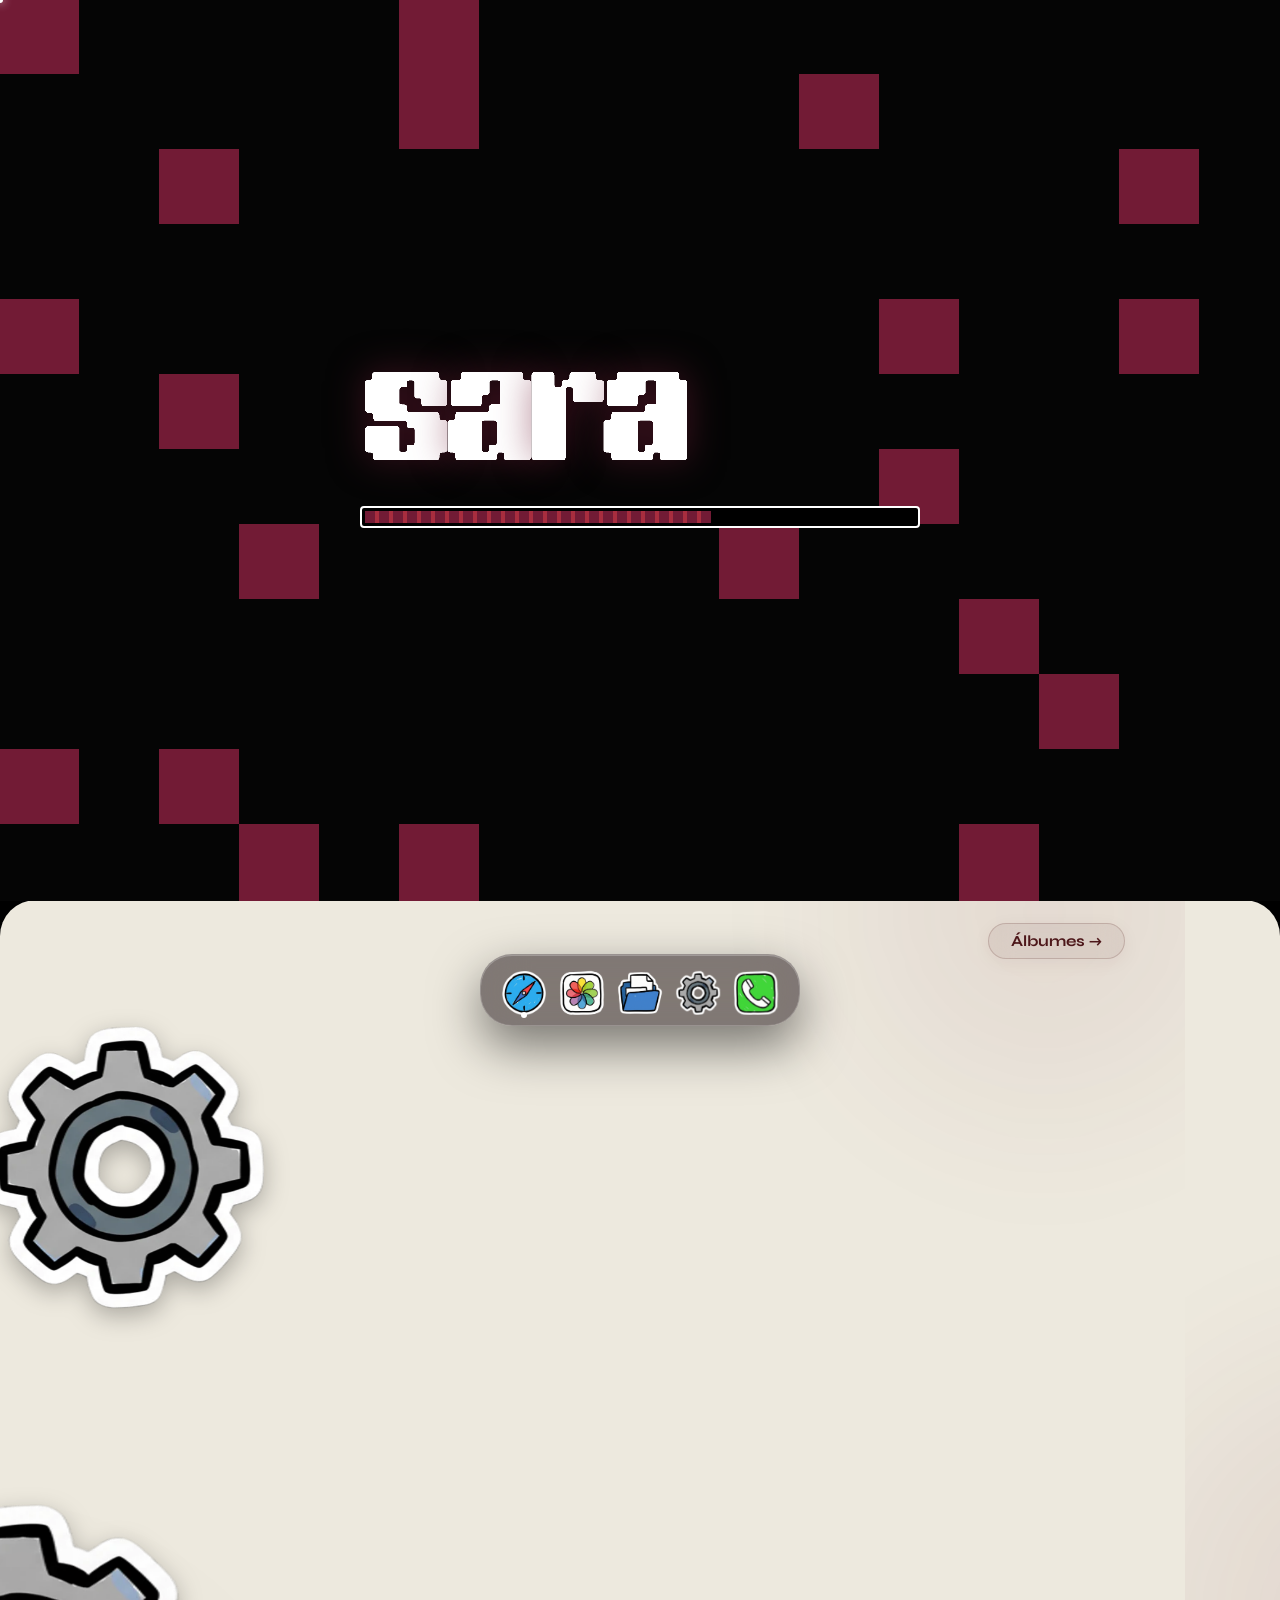
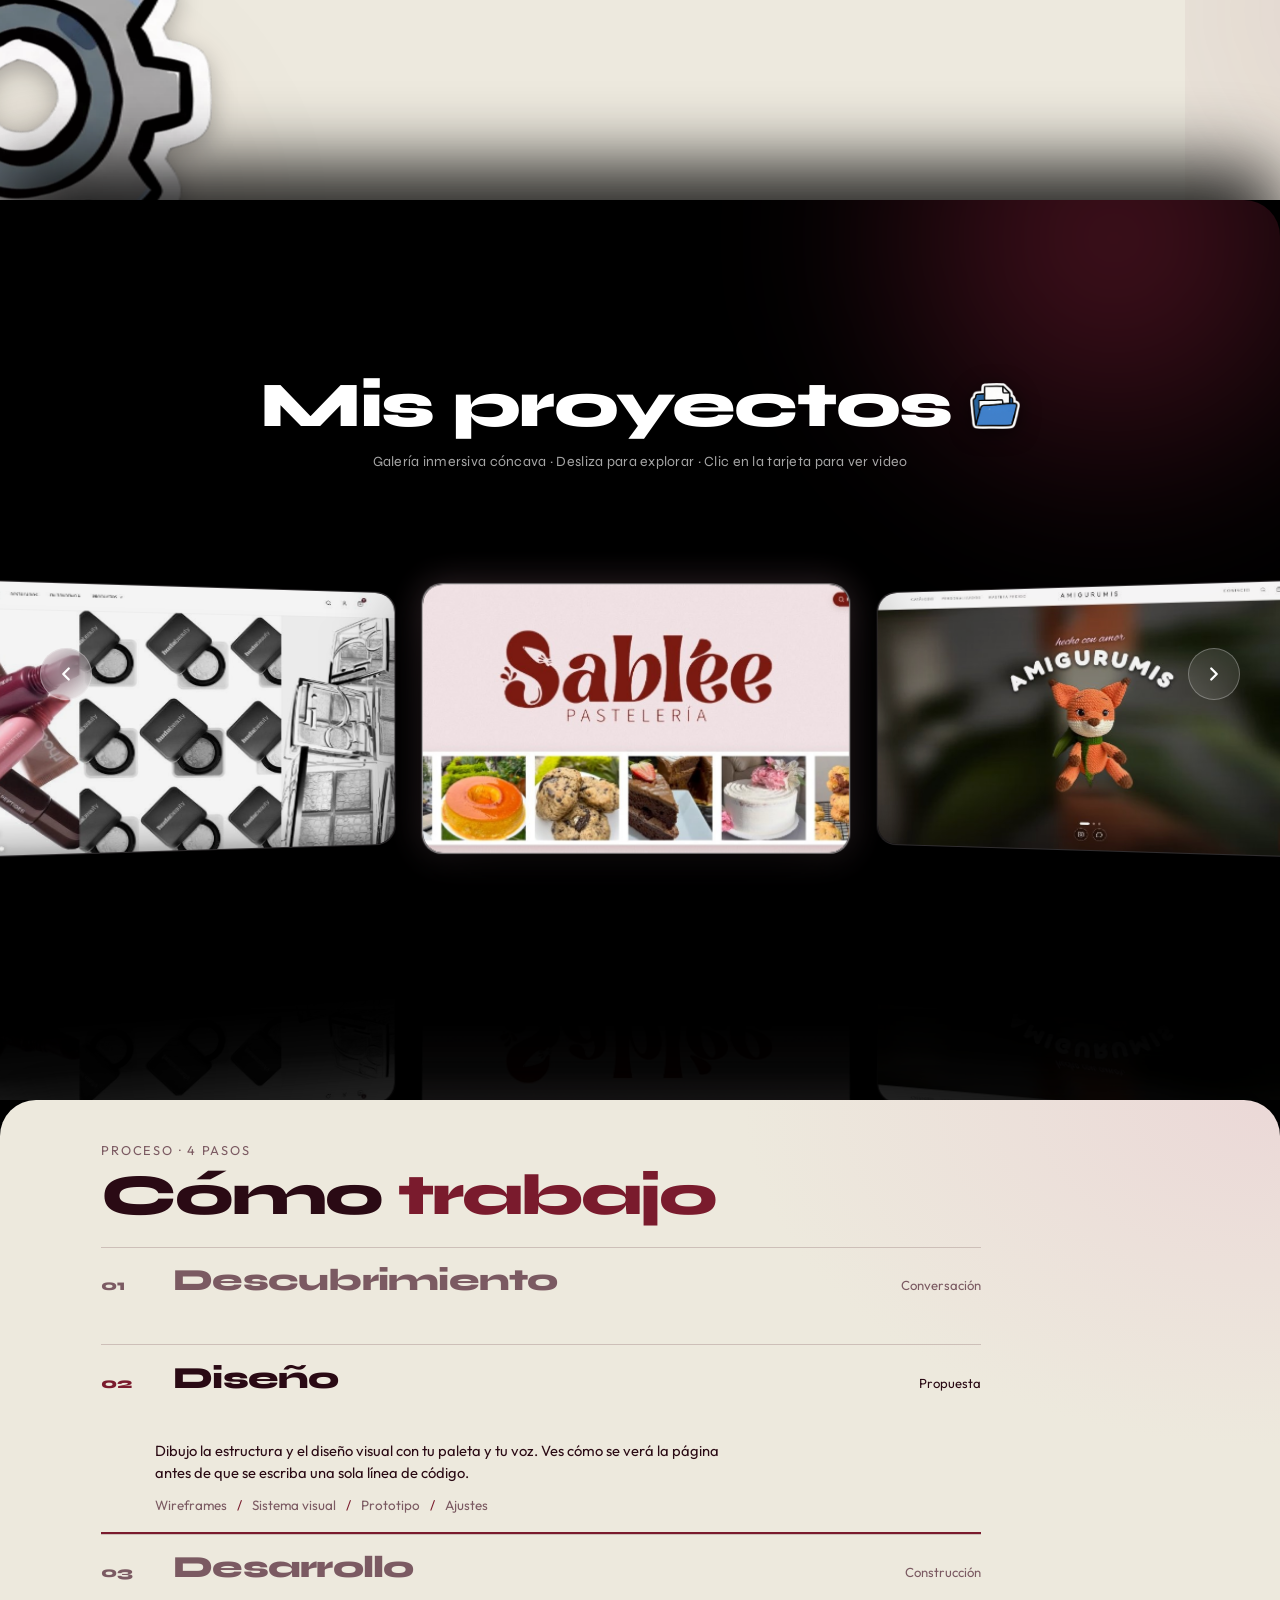
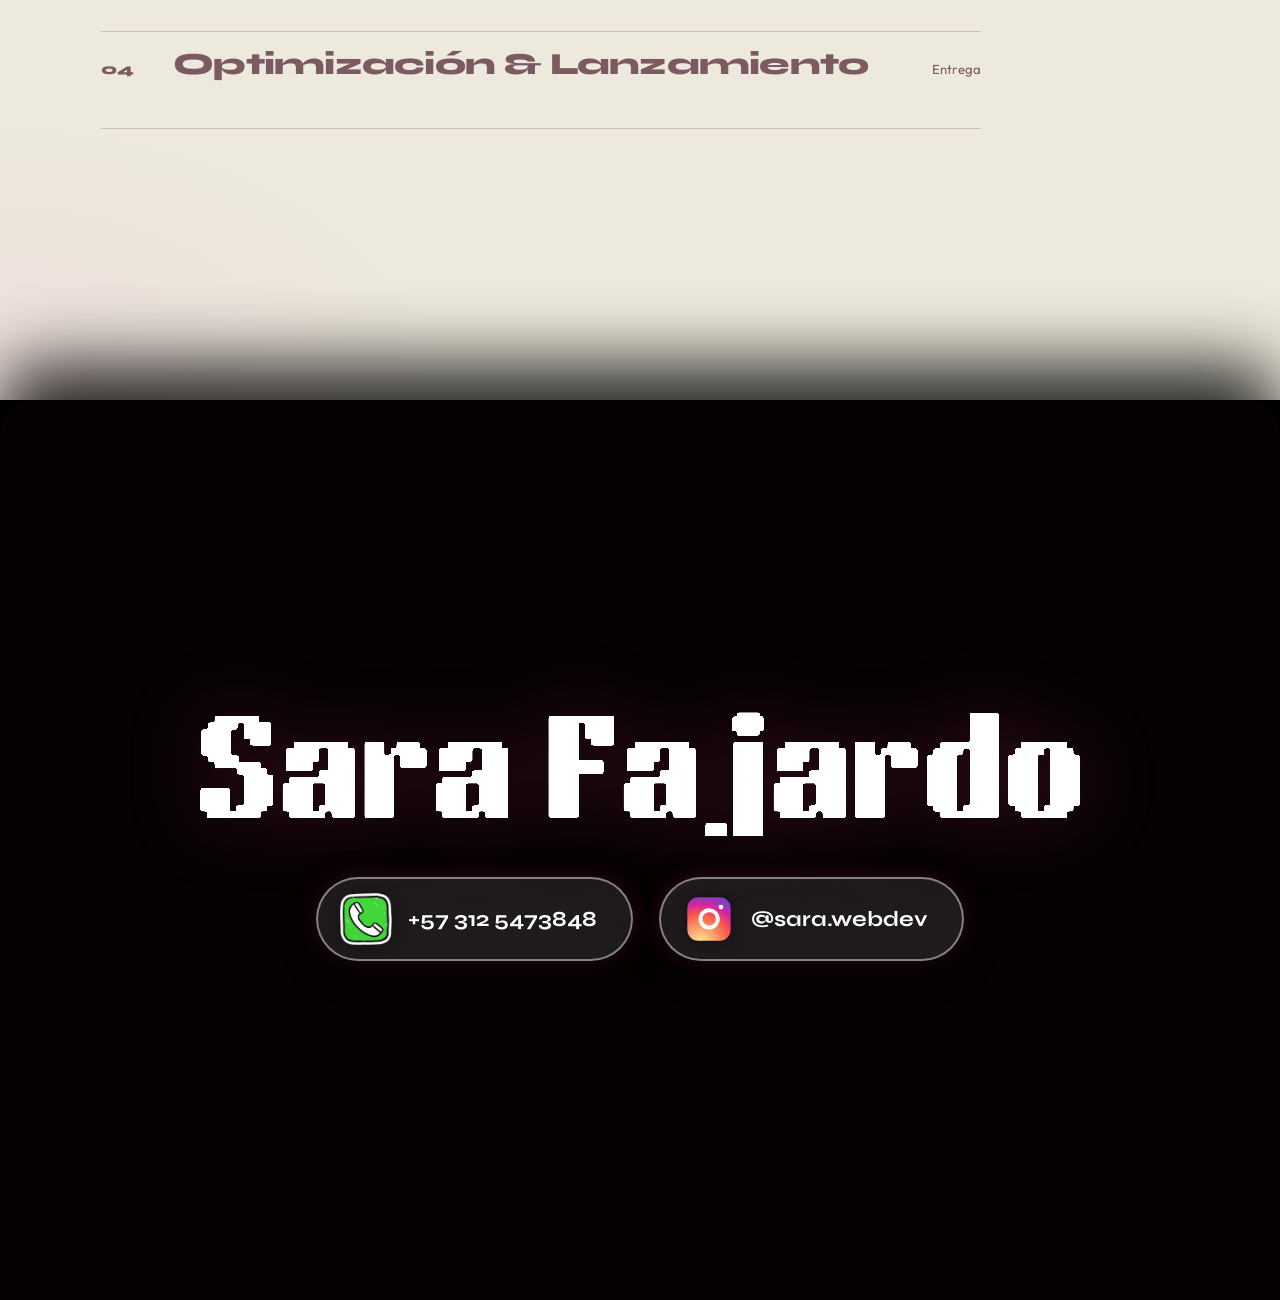
==== index.html @ 214d02a1 "fix: optimizar carrusel cóncavo, eliminar reflejos raros invertidos en móvil y acelerar animación fl" ====
<!DOCTYPE html>
<html lang="es">

<head>
  <meta charset="utf-8">
  <meta name="viewport" content="width=device-width, initial-scale=1, viewport-fit=cover">
  <title>saradev · Sara Fajardo</title>

  <!-- Fuentes de Google Fonts -->
  <link rel="preconnect" href="https://fonts.googleapis.com">
  <link rel="preconnect" href="https://fonts.gstatic.com" crossorigin>
  <link
    href="https://fonts.googleapis.com/css2?family=Outfit:wght@400;500&family=Pixelify+Sans:wght@400;500;600;700&family=Press+Start+2P&family=Syne:wght@400;500;800&display=swap"
    rel="stylesheet">

  <!-- Estilos CSS -->
  <link rel="stylesheet" href="css/style.css?v=3.6">
</head>

<body class="boot">

  <!-- Pantalla de carga / Bootloader pixelado -->
  <div id="boot" aria-hidden="true">
    <div class="px" id="px"></div>
    <div class="bt">
      <div class="boot-brand" id="bootBrand" aria-label="saradev">
        <span class="b-ch" data-ch="s"><img src="img/abecedario/boot/char_s_255.png" alt="s"></span>
        <span class="b-ch" data-ch="a"><img src="img/abecedario/boot/char_a_255.png" alt="a"></span>
        <span class="b-ch" data-ch="r"><img src="img/abecedario/boot/char_r_255.png" alt="r"></span>
        <span class="b-ch" data-ch="a"><img src="img/abecedario/boot/char_a_255.png" alt="a"></span>
        <span class="b-ch" data-ch="d"><img src="img/abecedario/boot/char_d_179.png" alt="d"></span>
        <span class="b-ch" data-ch="e"><img src="img/abecedario/boot/char_e_179.png" alt="e"></span>
        <span class="b-ch" data-ch="v"><img src="img/abecedario/boot/char_v_179.png" alt="v"></span>
      </div>
      <div class="track"><i id="bi"></i></div>
    </div>
  </div>

  <!-- Notificación Toast flotante -->
  <div class="toast" id="toast" role="status"></div>

  <!-- Barra de navegación inferior tipo Dock -->
  <nav class="dock" id="dock" aria-label="Navegación">
    <a href="#inicio" data-l="Inicio"><img data-s="compass" alt="Inicio"></a>
    <a href="#albumes" data-l="Álbumes" data-sec="albumes sobre-mi habilidades"><img data-s="photos" alt="Álbumes"></a>
    <a href="#proyectos" data-l="Proyectos" data-sec="proyectos"><img data-s="folder" alt="Proyectos"></a>
    <a href="#como-trabajo" data-l="Cómo trabajo" data-sec="como-trabajo"><img data-s="gear" alt="Cómo trabajo"></a>
    <a href="#contacto" data-l="Contacto" data-sec="contacto"><img data-s="phone" alt="Contacto"></a>
  </nav>

  <main>
    <!-- Sección Inicio / Hero (Diseño Editorial Chic Asimétrico y Centrado) -->
    <section id="inicio">
      <!-- Glow interactivo sutil reactivo al mouse -->
      <div class="hero-interactive-glow" id="heroGlow" aria-hidden="true"></div>

      <!-- Grid Rise: Campo interactivo de baldosas 3D con elevación y ondas reactivas al cursor (React Bits Pro - Vinotinto) -->
      <canvas id="gridRiseCanvasHero" class="grid-rise-canvas" aria-hidden="true"></canvas>

      <!-- Contenedor central armónico con la marca principal -->
      <div class="hero-editorial-wrap">
        <div class="hero-brand-col">
          <!-- SARADEV Ghost Type: Headline interactivo con AI Ghost Completions (React Bits Pro - Pixel Glyphs) -->
          <h1 class="hero-brand-staggered hero-ghost-brand" id="heroGhostBrand" tabindex="0" role="region" aria-label="saradev: headline interactivo con autocompletados AI" title="Presiona Tab o haz clic para autocompletar">
            <span class="brand-row row-sara">
              <span class="pg-wrap" aria-hidden="true">
                <img class="pg-char" src="img/abecedario/white_glyphs/lower_s.png" alt="s">
                <img class="pg-char" src="img/abecedario/white_glyphs/lower_a.png" alt="a">
                <img class="pg-char" src="img/abecedario/white_glyphs/lower_r.png" alt="r">
                <img class="pg-char" src="img/abecedario/white_glyphs/lower_a.png" alt="a">
              </span>
            </span>
            <span class="brand-row row-dev" id="heroRowDev">
              <span class="pg-wrap" id="heroDevTyped" aria-hidden="true">
                <img class="pg-char" src="img/abecedario/pink_glyphs/lower_d.png" alt="d">
                <img class="pg-char" src="img/abecedario/pink_glyphs/lower_e.png" alt="e">
                <img class="pg-char" src="img/abecedario/pink_glyphs/lower_v.png" alt="v">
              </span>
              <span class="hero-ghost-cursor" id="heroDevCursor" aria-hidden="true"></span>
              <span class="pg-wrap pg-ghost" id="heroDevGhost" aria-hidden="true">
                <img class="pg-char" src="img/abecedario/pink_glyphs/lower_e.png" alt="e">
                <img class="pg-char" src="img/abecedario/pink_glyphs/lower_l.png" alt="l">
                <img class="pg-char" src="img/abecedario/pink_glyphs/lower_o.png" alt="o">
                <img class="pg-char" src="img/abecedario/pink_glyphs/lower_p.png" alt="p">
                <img class="pg-char" src="img/abecedario/pink_glyphs/lower_e.png" alt="e">
                <img class="pg-char" src="img/abecedario/pink_glyphs/lower_r.png" alt="r">
              </span>
            </span>
          </h1>
        </div>
      </div>

      <!-- Redes Sociales en la esquina inferior derecha -->
      <div class="hero-meta-col" data-r="up" style="--d: .3s">
        <div class="hero-socials">
          <a href="https://www.instagram.com/sara.webdev/" target="_blank" rel="noopener" class="hero-social-link"
            aria-label="Instagram" title="@sara.webdev">
            <svg viewBox="0 0 24 24" width="20" height="20" fill="currentColor">
              <path
                d="M12 2.163c3.204 0 3.584.012 4.85.07 3.252.148 4.771 1.691 4.919 4.919.058 1.265.069 1.645.069 4.849 0 3.205-.012 3.584-.069 4.849-.149 3.225-1.664 4.771-4.919 4.919-1.266.058-1.644.07-4.85.07-3.204 0-3.584-.012-4.849-.07-3.26-.149-4.771-1.699-4.919-4.92-.058-1.265-.07-1.644-.07-4.849 0-3.204.013-3.583.07-4.849.149-3.227 1.664-4.771 4.919-4.919 1.266-.057 1.645-.069 4.849-.069zm0-2.163c-3.259 0-3.667.014-4.947.072-4.358.2-6.78 2.618-6.98 6.98-.059 1.281-.073 1.689-.073 4.948 0 3.259.014 3.668.072 4.948.2 4.358 2.618 6.78 6.98 6.98 1.281.058 1.689.072 4.948.072 3.259 0 3.668-.014 4.948-.072 4.354-.2 6.782-2.618 6.979-6.98.059-1.28.073-1.689.073-4.948 0-3.259-.014-3.667-.072-4.947-.196-4.354-2.617-6.78-6.979-6.98-1.281-.059-1.69-.073-4.949-.073zm0 5.838c-3.403 0-6.162 2.759-6.162 6.162s2.759 6.163 6.162 6.163 6.162-2.759 6.162-6.163c0-3.403-2.759-6.162-6.162-6.162zm0 10.162c-2.209 0-4-1.79-4-4 0-2.209 1.791-4 4-4s4 1.791 4 4c0 2.21-1.791 4-4 4zm6.406-11.845c-.796 0-1.441.645-1.441 1.44s.645 1.44 1.441 1.44c.795 0 1.439-.645 1.439-1.44s-.644-1.44-1.439-1.44z" />
            </svg>
          </a>
          <a href="https://wa.me/573125473848" target="_blank" rel="noopener" class="hero-social-link"
            aria-label="WhatsApp" title="+57 312 5473848">
            <svg viewBox="0 0 24 24" width="20" height="20" fill="currentColor">
              <path
                d="M12.031 6.172c-3.181 0-5.767 2.586-5.768 5.766-.001 1.298.38 2.27 1.019 3.287l-.582 2.128 2.182-.573c.978.58 1.911.928 3.145.929 3.178 0 5.767-2.587 5.768-5.766.001-3.187-2.575-5.77-5.764-5.771zm3.392 8.244c-.144.405-.837.774-1.17.824-.299.045-.677.063-1.092-.069-.252-.08-.575-.187-.988-.365-1.739-.751-2.874-2.502-2.961-2.617-.087-.116-.708-.94-.708-1.793s.448-1.273.607-1.446c.159-.173.346-.217.462-.217l.332.006c.106.005.249-.04.39.298.144.347.491 1.2.534 1.287.043.087.072.188.014.304-.058.116-.087.188-.173.289l-.26.304c-.087.086-.177.18-.076.354.101.174.449.741.964 1.201.662.591 1.221.774 1.394.86s.274.072.376-.043c.101-.116.433-.506.549-.68.116-.173.231-.145.39-.087s1.011.477 1.184.564.289.13.332.202c.045.072.045.419-.1.824zm-3.423-14.416c-6.627 0-12 5.373-12 12 0 2.155.57 4.178 1.564 5.928l-1.657 6.056 6.223-1.632c1.701.927 3.65 1.464 5.727 1.464 6.627 0 12-5.373 12-12 0-6.627-5.373-12-12-12z" />
            </svg>
          </a>
          <a href="https://github.com/" target="_blank" rel="noopener" class="hero-social-link" aria-label="GitHub"
            title="GitHub">
            <svg viewBox="0 0 24 24" width="20" height="20" fill="currentColor">
              <path
                d="M12 0c-6.626 0-12 5.373-12 12 0 5.302 3.438 9.8 8.207 11.387.599.111.793-.261.793-.577v-2.234c-3.338.726-4.033-1.416-4.033-1.416-.546-1.387-1.333-1.756-1.333-1.756-1.089-.745.083-.729.083-.729 1.205.084 1.839 1.237 1.839 1.237 1.07 1.834 2.807 1.304 3.492.997.107-.775.418-1.305.762-1.604-2.665-.305-5.467-1.334-5.467-5.931 0-1.311.469-2.381 1.236-3.221-.124-.303-.535-1.524.117-3.176 0 0 1.008-.322 3.301 1.23.957-.266 1.983-.399 3.003-.404 1.02.005 2.047.138 3.006.404 2.291-1.552 3.297-1.23 3.297-1.23.653 1.653.242 2.874.118 3.176.77.84 1.235 1.911 1.235 3.221 0 4.609-2.807 5.624-5.479 5.921.43.372.823 1.102.823 2.222v3.293c0 .319.192.694.801.576 4.765-1.589 8.199-6.086 8.199-11.386 0-6.627-5.373-12-12-12z" />
            </svg>
          </a>
        </div>
      </div>
    </section>

    <!-- Contenedor Horizontal de Álbumes: Habilidades (Izq) | Álbumes (Centro) | Sobre mí (Der) -->
    <div class="albums-horizontal-track" id="albumsTrack">

      <!-- Sección Habilidades (A la IZQUIERDA de Álbumes) -->
      <section id="habilidades" class="paper horizontal-slide">
        <a href="#albumes" class="album-nav-link link-right" aria-label="Volver a Álbumes">Álbumes →</a>
        <img class="gear a" data-s="gear" alt="">
        <img class="gear b" data-s="gear" alt="">
        <div class="head" data-r="right">
          <h2>Habilidades</h2><img data-s="photos" alt="">
        </div>
        <div class="panel" data-r="up">
          <div class="group" data-r="up" style="--d: .15s">
            <h3>Lenguajes:</h3>
            <div class="chips" data-chips="lang"></div>
          </div>
          <div class="group" data-r="up" style="--d: .28s">
            <h3>Tecnologías:</h3>
            <div class="chips" data-chips="tech"></div>
          </div>
          <div class="group" data-r="up" style="--d: .4s">
            <h3>Herramientas:</h3>
            <div class="chips" data-chips="tools"></div>
          </div>
        </div>
      </section>

      <!-- Sección Álbumes (En el CENTRO) -->
      <section id="albumes" class="paper blush horizontal-slide">
        <div class="head" data-r="left"><img data-s="photos" alt="">
          <h2>Álbumes</h2>
        </div>
        <div class="albums">
          <a class="album" href="#sobre-mi" data-r="left" style="--d:.12s">
            <img data-s="tongue" alt="">
            <div>
              <h3>Sobre mí</h3>
              <p>Conóceme un poco</p>
            </div>
          </a>
          <a class="album" href="#habilidades" data-r="right" style="--d:.25s">
            <img data-s="gear" alt="">
            <div>
              <h3>Habilidades</h3>
              <p>Tecnologías, lenguajes y herramientas que uso.</p>
            </div>
          </a>
        </div>
      </section>

      <!-- Sección Sobre Mí (A la DERECHA de Álbumes) -->
      <section id="sobre-mi" class="paper horizontal-slide">
        <a href="#albumes" class="album-nav-link link-left" aria-label="Volver a Álbumes">← Álbumes</a>
        <div class="about">
          <div class="head" data-r="left"><img data-s="photos" alt="">
            <h2>Sobre mí</h2>
          </div>
          <div class="bubble" data-r="up">
            <p class="name" data-r="wipe" style="--d:.3s">Sara Fajardo</p>
            <p data-r="up" style="--d:.45s">Soy estudiante de Ingeniería de software, me interesa el diseño de software
              y el desarrollo de experiencias digitales.</p>
            <p data-r="up" style="--d:.6s">Disfruto experimentar con ideas creativas y cuidar detalles en las
              páginas/aplicaciones que he creado para que tengan identidad propia.</p>
            <p data-r="up" style="--d:.75s"><b>Idiomas:</b>Español<br>Inglés (certificado)</p>
          </div>
          <div class="polaroid" data-r="up">
            <img class="ph" src="img/sobre-mi.jpg" alt="Sara Fajardo">
            <img class="fr" data-s="frame" alt="">
          </div>
          <img class="me" data-s="tongue" alt="" data-r="left">
        </div>
      </section>

    </div>

    <!-- Sección Proyectos: Concave Carousel (React Bits Pro - Galería Cóncava Inmersiva con Reflejo) -->
    <section id="proyectos" class="concave-section">
      <div class="concave-head" data-r="up">
        <div class="editorial-title-row">
          <h2 data-r="up">Mis proyectos</h2>
          <img data-s="folder" alt="Proyectos" class="editorial-folder-icon" data-r="pop" style="--d: .18s">
        </div>
        <p class="concave-subtitle" data-r="up" style="--d: .25s">Galería inmersiva cóncava · Desliza para explorar · Clic en la tarjeta para ver video</p>
      </div>

      <!-- Viewport del Concave Carousel -->
      <div class="concave-viewport" id="concaveViewport" tabindex="0" role="region" aria-label="Galería cóncava de proyectos">
        <div class="concave-track" id="concaveTrack">
          <!-- 6 paneles cóncavos en arco 3D continuo con reflejos en el suelo -->
          <article class="concave-card" data-slot="0" data-proj="0" tabindex="0" role="button" aria-label="Proyecto 1: Sablée Pastelería">
            <div class="concave-card-frame">
              <img src="img/proyecto-sablee.jpg" alt="Sablée Pastelería" draggable="false" loading="eager">
            </div>
          </article>

          <article class="concave-card" data-slot="1" data-proj="1" tabindex="0" role="button" aria-label="Proyecto 2: Amigurumis Catálogo">
            <div class="concave-card-frame">
              <img src="img/proyecto-amigurumis.jpg" alt="Amigurumis Catálogo" draggable="false" loading="eager">
            </div>
          </article>

          <article class="concave-card" data-slot="2" data-proj="2" tabindex="0" role="button" aria-label="Proyecto 3: Avélle Beauty Store">
            <div class="concave-card-frame">
              <img src="img/proyecto-avelle.jpg" alt="Avélle Beauty Store" draggable="false" loading="eager">
            </div>
          </article>

          <article class="concave-card" data-slot="3" data-proj="0" tabindex="0" role="button" aria-label="Proyecto 1: Sablée Pastelería">
            <div class="concave-card-frame">
              <img src="img/proyecto-sablee.jpg" alt="Sablée Pastelería" draggable="false" loading="eager">
            </div>
          </article>

          <article class="concave-card" data-slot="4" data-proj="1" tabindex="0" role="button" aria-label="Proyecto 2: Amigurumis Catálogo">
            <div class="concave-card-frame">
              <img src="img/proyecto-amigurumis.jpg" alt="Amigurumis Catálogo" draggable="false" loading="eager">
            </div>
          </article>

          <article class="concave-card" data-slot="5" data-proj="2" tabindex="0" role="button" aria-label="Proyecto 3: Avélle Beauty Store">
            <div class="concave-card-frame">
              <img src="img/proyecto-avelle.jpg" alt="Avélle Beauty Store" draggable="false" loading="eager">
            </div>
          </article>
        </div>

        <!-- Flechas de navegación curvadas estilo galería -->
        <button class="concave-arrow concave-prev" id="concavePrevBtn" aria-label="Proyecto anterior">
          <svg viewBox="0 0 24 24" width="22" height="22" fill="none" stroke="currentColor" stroke-width="2.5" stroke-linecap="round" stroke-linejoin="round">
            <polyline points="15 18 9 12 15 6"></polyline>
          </svg>
        </button>
        <button class="concave-arrow concave-next" id="concaveNextBtn" aria-label="Proyecto siguiente">
          <svg viewBox="0 0 24 24" width="22" height="22" fill="none" stroke="currentColor" stroke-width="2.5" stroke-linecap="round" stroke-linejoin="round">
            <polyline points="9 18 15 12 9 6"></polyline>
          </svg>
        </button>
      </div>
    </section>

    <!-- Sección Cómo trabajo (Proceso · 4 pasos) -->
    <section id="como-trabajo" class="workflow-section">
      <div class="wrap">
        <p class="eyebrow">Proceso · 4 pasos</p>
        <h2>Cómo <em>trabajo</em></h2>
        <div class="grid" id="grid">
          <div id="list" role="list"></div>
          <div class="vis" aria-hidden="true">
            <span class="cap" id="cap">Paso 01 / 04</span>
            <div class="v on"><svg viewBox="0 0 400 300"><g class="n n1"><rect x="40" y="50" width="130" height="92" rx="10"/><path d="M60 82h82M60 104h50"/></g><g class="n n2"><rect x="205" y="38" width="150" height="80" rx="10"/><path d="M225 68h88M225 90h56"/><circle class="ac" cx="338" cy="58" r="6"/></g><g class="n n3"><rect x="120" y="162" width="160" height="86" rx="10"/><path d="M142 192h96M142 214h60"/></g></svg></div>
            <div class="v"><svg viewBox="0 0 400 300"><rect x="50" y="40" width="300" height="220" rx="10"/><path d="M50 72h300"/><rect class="ac hl" x="72" y="92" width="256" height="64" rx="6"/><rect x="72" y="172" width="76" height="62" rx="6"/><rect x="162" y="172" width="76" height="62" rx="6"/><rect x="252" y="172" width="76" height="62" rx="6"/><g class="cur"><path d="M84 112l0 34l9-8l7 14l6-3l-7-13l12-1z" style="fill:var(--on)"/></g></svg></div>
            <div class="v"><svg viewBox="0 0 400 300"><g class="code"><path pathLength="1" style="--i:0" d="M70 70h90"/><path pathLength="1" style="--i:1" d="M90 100h150"/><path pathLength="1" style="--i:2" d="M90 130h110"/><path pathLength="1" style="--i:3" d="M110 160h170"/><path pathLength="1" style="--i:4" d="M110 190h80"/><path pathLength="1" style="--i:5" d="M90 220h60"/><path pathLength="1" style="--i:6" d="M70 250h50"/></g><rect class="ac caret" x="128" y="238" width="10" height="24"/></svg></div>
            <div class="v"><svg viewBox="0 0 400 300"><path d="M70 215A130 130 0 0 1 330 215" style="opacity:.25"/><path class="arc" pathLength="1" d="M70 215A130 130 0 0 1 330 215" style="stroke:var(--rose);stroke-width:5"/><line class="needle" x1="200" y1="215" x2="200" y2="120"/><circle class="ac" cx="200" cy="215" r="9"/><text x="200" y="262" text-anchor="middle" font-size="34">60 fps</text></svg></div>
          </div>
        </div>
      </div>
    </section>

    <!-- Sección Contacto con Grid Rise (React Bits Pro - Cuadritos Vinotinto Interactivos) -->
    <section id="contacto">
      <canvas id="gridRiseCanvasContact" class="grid-rise-canvas" aria-hidden="true"></canvas>
      <h2 class="contact-brand" aria-label="Sara Fajardo">
        <img class="contact-img" src="img/contact-title.png" alt="Sara Fajardo">
      </h2>
      <div class="ctas">
        <a class="btn" href="https://wa.me/573125473848" target="_blank" rel="noopener"
          aria-label="WhatsApp">
          <img data-s="phone" alt="WhatsApp"><span>+57&nbsp;312&nbsp;5473848</span>
        </a>
        <a class="btn" href="https://www.instagram.com/sara.webdev/" target="_blank"
          rel="noopener" aria-label="Instagram">
          <img data-s="instagram" alt="Instagram"><span>@sara.webdev</span>
        </a>
      </div>
    </section>
  </main>

  <!-- Vista Editorial de Proyecto a Pantalla Completa (Clip-Path Iris) -->
  <div class="pview" id="pw" role="dialog" aria-modal="true" aria-label="Detalle del proyecto">
    <button type="button" class="pview-close" id="pviewClose" aria-label="Cerrar vista de proyecto">CERRAR ✕</button>
    <div class="pview-stage" id="pviewStage">
      <!-- Mitad izquierda (aprox 55%): Multimedia a pantalla completa de su mitad -->
      <div class="pview-media-col" id="pviewMediaCol">
        <div class="pview-media-inner" id="pviewMediaInner"></div>
        <!-- Controles mínimos de video (pausa/reproducir, barra progreso, silenciar) -->
        <div class="pview-player-bar" id="pviewPlayerBar">
          <button type="button" class="pview-player-btn is-playing" id="pviewPlayPause" aria-label="Pausar o reproducir video" title="Pausar/Reproducir">
            <svg class="pview-icon-play" viewBox="0 0 24 24" width="16" height="16" fill="currentColor"><polygon points="6 4 20 12 6 20 6 4"></polygon></svg>
            <svg class="pview-icon-pause" viewBox="0 0 24 24" width="16" height="16" fill="currentColor"><rect x="6" y="4" width="4" height="16"></rect><rect x="14" y="4" width="4" height="16"></rect></svg>
          </button>
          <div class="pview-progress-track" id="pviewProgressTrack" role="progressbar" aria-valuemin="0" aria-valuemax="100" aria-valuenow="0" tabindex="0" aria-label="Progreso del video">
            <div class="pview-progress-fill" id="pviewProgressFill"></div>
          </div>
          <button type="button" class="pview-player-btn is-muted" id="pviewMute" aria-label="Silenciar o activar audio" title="Silenciar/Activar audio">
            <svg class="pview-icon-muted" viewBox="0 0 24 24" width="16" height="16" fill="none" stroke="currentColor" stroke-width="2" stroke-linecap="round" stroke-linejoin="round"><path d="M11 5L6 9H2v6h4l5 4V5z"></path><line x1="23" y1="9" x2="17" y2="15"></line><line x1="17" y1="9" x2="23" y2="15"></line></svg>
            <svg class="pview-icon-sound" viewBox="0 0 24 24" width="16" height="16" fill="none" stroke="currentColor" stroke-width="2" stroke-linecap="round" stroke-linejoin="round"><path d="M11 5L6 9H2v6h4l5 4V5z"></path><path d="M19.07 4.93a10 10 0 0 1 0 14.14M15.54 8.46a5 5 0 0 1 0 7.07"></path></svg>
          </button>
        </div>
      </div>

      <!-- Mitad derecha (aprox 45%): Información del proyecto -->
      <div class="pview-info-col" id="pviewInfoCol">
        <div class="pview-info-content" id="pviewInfoContent"></div>
      </div>
    </div>
  </div>

  <!-- Cursor Personalizado Elegante -->
  <div class="cursor-dot" id="cursorDot" aria-hidden="true"></div>
  <div class="cursor-ring" id="cursorRing" aria-hidden="true"></div>


  <!-- Scripts JavaScript (Assets y Lógica) -->
  <script src="js/stickers.js"></script>
  <script src="js/project-textures.js"></script>
  <script src="js/main.js?v=3.6"></script>
  <script src="js/three.min.js" defer></script>
  <script src="js/liquid-carousel.js" defer></script>
</body>

</html>
---- css/style.css ----
/* =========================================================
   Mi Portafolio · Sara Fajardo
   Estilos principales del sitio
   ========================================================= */

:root {
  color-scheme: light;
  --ink: #110a0c;
  --cream: #ede9de;
  --cream-soft: #f5f2eb;
  --cream-deep: #e2ddd0;
  --paper: #ede9de;
  --pink: #4d171a;
  --rose: #4d171a;
  --wine: #4d171a;
  --wine-dark: #300a0e;
  --wine-soft: #f5efe6;
  --kraft: #b99f82;
  --brick: 'Pixelify Sans', 'Press Start 2P', 'Courier New', monospace;
  --px: 'Pixelify Sans', 'Courier New', monospace;
  --ui: 'Syne', 'Helvetica Neue', Arial, sans-serif;
  --ease: cubic-bezier(.2, .9, .25, 1.1);
  --spring: cubic-bezier(.34, 1.56, .64, 1);
  box-sizing: border-box;
  padding-top: env(safe-area-inset-top, 0px);
  padding-bottom: env(safe-area-inset-bottom, 0px);
}

*,
*::before,
*::after {
  box-sizing: inherit;
}

html {
  scroll-behavior: smooth !important;
  scroll-padding-top: env(safe-area-inset-top, 0px);
  background: #000;
  overflow-x: hidden;
  max-width: 100%;
  width: 100%;
}

body {
  margin: 0;
  font-family: var(--ui);
  color: var(--ink);
  background: #000;
  overflow-x: hidden;
  max-width: 100%;
  width: 100%;
}

body.boot {
  overflow: hidden;
}

img {
  max-width: 100%;
  display: block;
  -webkit-user-drag: none;
}

button {
  font: inherit;
  color: inherit;
  cursor: pointer;
  border: 0;
  background: none;
}

a,
a:visited,
a:hover,
a:active {
  color: inherit;
  text-decoration: none;
}

:focus-visible {
  outline: 3px solid var(--rose);
  outline-offset: 4px;
  border-radius: 10px;
}

section {
  position: relative;
  min-height: 100svh;
  scroll-snap-align: start;
  overflow: hidden;
  display: grid;
  align-items: center;
}

.paper {
  background: #050505;
  color: #fff;
  position: relative;
  overflow: hidden;
}

.paper::before,
.paper::after {
  content: "";
  position: absolute;
  width: 46vw;
  aspect-ratio: 1;
  border-radius: 50%;
  filter: blur(40px);
  pointer-events: none;
  z-index: 0;
}

.paper::before {
  top: -22vw;
  right: -12vw;
  background: radial-gradient(closest-side, #721b35, rgba(114, 27, 53, 0));
  animation: drift 9s ease-in-out infinite alternate;
}

.paper::after {
  bottom: -24vw;
  left: -14vw;
  background: radial-gradient(closest-side, #4a0e1c, rgba(74, 14, 28, 0));
  animation: drift 11s ease-in-out infinite alternate-reverse;
}

.blush::after {
  content: "";
  position: absolute;
  left: -12%;
  bottom: -18%;
  width: 55%;
  aspect-ratio: 1;
  background: radial-gradient(closest-side, rgba(114, 27, 53, .35), rgba(114, 27, 53, 0));
  pointer-events: none;
  animation: breathe 7s ease-in-out infinite alternate;
  z-index: 0;
}

@keyframes breathe {
  to {
    transform: scale(1.18) translate(4%, -4%);
    opacity: .8;
  }
}

h2 {
  font-weight: 800;
  font-size: clamp(2rem, 4.6vw, 3.6rem);
  margin: 0;
  letter-spacing: -.01em;
  line-height: 1;
}


/* reveal */
[data-r] {
  opacity: 0;
  transition: opacity .8s var(--ease), transform .95s var(--ease), clip-path 1s var(--ease);
  transition-delay: var(--d, 0s);
}

[data-r=up] {
  transform: translateY(40px);
}

[data-r=left] {
  transform: translateX(-80px) rotate(-3deg);
}

[data-r=right] {
  transform: translateX(80px) rotate(3deg);
}

[data-r=pop] {
  transform: scale(.3) rotate(-14deg);
  transition-timing-function: var(--spring);
}

[data-r=wipe] {
  clip-path: inset(0 100% 0 0);
  transform: none;
}

[data-r].in {
  opacity: 1;
  transform: none;
}

[data-r=wipe].in {
  clip-path: inset(-40% -40% -40% -40%);
}

[data-a] {
  opacity: 0;
}

[data-a].in {
  opacity: 1;
  animation: aup .9s var(--ease) var(--d, 0s) backwards;
}

[data-a=left].in {
  animation-name: aleft;
}

[data-a=pop].in {
  animation: apop .7s var(--spring) var(--d, 0s) backwards;
}

@keyframes aup {
  from {
    opacity: 0;
    transform: translateY(36px);
  }
}

@keyframes aleft {
  from {
    opacity: 0;
    transform: translateX(-90px) rotate(-3deg);
  }
}

@keyframes apop {
  from {
    opacity: 0;
    transform: scale(.3) rotate(-14deg);
  }
}

.paper.blush>* {
  position: relative;
  z-index: 1;
}


/* boot */
#boot {
  position: fixed;
  inset: 0;
  z-index: 100;
  display: grid;
  place-items: center;
  font-family: var(--px);
  color: #fff;
  background: #050505;
}

#boot.done {
  pointer-events: none;
  background: transparent;
}

.px {
  position: absolute;
  inset: 0;
  display: grid;
  grid-template-columns: repeat(var(--c), 1fr);
  grid-template-rows: repeat(var(--r), 1fr);
}

.px i {
  background: #050505;
  box-shadow: 0 0 0 1px #050505;
  transition: background .2s ease;
}

.px i.k {
  background: #721b35;
  box-shadow: 0 0 0 1px #721b35;
  animation: pxpop .25s ease-out;
}

@keyframes pxpop {
  0% {
    transform: scale(.4);
    opacity: .4;
  }

  60% {
    transform: scale(1.08);
  }

  100% {
    transform: scale(1);
    opacity: 1;
  }
}

#boot.done .px i {
  animation: pxout .5s steps(4) var(--d) forwards !important;
}

@keyframes pxout {
  30% {
    background: #721b35;
  }

  to {
    opacity: 0;
    transform: scale(.3);
    background: #721b35;
  }
}

.bt {
  position: relative;
  width: min(560px, 86vw);
  text-align: center;
  display: flex;
  flex-direction: column;
  align-items: center;
  justify-content: center;
  transition: opacity .45s ease;
}

#boot.out .bt {
  opacity: 0;
  transform: none;
}

.boot-brand {
  font-family: 'Syne', sans-serif;
  font-size: clamp(3.5rem, 13vw, 7.5rem);
  font-weight: 800;
  letter-spacing: -0.035em;
  line-height: 0.95;
  text-align: center;
  display: flex;
  align-items: baseline;
  justify-content: center;
  margin: 0 0 clamp(16px, 4vh, 36px);
  min-height: clamp(48px, 11vw, 98px);
  user-select: none;
}

#boot.out .boot-brand {
  transform: none !important;
  animation: none !important;
}

.boot-brand .b-ch {
  display: inline-flex;
  align-items: center;
  justify-content: center;
  opacity: 0;
  transform: scale(.65) translateY(12px);
  transition: opacity .25s ease-out, transform .32s var(--spring);
  will-change: transform, opacity;
}

.boot-brand .b-ch img {
  height: clamp(42px, 10vw, 88px);
  width: auto;
  display: block;
  image-rendering: -webkit-optimize-contrast;
  image-rendering: pixelated;
  image-rendering: crisp-edges;
  filter: drop-shadow(0 0 18px rgba(114, 27, 53, 0.5));
}

.boot-brand .b-ch.on {
  opacity: 1;
  transform: scale(1) translateY(0);
}

.boot-brand .b-ch.b-sara {
  color: #ffffff;
}

.boot-brand .b-ch.b-dev {
  color: #e04760;
}

.track {
  position: relative;
  width: 100%;
  height: 22px;
  border: 2.5px solid #ffffff;
  padding: 3px;
  background: #000000;
  border-radius: 4px;
}

.track i {
  display: block;
  height: 100%;
  width: 0;
  background: repeating-linear-gradient(90deg, #721b35 0 10px, #a82d3e 10px 14px);
}

#runner {
  display: none !important;
}




/* hero */
#inicio {
  background: #000000 !important;
  color: #fff;
  position: relative;
  display: flex;
  align-items: center;
  justify-content: center;
  min-height: 100svh;
  padding: 40px 24px 80px;
  box-shadow: none;
  overflow: hidden;
  box-sizing: border-box;
}

#inicio::before,
#inicio::after {
  content: "";
  position: absolute;
  width: 50vw;
  aspect-ratio: 1;
  border-radius: 50%;
  filter: blur(60px);
  pointer-events: none;
}

#inicio::before {
  top: -20vw;
  right: -10vw;
  background: radial-gradient(closest-side, #721b35, rgba(114, 27, 53, 0));
  animation: drift 9s ease-in-out infinite alternate;
}

#inicio::after {
  bottom: -22vw;
  left: -12vw;
  background: radial-gradient(closest-side, #4a0e1c, rgba(74, 14, 28, 0));
  animation: drift 11s ease-in-out infinite alternate-reverse;
}

@keyframes drift {
  to {
    transform: translate(5vw, 4vw) scale(1.15);
  }
}

/* 3. Fondo de luz reactivo al mouse (Glow interactivo) */
.hero-interactive-glow {
  position: absolute;
  inset: 0;
  pointer-events: none;
  z-index: 0;
  background: radial-gradient(650px circle at var(--gx, 50%) var(--gy, 50%),
      rgba(228, 168, 188, 0.25) 0%,
      rgba(179, 44, 78, 0.16) 36%,
      rgba(114, 27, 53, 0.06) 62%,
      transparent 80%);
  opacity: 0;
  transition: opacity 0.6s ease;
  will-change: background;
}

#inicio.has-glow .hero-interactive-glow {
  opacity: 1;
}

/* 2. Cuerpo Central Asimétrico y Centrado Armónicamente */
.hero-editorial-wrap {
  position: relative;
  z-index: 2;
  display: flex;
  align-items: center;
  justify-content: center;
  width: 100%;
  max-width: 940px;
  margin: 0 auto;
  transform: translateY(calc(var(--sy, 0) * 0.14px));
  will-change: transform;
}

.hero-brand-col {
  flex: 0 1 auto;
  position: relative;
}

/* ==========================================================================
   Hero Brand & Ghost Type (React Bits Pro - Pixel Glyphs Pattern)
   Tipografía escalonada en 2 niveles (sara / dev + autocompletados AI)
   ========================================================================== */
.hero-brand-staggered {
  position: relative;
  z-index: 2;
  display: flex;
  flex-direction: column;
  align-items: flex-start;
  margin: 0;
  padding: 0;
  line-height: 1;
}

.hero-ghost-brand {
  display: flex;
  flex-direction: column;
  align-items: flex-start;
  user-select: none;
  cursor: pointer;
  position: relative;
}

.brand-row {
  display: flex;
  align-items: flex-end;
  line-height: 1;
}

.brand-row.row-sara {
  transform: translateZ(0);
  filter: drop-shadow(0 0 24px rgba(255, 255, 255, 0.25));
  animation: heroIn 0.9s cubic-bezier(.34, 1.56, .64, 1) forwards;
}

.brand-row.row-dev {
  margin-top: clamp(8px, 1.4vw, 16px);
  margin-left: clamp(40px, 6.5vw, 105px);
  /* Escalonado asimétrico a la derecha */
  filter: drop-shadow(0 0 28px rgba(228, 168, 188, 0.45));
  position: relative;
  display: flex;
  align-items: flex-end;
  animation: heroIn 1.1s cubic-bezier(.34, 1.56, .64, 1) forwards;
  transition: transform 0.4s var(--spring);
}

/* Glifo pixel individual */
.pg-char {
  display: inline-block;
  height: clamp(52px, 7.5vw, 94px);
  width: auto;
  image-rendering: pixelated;
  image-rendering: -webkit-optimize-contrast;
  image-rendering: crisp-edges;
  vertical-align: bottom;
  pointer-events: none;
  transition: transform 0.2s ease, opacity 0.2s ease;
}

/* Espacio entre letras */
.pg-wrap {
  display: inline-flex;
  align-items: flex-end;
  gap: clamp(2px, 0.35vw, 5px);
}

.pg-space {
  width: clamp(14px, 2vw, 26px);
  display: inline-block;
}

/* Letras Ghost (AI suggestion en rosa translúcido) */
.pg-ghost .pg-char {
  opacity: 0.38;
  filter: brightness(0.92);
  transition: opacity 0.2s ease;
}

/* Cursor de tipeo estilo Terminal AI */
.hero-ghost-cursor {
  display: inline-block;
  width: clamp(5px, 0.6vw, 8px);
  height: clamp(44px, 6.5vw, 80px);
  background: #f43f5e;
  border-radius: 2px;
  margin: 0 clamp(4px, 0.5vw, 7px);
  align-self: flex-end;
  box-shadow: 0 0 14px rgba(244, 63, 94, 0.9), 0 0 24px rgba(244, 63, 94, 0.4);
  animation: heroGhostCursorBlink 0.95s infinite;
}

@keyframes heroGhostCursorBlink {
  0%, 48% { opacity: 1; transform: scaleY(1); }
  50%, 98% { opacity: 0; transform: scaleY(0.95); }
}



.ghost-sparkle-icon {
  animation: heroGhostSparkle 2.4s ease-in-out infinite alternate;
}

@keyframes heroGhostSparkle {
  0% { transform: rotate(0deg) scale(0.9); opacity: 0.8; }
  100% { transform: rotate(45deg) scale(1.15); opacity: 1; }
}

.ghost-accepted {
  animation: heroGhostPop 0.4s var(--spring) forwards;
}

@keyframes heroGhostPop {
  0% { transform: scale(1); filter: drop-shadow(0 0 28px rgba(228, 168, 188, 0.45)); }
  50% { transform: scale(1.03); filter: drop-shadow(0 0 45px rgba(244, 63, 94, 0.9)); }
  100% { transform: scale(1); filter: drop-shadow(0 0 28px rgba(228, 168, 188, 0.45)); }
}

/* 3. Columna de Píldoras y Redes Sociales en la esquina inferior derecha */
.hero-meta-col {
  position: absolute;
  right: clamp(24px, 5vw, 64px);
  bottom: clamp(28px, 4.5vh, 48px);
  z-index: 10;
  display: flex;
  flex-direction: column;
  align-items: flex-end;
  gap: 14px;
}

.hero-pills {
  display: flex;
  flex-direction: column;
  align-items: flex-end;
  gap: 10px;
}

.hero-pill {
  display: inline-flex;
  align-items: center;
  justify-content: center;
  background: #e4a8bc;
  /* Tono rosa/blush suave que contrasta con el vinotinto */
  border: 1px solid rgba(255, 255, 255, 0.3);
  color: #28070e;
  /* Texto vinotinto oscuro nítido y legible */
  font-family: 'Syne', sans-serif;
  font-size: clamp(0.72rem, 0.88vw, 0.82rem);
  font-weight: 700;
  letter-spacing: 0.08em;
  text-transform: uppercase;
  padding: 8px 22px;
  border-radius: 9999px;
  white-space: nowrap;
  user-select: none;
  box-shadow: 0 4px 16px rgba(0, 0, 0, 0.3), 0 0 16px rgba(228, 168, 188, 0.35);
  transition: transform 0.3s cubic-bezier(0.34, 1.56, 0.64, 1), box-shadow 0.3s ease, background 0.3s ease;
}

.hero-pill:hover {
  transform: scale(1.04) translateY(-2px);
  background: #f0b8cb;
  box-shadow: 0 6px 20px rgba(0, 0, 0, 0.4), 0 0 22px rgba(228, 168, 188, 0.55);
}

.hero-socials {
  display: inline-flex;
  align-items: center;
  justify-content: flex-end;
  gap: 16px;
  padding-right: 4px;
}

.hero-social-link {
  display: inline-flex;
  align-items: center;
  justify-content: center;
  color: #ede9de;
  transition: color 0.25s ease, transform 0.25s cubic-bezier(0.34, 1.56, 0.64, 1);
  text-decoration: none;
}

.hero-social-link:hover {
  color: #ffffff;
  transform: translateY(-2px) scale(1.15);
}

/* Responsividad para tablet / móvil */
@media (max-width:768px) {
  #inicio {
    padding: 30px 20px 90px;
  }

  .hero-editorial-wrap {
    flex-direction: column;
    align-items: center;
    text-align: center;
    gap: 24px;
  }

  .hero-brand-staggered {
    align-items: center;
  }

  .brand-row.row-dev {
    margin-left: 0;
    justify-content: center;
    flex-wrap: wrap;
    row-gap: 8px;
  }

  .pg-char {
    height: clamp(34px, 8.5vw, 60px);
  }

  .hero-ghost-cursor {
    height: clamp(30px, 7.8vw, 54px);
  }

  @media (max-width: 480px) {
    .pg-char {
      height: clamp(26px, 6.5vw, 36px);
    }
    .hero-ghost-cursor {
      height: clamp(24px, 5.8vw, 32px);
    }
    .pg-wrap {
      gap: 1px;
    }
    .pg-space {
      width: 10px;
    }
  }

  .hero-meta-col {
    position: static;
    margin-top: 28px;
    align-items: center;
    padding-bottom: 0;
  }

  .hero-pills {
    align-items: center;
    flex-direction: row;
    flex-wrap: wrap;
    justify-content: center;
    gap: 8px;
  }

  .hero-pill {
    padding: 7px 16px;
    font-size: 0.72rem;
  }

  .hero-socials {
    padding-right: 0;
    justify-content: center;
  }
}

.hero-title-text {
  font-family: 'Syne', sans-serif;
  font-size: clamp(4.8rem, 16vw, 11rem);
  font-weight: 800;
  letter-spacing: -0.04em;
  line-height: 0.92;
  display: inline-flex;
  align-items: baseline;
  justify-content: center;
  user-select: none;
  animation: heroIn 1s cubic-bezier(.34, 1.56, .64, 1) forwards;
  transition: transform .4s var(--spring);
  filter: none !important;
}

.hero-title-text .h-sara {
  color: #ffffff;
}

.hero-title-text .h-dev {
  color: #e04760;
}

/* Letras Cinéticas Interactivas: responden al pasar el mouse */
.k-char {
  display: inline-block;
  transition: transform 0.35s cubic-bezier(0.34, 1.56, 0.64, 1), color 0.25s ease;
  will-change: transform;
  cursor: pointer;
}

.k-char:hover {
  transform: translateY(-14px) rotate(4deg) scale(1.1);
}

.h-sara .k-char:hover {
  color: #ffffff !important;
  text-shadow: 0 0 20px rgba(255, 255, 255, 0.5);
}

.h-dev .k-char:hover {
  color: #ff6b87 !important;
  text-shadow: 0 0 24px rgba(224, 71, 96, 0.6);
}

.hero-subtitle {
  font-family: 'Syne', sans-serif;
  font-size: clamp(0.9rem, 1.4vw, 1.15rem);
  font-weight: 600;
  letter-spacing: 0.2em;
  color: rgba(255, 255, 255, 0.45);
  margin: clamp(18px, 3vh, 32px) 0 0;
  text-transform: uppercase;
  user-select: none;
}

.hero-img {
  width: 100%;
  max-width: 640px;
  height: auto;
  display: block;
  image-rendering: -webkit-optimize-contrast;
  image-rendering: pixelated;
  image-rendering: crisp-edges;
  filter: drop-shadow(0 0 35px rgba(179, 44, 78, 0.45));
  animation: heroIn 1s cubic-bezier(.34, 1.56, .64, 1) forwards;
  user-select: none;
  -webkit-user-drag: none;
  transition: transform .4s var(--spring);
}

.hero-img:hover {
  transform: scale(1.035);
}

@keyframes heroIn {
  from {
    opacity: 0;
    transform: scale(0.88) translateY(24px);
  }

  to {
    opacity: 1;
    transform: none;
  }
}

.title {
  font-family: 'Pixelify Sans', var(--px);
  font-weight: 700;
  line-height: 1.15;
  margin: 0;
  position: relative;
  z-index: 1;
  letter-spacing: .02em;
}

.title .l1 {
  display: block;
  font-size: clamp(2.4rem, 9.5vw, 7.4rem);
  margin-bottom: .25em;
}

.title .l2 {
  display: flex;
  justify-content: center;
  align-items: center;
  font-size: clamp(2.4rem, 9.5vw, 7.4rem);
  flex-wrap: nowrap;
  white-space: nowrap;
}

.ch {
  display: inline-block;
  opacity: 0;
  transform: translateY(-1.3em) scale(.5) rotate(-12deg);
  filter: blur(10px);
}

.ready .title .ch {
  animation: drop .8s var(--spring) forwards;
  animation-delay: calc(var(--i)*70ms + .1s);
}

@keyframes drop {
  60% {
    filter: blur(0);
  }

  to {
    opacity: 1;
    transform: none;
    filter: blur(0);
  }
}

.hero-st {
  width: .95em;
  height: 1.15em;
  margin: 0 .02em;
  position: relative;
  cursor: pointer;
  display: inline-grid;
  place-items: center;
  transform: scale(0);
  filter: drop-shadow(0 6px 14px rgba(0, 0, 0, .5));
}

.hero-st img {
  width: 100%;
  height: auto;
  max-height: 1.25em;
  object-fit: contain;
}

.ready .hero-st {
  animation: stpop .9s var(--spring) 1s forwards, sway 4.5s ease-in-out 2s infinite alternate;
}

@keyframes stpop {
  to {
    transform: scale(1.05) rotate(-4deg);
  }
}

@keyframes sway {
  from {
    transform: scale(1.05) rotate(-4deg);
  }

  to {
    transform: scale(1.1) rotate(5deg) translateY(-4px);
  }
}

.hero-st.swap img {
  animation: swap .5s var(--spring);
}

@keyframes swap {
  from {
    transform: scale(.4) rotate(-25deg);
    opacity: 0;
  }
}

.apps {
  display: flex;
  gap: clamp(22px, 6vw, 70px);
  justify-content: center;
  margin-top: clamp(28px, 7vh, 70px);
  position: relative;
  z-index: 1;
}

.app {
  width: clamp(74px, 10vw, 118px);
  display: grid;
  gap: 10px;
  justify-items: center;
  opacity: 0;
  transform: translateY(40px) scale(.4);
}

.app span {
  font-family: var(--px);
  font-size: .95rem;
  color: #fff;
  opacity: 0;
  transform: translateY(-6px);
  transition: .35s var(--ease);
}

.app img {
  width: 100%;
  transition: transform .4s var(--spring), filter .3s;
  filter: drop-shadow(0 8px 14px rgba(0, 0, 0, .55));
}

.app:hover img,
.app:focus-visible img {
  transform: translateY(-12px) scale(1.14) rotate(-5deg);
}

.app:hover span,
.app:focus-visible span {
  opacity: 1;
  transform: none;
}

.app:active img {
  transform: scale(.9);
}

.ready .app {
  animation: appin .8s var(--spring) forwards, float 3.6s ease-in-out infinite alternate;
  animation-delay: calc(1.5s + var(--i)*.14s), calc(2.5s + var(--i)*.3s);
}

@keyframes appin {
  to {
    opacity: 1;
    transform: none;
  }
}

@keyframes float {
  to {
    translate: 0 -9px;
  }
}

.scrollhint {
  position: absolute;
  bottom: calc(3vh + env(safe-area-inset-bottom, 0px));
  left: 50%;
  translate: -50% 0;
  font-family: var(--px);
  font-size: .9rem;
  opacity: 0;
  z-index: 1;
}

.ready .scrollhint {
  animation: fadein 1s 3s forwards;
}

.scrollhint::after {
  content: "";
  display: block;
  width: 2px;
  height: 26px;
  margin: 6px auto 0;
  background: #fff;
  animation: drip 1.6s ease-in-out infinite;
  transform-origin: top;
}

@keyframes drip {
  0% {
    transform: scaleY(0);
  }

  60% {
    transform: scaleY(1);
  }

  100% {
    transform: scaleY(1);
    opacity: 0;
  }
}

@keyframes fadein {
  to {
    opacity: .8;
  }
}


/* ========================================================
   PISTA HORIZONTAL DE ÁLBUMES
   Habilidades (Izquierda) | Álbumes (Centro) | Sobre mí (Derecha)
   ======================================================== */
.albums-horizontal-track {
  display: flex;
  flex-direction: row;
  width: 100%;
  overflow-x: auto;
  scroll-behavior: smooth;
  scroll-snap-type: x mandatory;
  -webkit-overflow-scrolling: touch;
  scrollbar-width: none;
  position: relative;
  background: var(--cream, #ede9de);
}

.albums-horizontal-track::-webkit-scrollbar {
  display: none;
}

.horizontal-slide {
  flex: 0 0 100%;
  width: 100%;
  min-width: 100%;
  min-height: 92vh;
  scroll-snap-align: center;
  box-sizing: border-box;
  display: flex;
  flex-direction: column;
  align-items: center;
  justify-content: center;
  position: relative;
  overflow: hidden;
  background: var(--cream, #ede9de) !important;
  color: var(--wine, #4d171a) !important;
}

.horizontal-slide::before {
  content: "";
  position: absolute;
  width: 46vw;
  aspect-ratio: 1;
  border-radius: 50%;
  filter: blur(40px);
  pointer-events: none;
  z-index: 0;
  top: -22vw;
  right: -12vw;
  background: radial-gradient(closest-side, rgba(114, 27, 53, 0.08), rgba(114, 27, 53, 0));
  animation: drift 9s ease-in-out infinite alternate;
}

.horizontal-slide::after {
  content: "";
  position: absolute;
  width: 46vw;
  aspect-ratio: 1;
  border-radius: 50%;
  filter: blur(40px);
  pointer-events: none;
  z-index: 0;
  bottom: -24vw;
  left: -14vw;
  background: radial-gradient(closest-side, rgba(74, 14, 28, 0.06), rgba(74, 14, 28, 0));
  animation: drift 11s ease-in-out infinite alternate-reverse;
}

.horizontal-slide.blush::after {
  content: "";
  position: absolute;
  left: -12%;
  bottom: -18%;
  width: 55%;
  aspect-ratio: 1;
  background: radial-gradient(closest-side, rgba(114, 27, 53, 0.1), rgba(114, 27, 53, 0));
  pointer-events: none;
  animation: breathe 7s ease-in-out infinite alternate;
  z-index: 0;
}

.horizontal-slide h2 {
  color: #1a0c10;
}

/* Enlaces de retorno a Álbumes desde los laterales */
.album-nav-link {
  position: absolute;
  top: clamp(16px, 2.5vh, 24px);
  z-index: 30;
  display: inline-flex;
  align-items: center;
  gap: 8px;
  padding: 8px 22px;
  background: rgba(77, 23, 26, 0.07);
  border: 1.5px solid rgba(77, 23, 26, 0.18);
  color: #4d171a !important;
  backdrop-filter: blur(12px);
  -webkit-backdrop-filter: blur(12px);
  text-decoration: none;
  font-family: inherit;
  font-weight: 700;
  font-size: clamp(0.85rem, 1.2vw, 0.98rem);
  border-radius: 999px;
  box-shadow: 0 4px 18px rgba(77, 23, 26, 0.06);
  transition: transform .3s var(--spring), background .25s, border-color .25s, color .25s;
}

.album-nav-link:hover {
  transform: scale(1.06);
  background: #7d222e;
  border-color: #4d171a;
  color: #fff !important;
}

.album-nav-link.link-right {
  right: clamp(20px, 5vw, 60px);
}

.album-nav-link.link-left {
  left: clamp(20px, 5vw, 60px);
}

/* albums centro */
#albumes {
  padding: 8vh 6vw;
  justify-items: center;
  align-content: center;
}

.head {
  display: flex;
  align-items: center;
  gap: 18px;
  width: min(780px, 100%);
  margin-bottom: 28px;
}

.head img {
  width: clamp(54px, 7vw, 92px);
  filter: drop-shadow(0 6px 10px rgba(0, 0, 0, .15));
}

.albums {
  display: grid;
  gap: 14px;
  width: min(780px, 100%);
}

.album,
.album:visited {
  color: #1a0c10;
  text-decoration: none;
  display: flex;
  align-items: center;
  gap: clamp(14px, 3vw, 34px);
  padding: clamp(16px, 2.4vw, 28px) clamp(18px, 3vw, 40px);
  text-align: left;
  background: rgba(255, 255, 255, 0.88);
  border: 1.5px solid rgba(77, 23, 26, 0.14);
  backdrop-filter: blur(16px);
  -webkit-backdrop-filter: blur(16px);
  border-radius: 34px;
  box-shadow: 0 14px 34px rgba(77, 23, 26, 0.08);
  position: relative;
  overflow: hidden;
  transition: transform .5s var(--spring), box-shadow .4s, border-color .3s;
}

.album img {
  width: clamp(70px, 10vw, 112px);
  padding-right: clamp(14px, 3vw, 34px);
  border-right: 2px solid rgba(77, 23, 26, 0.12);
  box-sizing: content-box;
  transition: transform .5s var(--spring);
}

.album h3 {
  margin: 0 0 4px;
  font-size: clamp(1.5rem, 3vw, 2.2rem);
  font-weight: 800;
  color: #1a0c10;
}

.album p {
  margin: 0;
  font-size: clamp(.95rem, 1.6vw, 1.2rem);
  color: rgba(77, 23, 26, 0.72);
}

.album::before {
  content: "";
  position: absolute;
  inset: 0;
  background: linear-gradient(100deg, transparent 30%, rgba(114, 27, 53, .15) 50%, transparent 70%);
  translate: -120% 0;
  transition: translate .8s var(--ease);
}

.album:hover {
  transform: translateY(-6px) scale(1.015);
  box-shadow: 0 20px 45px rgba(114, 27, 53, .18);
  border-color: rgba(114, 27, 53, .4);
}

.album:hover::before {
  translate: 120% 0;
}

.album:hover img {
  transform: rotate(-8deg) scale(1.1);
}

.album:active {
  transform: scale(.97);
}


/* about */
#sobre-mi {
  padding: 7vh 5vw;
}

.about {
  position: relative;
  width: min(1180px, 100%);
  margin: clamp(20px, 4vh, 45px) auto 0;
  display: grid;
  grid-template-columns: auto auto;
  justify-content: center;
  gap: 0;
  align-items: start;
}

.about .head {
  position: absolute;
  left: 0;
  top: -4vh;
  width: auto;
  margin: 0;
  z-index: 3;
}

.bubble {
  margin: 8vh 0 0 clamp(0px, 10vw, 160px);
  background: rgba(255, 255, 255, 0.88);
  border: 1.5px solid rgba(77, 23, 26, 0.14);
  backdrop-filter: blur(16px);
  -webkit-backdrop-filter: blur(16px);
  border-radius: clamp(40px, 6vw, 90px);
  padding: clamp(34px, 6vw, 86px) clamp(24px, 4vw, 64px);
  box-shadow: 0 18px 45px rgba(77, 23, 26, 0.08);
  position: relative;
  z-index: 2;
  font-size: clamp(1rem, 1.7vw, 1.35rem);
  line-height: 1.45;
  max-width: 600px;
  color: #1a0c10;
}

.bubble p {
  margin: 0 0 1.2em;
  color: rgba(77, 23, 26, 0.85);
}

.bubble b {
  display: block;
  font-weight: 800;
  color: #1a0c10;
}

.bubble .name {
  font-size: 1.2em;
  font-weight: 700;
  color: #7d222e;
}

.me {
  position: absolute;
  left: -4vw;
  bottom: -6vh;
  width: clamp(150px, 26vw, 380px);
  z-index: 1;
  pointer-events: none;
  filter: drop-shadow(0 12px 18px rgba(0, 0, 0, .3));
}

.polaroid {
  position: relative;
  width: clamp(220px, 24vw, 310px);
  justify-self: start;
  margin-top: 2vh;
  margin-left: -28px;
  rotate: 3deg;
  transform-origin: 50% 0;
  z-index: 3;
}

.polaroid[data-r] {
  transform: translateY(-90px) rotate(-9deg);
}

.polaroid.in {
  animation: settle 1.8s var(--ease) .2s both;
}

@keyframes settle {
  0% {
    transform: translateY(-90px) rotate(-9deg);
  }

  35% {
    transform: rotate(6deg);
  }

  60% {
    transform: rotate(-3deg);
  }

  100% {
    transform: none;
  }
}

.polaroid .ph {
  position: absolute;
  left: 6%;
  right: 6%;
  top: 5.5%;
  bottom: 18%;
  object-fit: cover;
  object-position: 50% 45%;
  border-radius: 2px;
  width: 88%;
  height: 76.5%;
}

.polaroid .fr {
  position: relative;
  width: 100%;
  filter: drop-shadow(0 16px 20px rgba(0, 0, 0, .28));
}


/* skills */
#habilidades {
  padding: 7vh 5vw;
  justify-items: center;
}

#habilidades .head {
  position: absolute;
  right: clamp(20px, 5vw, 60px);
  top: clamp(75px, 11vh, 100px);
  width: auto;
  flex-direction: row-reverse;
  margin: 0;
}

.panel {
  width: min(720px, 100%);
  margin-left: auto;
  margin-right: max(0px, calc(50% - 660px));
  background: rgba(255, 255, 255, 0.88);
  border: 1.5px solid rgba(77, 23, 26, 0.14);
  backdrop-filter: blur(16px);
  -webkit-backdrop-filter: blur(16px);
  border-radius: clamp(36px, 6vw, 80px);
  padding: clamp(30px, 5vw, 70px);
  box-shadow: 0 18px 45px rgba(77, 23, 26, 0.08);
  position: relative;
  z-index: 2;
  color: #1a0c10;
}

.group {
  margin: 0 0 1.8em;
}

.group:last-child {
  margin: 0;
}

.group h3 {
  margin: 0 0 14px;
  font-size: clamp(1.05rem, 1.6vw, 1.3rem);
  font-weight: 800;
  color: #4d171a;
}

.chips {
  display: flex;
  flex-wrap: wrap;
  gap: 11px;
}

.chip {
  display: inline-flex;
  align-items: center;
  gap: 9px;
  padding: 8px 17px;
  border: 1.5px solid rgba(77, 23, 26, 0.15);
  border-radius: 999px;
  font-weight: 600;
  font-size: clamp(.88rem, 1.35vw, 1.05rem);
  background: rgba(255, 255, 255, 0.9);
  color: #1a0c10;
  box-shadow: 0 4px 12px rgba(77, 23, 26, 0.06);
  transition: transform .35s var(--spring), background .25s, box-shadow .25s;
  cursor: default;
}

.chip .chip-icon {
  display: inline-flex;
  align-items: center;
  justify-content: center;
  width: 20px;
  height: 20px;
  flex-shrink: 0;
}

.chip .chip-icon svg {
  width: 100%;
  height: 100%;
  display: block;
}

.chip:hover {
  transform: translateY(-4px) rotate(-3deg) scale(1.03);
  background: #7d222e;
  color: #fff;
  box-shadow: 0 8px 20px rgba(125, 34, 46, .25);
}

/* Habilidades: Iconos con tooltip flotante al pasar el mouse */
.panel .chips {
  display: flex;
  flex-wrap: wrap;
  gap: 14px;
}

.panel .chip {
  position: relative;
  width: clamp(50px, 4.8vw, 58px);
  height: clamp(50px, 4.8vw, 58px);
  padding: 0;
  border-radius: 16px;
  border: 1.5px solid rgba(77, 23, 26, 0.14);
  background: rgba(255, 255, 255, 0.92);
  display: inline-flex;
  align-items: center;
  justify-content: center;
  cursor: pointer;
  box-shadow: 0 4px 14px rgba(77, 23, 26, 0.06);
  transition: transform .35s var(--spring), box-shadow .25s ease, background .25s ease, border-color .25s ease;
}

.panel .chip:hover,
.panel .chip:focus-visible {
  transform: translateY(-6px) scale(1.12);
  background: #7d222e;
  border-color: #4d171a;
  box-shadow: 0 10px 24px rgba(125, 34, 46, .3);
  z-index: 25;
}

.panel .chip .chip-icon {
  width: clamp(28px, 2.7vw, 32px);
  height: clamp(28px, 2.7vw, 32px);
  display: flex;
  align-items: center;
  justify-content: center;
  flex-shrink: 0;
}

.panel .chip .chip-icon svg {
  width: 100%;
  height: 100%;
  display: block;
  transition: transform .3s var(--spring);
}

.panel .chip:hover .chip-icon svg {
  transform: scale(1.1);
}

/* Tooltip con el nombre de la habilidad al hover */
.chip-tooltip {
  position: absolute;
  bottom: calc(100% + 11px);
  left: 50%;
  transform: translateX(-50%) translateY(6px);
  background: #111;
  color: #fff;
  font-family: inherit;
  font-size: 0.88rem;
  font-weight: 700;
  padding: 6px 14px;
  border-radius: 8px;
  border: 1px solid rgba(255, 255, 255, 0.2);
  white-space: nowrap;
  pointer-events: none;
  opacity: 0;
  visibility: hidden;
  transition: opacity .2s ease, transform .25s var(--spring), visibility 0s .2s;
  box-shadow: 0 8px 20px rgba(0, 0, 0, 0.6);
  z-index: 40;
}

.chip-tooltip::after {
  content: "";
  position: absolute;
  top: 100%;
  left: 50%;
  transform: translateX(-50%);
  border-width: 6px;
  border-style: solid;
  border-color: #000 transparent transparent transparent;
}

.panel .chip:hover .chip-tooltip,
.panel .chip:focus-visible .chip-tooltip {
  opacity: 1;
  visibility: visible;
  transform: translateX(-50%) translateY(0);
  transition: opacity .2s ease, transform .25s var(--spring), visibility 0s;
}

.gear {
  position: absolute;
  pointer-events: none;
  filter: drop-shadow(0 8px 12px rgba(0, 0, 0, .28));
  will-change: transform;
}

.gear.a {
  width: clamp(150px, 22vw, 320px);
  left: 6vw;
  top: 14vh;
  transform: rotate(calc(var(--sy, 0)*.25deg));
}

.gear.b {
  width: clamp(200px, 30vw, 440px);
  left: -6vw;
  bottom: -10vh;
  transform: rotate(calc(var(--sy, 0)*-.25deg));
}

.gear.a {
  animation: spin 30s linear infinite;
}

.gear.b {
  animation: spin 40s linear infinite reverse;
}

@keyframes spin {
  to {
    rotate: 360deg;
  }
}


/* ========================================================
   SECCIÓN PROYECTOS: LIQUID-GLASS REFRACTION CAROUSEL
   ======================================================== */
#proyectos {
  background: #000000 !important;
  color: #fff !important;
  padding: 60px 0 45px !important;
  position: relative;
  overflow: hidden;
  display: flex;
  flex-direction: column;
  align-items: center;
  justify-content: center;
  width: 100%;
}

#proyectos::before {
  content: "";
  position: absolute;
  width: 50vw;
  aspect-ratio: 1;
  border-radius: 50%;
  filter: blur(60px);
  pointer-events: none;
  top: -22vw;
  right: -12vw;
  background: radial-gradient(closest-side, rgba(179, 44, 78, 0.4), rgba(114, 27, 53, 0));
  animation: drift 9s ease-in-out infinite alternate;
}

#proyectos.blush::after {
  content: "";
  position: absolute;
  left: -12%;
  bottom: -18%;
  width: 55%;
  aspect-ratio: 1;
  background: radial-gradient(closest-side, rgba(114, 27, 53, .35), rgba(114, 27, 53, 0));
  pointer-events: none;
  animation: breathe 7s ease-in-out infinite alternate;
  z-index: 0;
}

.projects-head {
  display: flex;
  flex-direction: column;
  align-items: center;
  text-align: center;
  margin-bottom: clamp(16px, 2.8vh, 32px);
  position: relative;
  z-index: 10;
}

.ptitle {
  display: inline-flex;
  align-items: center;
  justify-content: center;
  gap: 16px;
}

.ptitle h2 {
  font-size: clamp(2.4rem, 5.5vw, 4.2rem);
  margin: 0;
  display: flex;
  align-items: center;
  color: #fff;
  letter-spacing: -.01em;
  font-family: var(--font, inherit);
}

.ptitle .o {
  display: inline-block;
  width: .78em;
  height: .78em;
  position: relative;
}

.ptitle .o img {
  position: absolute;
  width: 1.15em;
  max-width: none;
  left: -.2em;
  top: -.28em;
  rotate: -6deg;
  filter: drop-shadow(0 3px 5px rgba(77, 23, 26, .2));
}

.ptitle>img {
  width: clamp(48px, 6.5vw, 88px);
  filter: drop-shadow(0 6px 12px rgba(77, 23, 26, .2));
}

.liquid-stage-container {
  position: relative;
  width: 100%;
  height: clamp(320px, 48vh, 520px);
  overflow: hidden;
  background: #000000 !important;
  display: flex;
  align-items: center;
  justify-content: center;
}

.liquid-canvas {
  width: 100%;
  height: 100%;
  display: block;
  cursor: grab;
  outline: none;
  user-select: none;
  touch-action: none;
}

.liquid-canvas:active {
  cursor: grabbing;
}

.liquid-hint {
  font-family: var(--font), -apple-system, BlinkMacSystemFont, "Segoe UI", Roboto, sans-serif;
  font-size: clamp(0.85rem, 1.2vw, 0.95rem);
  font-weight: 600;
  color: rgba(228, 168, 188, 0.7);
  margin: 18px auto 0;
  letter-spacing: 0.02em;
  text-align: center;
  user-select: none;
  pointer-events: none;
}

/* Fallback estático horizontal si WebGL no está disponible */
.liquid-fallback {
  display: none;
  width: 100%;
  overflow-x: auto;
  gap: 14px;
  padding: 20px;
  scrollbar-width: none;
}

.liquid-fallback::-webkit-scrollbar {
  display: none;
}

.liquid-fallback-card {
  flex: 0 0 clamp(220px, 28vw, 360px);
  aspect-ratio: 1.509;
  border-radius: 4px;
  overflow: hidden;
  background: #1e1e1e;
}

.liquid-fallback-card img {
  width: 100%;
  height: 100%;
  object-fit: cover;
  display: block;
}

.project-preview-wrap {
  width: 100%;
  border-radius: 14px;
  overflow: hidden;
  box-shadow: 0 8px 24px rgba(0, 0, 0, .15);
  border: 2.5px solid var(--ink);
  background: #000;
  margin-top: 8px;
}

.project-big-img {
  width: 100%;
  height: auto;
  display: block;
  object-fit: cover;
}

body.lock {
  overflow: hidden;
  overscroll-behavior: contain;
  touch-action: pan-y;
}

.pin.is-dragging,
.panel.is-dragging,
.bubble.is-dragging,
.polaroid.is-dragging {
  box-shadow: 0 45px 100px rgba(0, 0, 0, .85), inset 0 1px 1px rgba(255, 255, 255, .35) !important;
  cursor: grabbing !important;
}

/* macOS Window Titlebar and Traffic Lights */
.window-titlebar {
  display: flex;
  align-items: center;
  justify-content: space-between;
  padding: 4px 0 16px;
  margin-bottom: 14px;
  border-bottom: 1px solid rgba(255, 255, 255, 0.12);
  cursor: grab;
  user-select: none;
}

.mac-traffic-lights {
  display: flex;
  gap: 8px;
  align-items: center;
}

.tl-dot {
  width: 12px;
  height: 12px;
  border-radius: 50%;
  border: none;
  padding: 0;
  cursor: pointer;
  transition: transform .18s var(--spring), filter .18s;
}

.tl-dot:hover {
  transform: scale(1.2);
  filter: brightness(1.15);
}

.tl-dot.close-dot {
  background: #ff5f56;
  border: 1px solid #e0443e;
}

.tl-dot.min-dot {
  background: #ffbd2e;
  border: 1px solid #dea123;
}

.tl-dot.max-dot {
  background: #27c93f;
  border: 1px solid #1aab29;
}

.window-title {
  font-family: 'Syne', sans-serif;
  font-size: .82rem;
  font-weight: 600;
  letter-spacing: .05em;
  color: rgba(255, 255, 255, 0.75);
}

.window-drag-hint {
  font-size: .7rem;
  color: rgba(255, 255, 255, 0.4);
  font-family: 'Syne', sans-serif;
  letter-spacing: .04em;
}

.x {
  position: absolute;
  top: 16px;
  right: 18px;
  width: 36px;
  height: 36px;
  border-radius: 50%;
  background: rgba(255, 255, 255, 0.12);
  border: 1px solid rgba(255, 255, 255, 0.2);
  color: #fff;
  font-size: .9rem;
  z-index: 2;
  display: grid;
  place-items: center;
  cursor: pointer;
  transition: transform .3s var(--spring), background .2s;
}

.x:hover {
  transform: rotate(90deg) scale(1.1);
  background: rgba(255, 255, 255, 0.22);
}

.pcard>.w {
  position: absolute;
  left: -34px;
  top: -30px;
  width: 130px;
  height: 84px;
  opacity: 1;
  transform: none;
  rotate: -2deg;
}

.pcard h3 {
  margin: 14px 0 24px clamp(30px, 6vw, 70px);
  font-size: 1.35rem;
  font-weight: 800;
}

.pcard h4 {
  margin: 0 0 12px;
  font-weight: 400;
  font-size: clamp(1rem, 1.5vw, 1.2rem);
}

.pcard .chips {
  margin-bottom: 24px;
}

.pcard .chip {
  font-size: .9rem;
  padding: 6px 14px;
  border-width: 2px;
}

.strip {
  background: var(--kraft);
  padding: clamp(8px, 1.6vw, 14px);
  display: grid;
  grid-template-columns: repeat(3, 1fr);
  gap: clamp(6px, 1.2vw, 10px);
  box-shadow: inset 0 0 18px rgba(0, 0, 0, .18);
}

.slot {
  aspect-ratio: 3/4;
  background: #fff;
  box-shadow: 0 3px 8px rgba(0, 0, 0, .25);
  transition: transform .45s var(--spring);
  display: grid;
  place-items: center;
  color: #ccc;
  font-size: 1.6rem;
}

.slot:hover {
  transform: translateY(-8px) rotate(-3deg) scale(1.05);
}

.pcard.swap>*:not(.w) {
  animation: swapin .6s var(--ease) both;
}

.pcard.swap>*:nth-child(3) {
  animation-delay: .08s;
}

.pcard.swap>*:nth-child(4) {
  animation-delay: .16s;
}

.pcard.swap>*:nth-child(5) {
  animation-delay: .24s;
}

.pcard.swap>*:nth-child(6) {
  animation-delay: .32s;
}

@keyframes swapin {
  from {
    opacity: 0;
    transform: translateY(24px);
  }
}

.pnav {
  display: flex;
  justify-content: center;
  gap: 14px;
  margin-top: 22px;
}

.pnav button {
  width: 48px;
  height: 48px;
  border-radius: 50%;
  background: #000;
  color: #fff;
  font-size: 1.2rem;
  transition: transform .3s var(--spring);
}

.pnav button:hover {
  transform: scale(1.15) rotate(-8deg);
}

.pnav button:active {
  transform: scale(.9);
}


/* contact */
#contacto {
  position: relative;
  overflow: hidden;
  background: #060204;
  color: #fff;
  text-align: center;
  padding: clamp(60px, 11vh, 120px) 5vw clamp(80px, 14vh, 140px);
  display: flex;
  flex-direction: column;
  align-items: center;
  justify-content: center;
  gap: clamp(24px, 4.5vh, 44px);
  min-height: 80vh;
  box-sizing: border-box;
}

.contact-brand {
  position: relative;
  z-index: 5;
  display: flex;
  justify-content: center;
  align-items: center;
  margin: 0;
  width: 100%;
  opacity: 1 !important;
  visibility: visible !important;
  transform: none !important;
}

.contact-img {
  width: min(880px, 88vw);
  max-width: 880px;
  height: auto;
  display: block;
  user-select: none;
  -webkit-user-drag: none;
  image-rendering: -webkit-optimize-contrast;
  image-rendering: pixelated;
  image-rendering: crisp-edges;
  filter: drop-shadow(0 0 35px rgba(114, 27, 53, 0.45));
  transition: transform .4s var(--spring);
}

.contact-img:hover {
  transform: scale(1.035);
}

.big {
  font-family: 'Pixelify Sans', var(--px);
  font-weight: 700;
  font-size: clamp(3.4rem, 11vw, 8rem);
  line-height: 1.15;
  color: var(--pink);
  margin: 0;
  display: flex;
  flex-wrap: wrap;
  justify-content: center;
  letter-spacing: 0.02em;
}

.big .ch {
  opacity: 0;
}

#contacto.in .big .ch {
  animation: drop .7s var(--spring) forwards;
  animation-delay: calc(var(--i)*60ms);
}

.ctas {
  position: relative;
  z-index: 5;
  display: flex;
  flex-wrap: wrap;
  gap: clamp(16px, 2.5vw, 26px);
  justify-content: center;
  align-items: center;
  margin-top: 0;
  opacity: 1 !important;
  visibility: visible !important;
  transform: none !important;
}

.btn {
  position: relative;
  z-index: 6;
  overflow: hidden;
  display: inline-flex;
  align-items: center;
  gap: 16px;
  padding: 14px 34px 14px 22px;
  border-radius: 999px;
  border: 2px solid rgba(255, 255, 255, 0.45);
  background: rgba(255, 255, 255, 0.1);
  backdrop-filter: blur(18px);
  -webkit-backdrop-filter: blur(18px);
  color: #ffffff !important;
  font-family: var(--font-sans), system-ui, sans-serif;
  font-size: clamp(1rem, 1.8vw, 1.35rem);
  font-weight: 700;
  text-decoration: none;
  white-space: nowrap;
  box-shadow: 0 10px 32px rgba(0, 0, 0, 0.55), 0 0 20px rgba(179, 44, 78, 0.25);
  transition: transform 0.4s var(--spring), background 0.3s ease, border-color 0.3s ease, color 0.3s ease, box-shadow 0.3s ease;
  opacity: 1 !important;
  visibility: visible !important;
  transform: none !important;
}

.btn img {
  width: clamp(42px, 5vw, 52px);
  height: clamp(42px, 5vw, 52px);
  object-fit: contain;
  border-radius: 12px;
  filter: drop-shadow(0 2px 8px rgba(0, 0, 0, 0.4));
}

.btn:hover {
  background: #ffffff;
  color: #1a050d !important;
  border-color: #ffffff;
  transform: translateY(-4px) scale(1.05) !important;
  box-shadow: 0 16px 40px rgba(0, 0, 0, 0.6), 0 0 35px rgba(228, 168, 188, 0.6);
}

.btn:active {
  transform: scale(.95);
}

.rip {
  position: absolute;
  border-radius: 50%;
  background: rgba(216, 70, 111, .55);
  transform: scale(0);
  animation: rip .7s ease-out forwards;
  pointer-events: none;
}

@keyframes rip {
  to {
    transform: scale(4);
    opacity: 0;
  }
}

.fl-st {
  position: absolute;
  width: clamp(70px, 10vw, 140px);
  opacity: .95;
  pointer-events: none;
}

.fl-st.s1 {
  left: 6vw;
  top: 12vh;
  rotate: -10deg;
}

.fl-st.s2 {
  right: 6vw;
  bottom: 14vh;
  rotate: 8deg;
}


/* dock + toast */
.dock {
  position: fixed;
  left: 50%;
  bottom: calc(14px + env(safe-area-inset-bottom, 0px));
  translate: -50% 140px;
  display: flex;
  align-items: flex-end;
  gap: 8px;
  padding: 10px 18px;
  border-radius: 32px;
  background: rgba(28, 18, 25, 0.52);
  backdrop-filter: blur(24px) saturate(180%);
  -webkit-backdrop-filter: blur(24px) saturate(180%);
  border: 1px solid rgba(255, 255, 255, .2);
  box-shadow: 0 20px 50px rgba(0, 0, 0, .5), inset 0 1px 0 rgba(255, 255, 255, .25);
  z-index: 50;
  transition: translate .7s var(--spring);
}

.dock.show {
  translate: -50% 0;
}

.dock a {
  position: relative;
  width: 50px;
  height: 50px;
  display: flex;
  align-items: flex-end;
  justify-content: center;
  transform-origin: bottom center;
  will-change: transform;
  transition: transform .16s cubic-bezier(0.2, 0, 0, 1);
}

.dock a img {
  width: 44px;
  height: 44px;
  object-fit: contain;
  pointer-events: none;
}

.dock a::after {
  content: attr(data-l);
  position: absolute;
  bottom: calc(100% + 12px);
  padding: 4px 12px;
  border-radius: 8px;
  background: rgba(15, 12, 16, 0.9);
  backdrop-filter: blur(10px);
  -webkit-backdrop-filter: blur(10px);
  border: 1px solid rgba(255, 255, 255, 0.15);
  color: #fff;
  font-family: 'Syne', sans-serif;
  font-size: .75rem;
  font-weight: 600;
  letter-spacing: .02em;
  opacity: 0;
  translate: 0 6px;
  transition: .2s cubic-bezier(0.16, 1, 0.3, 1);
  white-space: nowrap;
  pointer-events: none;
  box-shadow: 0 10px 24px rgba(0, 0, 0, .4);
}

.dock a:hover::after {
  opacity: 1;
  translate: 0 0;
}

.dock a.on::before {
  content: "";
  position: absolute;
  bottom: -3px;
  width: 6px;
  height: 6px;
  border-radius: 50%;
  background: #fff;
  animation: hop2 .5s var(--spring);
}

@keyframes hop2 {
  from {
    transform: scale(0);
  }
}

@media (max-width: 520px) {
  .dock {
    padding: 7px 12px;
    gap: 6px;
    border-radius: 26px;
    bottom: calc(10px + env(safe-area-inset-bottom, 0px));
  }

  .dock a {
    width: 44px;
    height: 44px;
  }

  .dock a img {
    width: 38px;
    height: 38px;
  }
}

@media (hover: none) {
  .dock a::after {
    display: none;
  }
}

.toast {
  position: fixed;
  left: 50%;
  top: calc(18px + env(safe-area-inset-top, 0px));
  translate: -50% -90px;
  background: #000;
  color: #fff;
  padding: 10px 22px;
  border-radius: 999px;
  border: 2px solid var(--pink);
  z-index: 90;
  transition: translate .5s var(--spring);
}

.toast.on {
  translate: -50% 0;
}

@media (max-width: 820px) {
  /* ==========================================================================
     Optimización Responsive Móvil / iPhone / Tablet
     ========================================================================== */

  /* Pista horizontal y diapositivas */
  .albums-horizontal-track {
    overflow-x: auto;
    scroll-snap-type: x mandatory;
    -webkit-overflow-scrolling: touch;
  }

  .horizontal-slide {
    min-height: 100vh !important;
    min-height: 100dvh !important;
    height: auto !important;
    display: flex !important;
    flex-direction: column !important;
    align-items: center !important;
    justify-content: flex-start !important;
    overflow-y: auto !important;
    -webkit-overflow-scrolling: touch !important;
    padding: calc(54px + env(safe-area-inset-top, 0px)) 16px calc(105px + env(safe-area-inset-bottom, 0px)) !important;
    box-sizing: border-box !important;
  }

  /* Botones de navegación "← Álbumes" / "Álbumes →" */
  .album-nav-link {
    top: calc(14px + env(safe-area-inset-top, 0px)) !important;
    padding: 6px 14px !important;
    font-size: 0.78rem !important;
    font-weight: 700 !important;
    border-radius: 999px !important;
    background: rgba(77, 23, 26, 0.08) !important;
    border: 1px solid rgba(77, 23, 26, 0.22) !important;
    color: #4d171a !important;
    z-index: 40 !important;
    letter-spacing: -0.01em !important;
  }

  .album-nav-link.link-left {
    left: 16px !important;
  }

  .album-nav-link.link-right {
    right: 16px !important;
  }

  /* 1. SECCIÓN HABILIDADES EN MÓVIL */
  /* Ocultar engranajes flotantes para que NUNCA tapen el título en celulares */
  #habilidades .gear.a,
  #habilidades .gear.b {
    display: none !important;
  }

  #habilidades .head {
    position: static !important;
    margin: 6px auto 14px !important;
    display: flex !important;
    flex-direction: row !important;
    align-items: center !important;
    justify-content: center !important;
    gap: 10px !important;
    width: 100% !important;
    z-index: 2 !important;
  }

  #habilidades .head h2 {
    font-size: clamp(1.65rem, 6.8vw, 2.1rem) !important;
    margin: 0 !important;
  }

  #habilidades .head img {
    width: 36px !important;
    height: 36px !important;
    display: block !important;
  }

  #habilidades .panel {
    width: 100% !important;
    max-width: 440px !important;
    margin: 0 auto !important;
    padding: 18px 16px !important;
    border-radius: 22px !important;
    box-sizing: border-box !important;
    box-shadow: 0 10px 30px rgba(77, 23, 26, 0.08) !important;
  }

  #habilidades .group {
    margin: 0 0 14px !important;
  }

  #habilidades .group:last-child {
    margin: 0 !important;
  }

  #habilidades .group h3 {
    margin: 0 0 8px !important;
    font-size: 0.95rem !important;
    font-weight: 800 !important;
  }

  #habilidades .chips {
    display: flex !important;
    flex-wrap: wrap !important;
    gap: 6px !important;
  }

  #habilidades .app {
    width: 44px !important;
    height: 44px !important;
    border-radius: 12px !important;
  }

  #habilidades .app img {
    width: 76% !important;
    height: 76% !important;
  }

  /* 2. SECCIÓN SOBRE MÍ EN MÓVIL */
  #sobre-mi .about {
    display: flex !important;
    flex-direction: column !important;
    align-items: center !important;
    width: 100% !important;
    max-width: 440px !important;
    margin: 0 auto !important;
    position: static !important;
  }

  #sobre-mi .about .head {
    position: static !important;
    margin: 6px auto 14px !important;
    display: flex !important;
    align-items: center !important;
    justify-content: center !important;
    gap: 10px !important;
    width: 100% !important;
    z-index: 2 !important;
  }

  #sobre-mi .about .head h2 {
    font-size: clamp(1.65rem, 6.8vw, 2.1rem) !important;
    margin: 0 !important;
  }

  #sobre-mi .about .head img {
    width: 36px !important;
    height: 36px !important;
    display: block !important;
  }

  #sobre-mi .bubble {
    margin: 0 0 16px 0 !important;
    padding: 18px 16px !important;
    border-radius: 22px !important;
    width: 100% !important;
    box-sizing: border-box !important;
    font-size: 0.88rem !important;
    line-height: 1.45 !important;
  }

  #sobre-mi .bubble p {
    margin: 0 0 8px !important;
  }

  #sobre-mi .bubble .name {
    font-size: 1.15em !important;
    margin-bottom: 6px !important;
  }

  #sobre-mi .polaroid {
    width: min(210px, 62vw) !important;
    margin: 0 auto !important;
    rotate: 0deg !important;
  }

  #sobre-mi .me {
    display: none !important;
  }

  /* 3. SECCIÓN ÁLBUMES (CENTRO) EN MÓVIL */
  #albumes .head {
    display: flex !important;
    align-items: center !important;
    justify-content: center !important;
    gap: 10px !important;
    margin-bottom: 18px !important;
    width: 100% !important;
  }

  #albumes .head h2 {
    font-size: clamp(1.7rem, 6.5vw, 2.2rem) !important;
    margin: 0 !important;
  }

  #albumes .head img {
    width: 36px !important;
    height: 36px !important;
  }

  #albumes .albums {
    width: 100% !important;
    max-width: 440px !important;
    gap: 12px !important;
    margin: 0 auto !important;
  }

  #albumes .album {
    padding: 14px 16px !important;
    border-radius: 22px !important;
    gap: 12px !important;
  }

  #albumes .album img {
    width: 44px !important;
    padding-right: 12px !important;
  }

  #albumes .album h3 {
    font-size: 1.15rem !important;
    margin-bottom: 2px !important;
  }

  #albumes .album p {
    font-size: 0.82rem !important;
  }

  /* 4. SECCIÓN MIS PROYECTOS EN MÓVIL (Solución al título cortado y desbordamiento) */
  #proyectos.concave-section {
    padding: clamp(45px, 6.5vh, 65px) 0 clamp(100px, 14vh, 130px) 0 !important;
    overflow: hidden !important;
  }

  .concave-head {
    padding: 0 16px !important;
    margin-bottom: 16px !important;
    max-width: 100% !important;
    box-sizing: border-box !important;
  }

  .editorial-title-row {
    display: flex !important;
    align-items: center !important;
    justify-content: center !important;
    gap: 10px !important;
    max-width: 100% !important;
  }

  .editorial-title-row h2 {
    font-size: clamp(1.35rem, 5.5vw, 1.85rem) !important;
    font-weight: 800 !important;
    letter-spacing: -0.02em !important;
    white-space: nowrap !important;
    margin: 0 !important;
    color: #ffffff !important;
  }

  .editorial-folder-icon {
    width: 26px !important;
    height: 26px !important;
    flex-shrink: 0 !important;
  }

  .concave-subtitle {
    font-size: clamp(0.72rem, 3.1vw, 0.84rem) !important;
    line-height: 1.4 !important;
    margin: 8px auto 0 !important;
    max-width: 320px !important;
    color: rgba(255, 255, 255, 0.65) !important;
  }

  .concave-viewport {
    height: clamp(280px, 42vh, 350px) !important;
    width: 100% !important;
    max-width: 100vw !important;
    overflow: hidden !important;
  }

  .concave-card {
    --card-w: clamp(220px, 62vw, 280px) !important;
    --card-h: clamp(140px, 39vw, 175px) !important;
  }

  .concave-card-frame {
    -webkit-box-reflect: none !important;
    border-radius: 16px !important;
    box-shadow: 0 16px 40px rgba(0, 0, 0, 0.82), 0 0 20px rgba(228, 168, 188, 0.12) !important;
  }

  .concave-card.is-center .concave-card-frame {
    border-color: rgba(255, 255, 255, 0.65) !important;
    box-shadow: 0 22px 55px rgba(0, 0, 0, 0.95), 0 0 30px rgba(228, 168, 188, 0.24) !important;
  }

  .concave-arrow {
    width: 36px !important;
    height: 36px !important;
    background: rgba(18, 10, 14, 0.75) !important;
    border: 1px solid rgba(255, 255, 255, 0.25) !important;
    backdrop-filter: blur(8px) !important;
    -webkit-backdrop-filter: blur(8px) !important;
  }

  .concave-arrow svg {
    width: 18px !important;
    height: 18px !important;
  }

  .concave-arrow.concave-prev {
    left: 8px !important;
  }

  .concave-arrow.concave-next {
    right: 8px !important;
  }

  /* 5. HERO GHOST TYPE CON LETRAS DE ABECEDARIO EN MÓVIL */
  .brand-row.row-dev {
    margin-left: 0 !important;
    display: flex !important;
    flex-wrap: wrap !important;
    align-items: flex-end !important;
    justify-content: center !important;
    gap: 4px !important;
  }

  .pg-char {
    height: clamp(28px, 6.2vw, 40px) !important;
  }

  .hero-ghost-cursor {
    height: clamp(24px, 5.5vw, 36px) !important;
    width: 4px !important;
  }

  /* 6. CÓMO TRABAJO EN MÓVIL (Espacio generoso para que el Dock no tape el paso 04) */
  #como-trabajo {
    min-height: 100dvh !important;
    height: auto !important;
    overflow: visible !important;
  }

  #como-trabajo .wrap {
    padding: clamp(24px, 3.5vh, 36px) 16px calc(140px + env(safe-area-inset-bottom, 20px)) !important;
  }

  #como-trabajo .head {
    grid-template-columns: 36px 1fr !important;
    gap: 8px !important;
    padding: 12px 0 !important;
  }

  #como-trabajo .ttl {
    font-size: clamp(1.12rem, 5.2vw, 1.42rem) !important;
    letter-spacing: -0.02em !important;
    line-height: 1.15 !important;
  }

  #como-trabajo .row:last-child {
    margin-bottom: 24px !important;
  }

  /* 7. CONTACTO EN MÓVIL (Botones limpios y número en una sola línea) */
  #contacto {
    padding: clamp(36px, 7vh, 56px) 16px calc(130px + env(safe-area-inset-bottom, 20px)) !important;
    gap: clamp(16px, 3vh, 24px) !important;
  }

  #contacto .contact-brand {
    margin: 0 !important;
  }

  #contacto .contact-img {
    width: min(280px, 76vw) !important;
    height: auto !important;
  }

  .ctas {
    display: flex !important;
    flex-direction: column !important;
    align-items: center !important;
    gap: 12px !important;
    width: 100% !important;
    max-width: 320px !important;
    margin: 0 auto !important;
  }

  .btn {
    width: 100% !important;
    max-width: 310px !important;
    box-sizing: border-box !important;
    padding: 11px 20px 11px 16px !important;
    font-size: clamp(0.88rem, 4vw, 1.02rem) !important;
    gap: 14px !important;
    border-radius: 999px !important;
    background: rgba(255, 255, 255, 0.08) !important;
    border: 1.5px solid rgba(255, 255, 255, 0.25) !important;
    backdrop-filter: blur(14px) !important;
    -webkit-backdrop-filter: blur(14px) !important;
    justify-content: flex-start !important;
    white-space: nowrap !important;
    box-shadow: 0 8px 24px rgba(0, 0, 0, 0.45) !important;
  }

  .btn img {
    width: 34px !important;
    height: 34px !important;
    border-radius: 8px !important;
    flex-shrink: 0 !important;
  }

  .btn span {
    white-space: nowrap !important;
  }
}

@media (prefers-reduced-motion:reduce) {

  *,
  *::before,
  *::after {
    animation: none !important;
    transition: none !important;
  }

  html {
    scroll-behavior: auto;
  }

  [data-r],
  [data-a] {
    opacity: 1;
    transform: none;
    clip-path: none;
  }

  .ch,
  .app,
  .hero-st,
  .w,
  .scrollhint {
    opacity: 1;
    transform: none;
    filter: none;
  }

  .hero-st {
    transform: none;
  }

  .app span {
    opacity: 1;
  }

  #boot {
    display: none;
  }
}

/* ==========================================================================
   Cursor Personalizado Estilo OS Elegante
   ========================================================================== */
@media (hover: hover) and (pointer: fine) {
  body {
    cursor: none;
  }

  a,
  button,
  input,
  [role="button"],
  canvas,
  .tl-dot,
  .x,
  .album,
  .chip {
    cursor: none !important;
  }

  .cursor-dot {
    position: fixed;
    top: 0;
    left: 0;
    width: 6px;
    height: 6px;
    background: #ffffff;
    border-radius: 50%;
    pointer-events: none;
    z-index: 99999;
    transform: translate(-50%, -50%);
    box-shadow: 0 0 10px rgba(255, 255, 255, 0.9);
    transition: opacity 0.2s ease, width 0.2s ease, height 0.2s ease;
  }

  .cursor-ring {
    position: fixed;
    top: 0;
    left: 0;
    width: 32px;
    height: 32px;
    border: 1.5px solid rgba(255, 255, 255, 0.7);
    border-radius: 50%;
    pointer-events: none;
    z-index: 99998;
    transform: translate(-50%, -50%);
    transition: width 0.28s cubic-bezier(0.16, 1, 0.3, 1),
      height 0.28s cubic-bezier(0.16, 1, 0.3, 1),
      border-color 0.25s ease,
      background-color 0.25s ease;
    will-change: transform, width, height;
  }

  .cursor-ring.cursor-hover {
    width: 52px;
    height: 52px;
    border-color: rgba(255, 255, 255, 0.95);
    background: rgba(114, 28, 48, 0.32);
    backdrop-filter: blur(2px);
    -webkit-backdrop-filter: blur(2px);
    box-shadow: 0 0 16px rgba(114, 28, 48, 0.4);
  }

  .cursor-ring.cursor-grabbing {
    width: 24px;
    height: 24px;
    background: rgba(255, 255, 255, 0.4);
    border-color: #ffffff;
  }

  body.cursor-hidden .cursor-dot,
  body.cursor-hidden .cursor-ring {
    opacity: 0;
  }
}

@media (hover: none),
(pointer: coarse) {

  .cursor-dot,
  .cursor-ring {
    display: none !important;
  }
}





/* ==========================================================================
   Sección Proyectos: Concave Carousel (React Bits Pro Pattern)
   Galería inmersiva que se curva cóncavamente alrededor del espectador con reflejos
   ========================================================================== */
#proyectos.concave-section {
  background: #000000 !important;
  color: #fff !important;
  padding: clamp(75px, 9vh, 115px) 0 clamp(65px, 8.5vh, 105px) 0 !important;
  display: flex;
  flex-direction: column;
  align-items: center;
  position: relative;
  overflow: hidden;
  width: 100%;
  box-sizing: border-box;
}

.concave-head {
  text-align: center;
  margin-bottom: clamp(20px, 3.5vh, 36px);
  position: relative;
  z-index: 5;
  width: 100%;
  padding: 0 20px;
}

.editorial-title-row {
  display: inline-flex;
  align-items: center;
  justify-content: center;
  gap: clamp(12px, 2vw, 18px);
}

.editorial-title-row h2 {
  font-size: clamp(2.4rem, 5vw, 4rem);
  font-weight: 800;
  margin: 0;
  letter-spacing: -0.02em;
  color: #ffffff;
  white-space: nowrap;
  line-height: 1.1;
}

.editorial-folder-icon {
  width: clamp(36px, 4.5vw, 50px);
  height: clamp(36px, 4.5vw, 50px);
  object-fit: contain;
  filter: drop-shadow(0 4px 10px rgba(0, 0, 0, 0.6));
  animation: floatFolder 4s ease-in-out infinite alternate;
}

@keyframes floatFolder {
  0% {
    transform: translateY(0) rotate(0deg);
  }

  100% {
    transform: translateY(-3px) rotate(2deg);
  }
}

.concave-subtitle {
  font-family: var(--font-sans), system-ui, -apple-system, sans-serif;
  font-size: clamp(0.85rem, 1.1vw, 0.98rem);
  color: rgba(255, 255, 255, 0.65);
  margin: 12px 0 0 0;
  letter-spacing: 0.02em;
}

/* Viewport con perspectiva 3D inmersiva */
.concave-viewport {
  position: relative;
  width: 100%;
  height: clamp(360px, 48vh, 460px);
  perspective: 1200px;
  display: flex;
  align-items: center;
  justify-content: center;
  cursor: grab;
  user-select: none;
  touch-action: pan-y;
  outline: none;
  overflow: visible;
  will-change: cursor;
}

.concave-viewport.is-dragging {
  cursor: grabbing !important;
}

/* Pista 3D donde se posicionan las tarjetas en arco cóncavo */
.concave-track {
  position: relative;
  width: 0;
  height: 0;
  transform-style: preserve-3d;
  will-change: transform;
}

/* Tarjeta individual en la pared cóncava */
.concave-card {
  --card-w: clamp(270px, 34vw, 420px);
  --card-h: clamp(170px, 22vw, 265px);
  position: absolute;
  left: calc(var(--card-w) * -0.5);
  top: calc(var(--card-h) * -0.5);
  width: var(--card-w);
  height: var(--card-h);
  transform-style: preserve-3d;
  cursor: pointer;
  outline: none;
  will-change: transform, opacity;
  transition: opacity 0.3s ease;
}

/* Marco de la tarjeta con reflejo oscuro en el suelo (igual a la captura) */
.concave-card-frame {
  position: relative;
  width: 100%;
  height: var(--card-h);
  border-radius: 20px;
  overflow: hidden;
  background: #0c080b;
  border: 1.5px solid rgba(255, 255, 255, 0.16);
  box-shadow: 0 25px 60px rgba(0, 0, 0, 0.85);
  transition: border-color 0.35s ease, box-shadow 0.35s ease, transform 0.35s cubic-bezier(0.16, 1, 0.3, 1);
  /* Reflejo elegante y muy sutil que desvanece de inmediato sin mostrar textos invertidos legibles */
  -webkit-box-reflect: below 6px linear-gradient(to bottom, rgba(0, 0, 0, 0.22) 0%, rgba(0, 0, 0, 0.04) 22%, transparent 42%);
  transform: translateZ(0);
  will-change: transform;
}

.concave-card-frame img {
  width: 100%;
  height: 100%;
  object-fit: cover;
  display: block;
  border-radius: inherit;
  user-select: none;
  pointer-events: none;
}

/* Tarjeta activa (Centro de la galería cóncava) */
.concave-card.is-center .concave-card-frame {
  border-color: rgba(255, 255, 255, 0.6);
  box-shadow: 0 30px 85px rgba(0, 0, 0, 0.95), 0 0 35px rgba(228, 168, 188, 0.28);
  transform: scale(1.02);
}

/* Indicador de reproducción sutil y elegante en el centro de la tarjeta activa */
.concave-card-frame::after {
  content: '';
  position: absolute;
  top: 50%;
  left: 50%;
  transform: translate(-50%, -50%) scale(0.8);
  width: 58px;
  height: 58px;
  border-radius: 50%;
  background: rgba(18, 10, 14, 0.65) url("data:image/svg+xml,%3Csvg xmlns='http://www.w3.org/2000/svg' viewBox='0 0 24 24' fill='%23ffffff'%3E%3Cpolygon points='8 5 19 12 8 19 8 5'/%3E%3C/svg%3E") no-repeat 54% 50%/22px 22px;
  backdrop-filter: blur(12px);
  -webkit-backdrop-filter: blur(12px);
  border: 1.5px solid rgba(255, 255, 255, 0.4);
  box-shadow: 0 8px 30px rgba(0, 0, 0, 0.65), 0 0 20px rgba(228, 168, 188, 0.2);
  opacity: 0;
  transition: opacity 0.28s ease, transform 0.28s cubic-bezier(0.16, 1, 0.3, 1);
  pointer-events: none;
}

.concave-card:hover .concave-card-frame {
  border-color: rgba(255, 255, 255, 0.7);
  box-shadow: 0 30px 85px rgba(0, 0, 0, 0.95), 0 0 35px rgba(228, 168, 188, 0.4);
  transform: scale(1.03);
}

.concave-card:hover .concave-card-frame::after {
  opacity: 1;
  transform: translate(-50%, -50%) scale(1);
}

/* Flechas de navegación curvadas estilo galería */
.concave-arrow {
  position: absolute;
  top: 40%;
  transform: translateY(-50%);
  width: clamp(42px, 4.5vw, 52px);
  height: clamp(42px, 4.5vw, 52px);
  border-radius: 50%;
  background: rgba(255, 255, 255, 0.1);
  border: 1.5px solid rgba(255, 255, 255, 0.28);
  backdrop-filter: blur(14px);
  -webkit-backdrop-filter: blur(14px);
  color: #ffffff;
  display: flex;
  align-items: center;
  justify-content: center;
  cursor: pointer;
  transition: all 0.25s cubic-bezier(0.16, 1, 0.3, 1);
  outline: none;
  z-index: 10;
}

.concave-prev {
  left: clamp(16px, 3.5vw, 40px);
}

.concave-next {
  right: clamp(16px, 3.5vw, 40px);
}

.concave-arrow:hover {
  background: rgba(255, 255, 255, 0.26);
  border-color: rgba(255, 255, 255, 0.6);
  transform: translateY(-50%) scale(1.1);
  box-shadow: 0 8px 25px rgba(0, 0, 0, 0.5);
}

.concave-arrow:active {
  transform: translateY(-50%) scale(0.94);
}

@media (max-width: 640px) {
  .concave-arrow {
    width: 38px;
    height: 38px;
  }

  .concave-card-sub {
    display: none;
  }
}

/* ==========================================================================
   Sección Cómo trabajo (Diseño Editorial Acordeón Proceso 4 Pasos)
   ========================================================================== */
#como-trabajo.workflow-section {
  --bg: #EDE9DD;
  --ink: #2A0A14;
  --muted: #7B5A62;
  --line: #CDBFB8;
  --wine: #7A1B2D;
  --panel: #2A0A14;
  --on: #F3ECE0;
  --rose: #E7B4B8;
  --d: "Syne", "Helvetica Neue", Arial, sans-serif;
  --b: "Outfit", "Helvetica Neue", Arial, sans-serif;
  background: radial-gradient(60% 55% at 100% 0%, #EBD8D7 0%, transparent 70%),
              radial-gradient(50% 45% at 0% 100%, #EEDFDC 0%, transparent 70%),
              var(--bg) !important;
  color: var(--ink) !important;
  font-family: var(--b);
  font-size: 1rem;
  line-height: 1.55;
  padding: 0 !important;
  width: 100%;
  box-sizing: border-box;
  display: block !important;
  overflow-y: auto !important;
  -webkit-overflow-scrolling: touch;
}

#como-trabajo .wrap {
  max-width: 1180px;
  margin: 0 auto;
  padding: clamp(32px, 4.5vh, 52px) clamp(20px, 4vw, 56px) clamp(84px, 12vh, 120px);
  box-sizing: border-box;
}

#como-trabajo .eyebrow {
  font-size: 0.8rem;
  letter-spacing: 0.14em;
  text-transform: uppercase;
  color: var(--muted);
  margin: 0 0 8px;
}

#como-trabajo h2 {
  font-family: var(--d);
  font-weight: 800;
  font-size: clamp(2.2rem, 4.5vw, 4rem);
  line-height: 0.98;
  letter-spacing: -0.035em;
  margin: 0 0 clamp(16px, 2.5vh, 28px);
  color: var(--ink);
}

#como-trabajo h2 em {
  font-style: normal;
  color: var(--wine);
}

#como-trabajo .grid {
  display: block;
  max-width: 880px;
}

#como-trabajo .row {
  border-top: 1px solid var(--line);
  position: relative;
}

#como-trabajo .row:last-child {
  border-bottom: 1px solid var(--line);
}

#como-trabajo .head {
  display: grid;
  grid-template-columns: 54px 1fr auto;
  align-items: baseline;
  width: 100%;
  padding: clamp(12px, 1.8vh, 18px) 0;
  background: none;
  border: 0;
  color: var(--muted);
  font: inherit;
  text-align: left;
  cursor: pointer;
  transition: color 0.3s;
}

#como-trabajo .head:hover {
  color: var(--ink);
}

#como-trabajo .num {
  font-family: var(--d);
  font-weight: 800;
  font-size: 0.95rem;
}

#como-trabajo .ttl {
  font-family: var(--d);
  font-weight: 800;
  font-size: clamp(1.35rem, 2.4vw, 2.1rem);
  letter-spacing: -0.025em;
  line-height: 1.1;
}

#como-trabajo .tg {
  font-size: 0.82rem;
}

#como-trabajo .row.on .head {
  color: var(--ink);
}

#como-trabajo .row.on .num {
  color: var(--wine);
}

#como-trabajo .body {
  display: grid;
  grid-template-rows: 0fr;
  transition: grid-template-rows 0.55s cubic-bezier(0.2, 0.7, 0.2, 1);
}

#como-trabajo .row.on .body {
  grid-template-rows: 1fr;
}

#como-trabajo .body > div {
  overflow: hidden;
  padding-left: 54px;
}

#como-trabajo .body p {
  margin: 0 0 10px;
  max-width: 58ch;
  font-size: clamp(0.92rem, 1.05vw, 1.02rem);
  line-height: 1.55;
}

#como-trabajo .tags {
  list-style: none;
  margin: 0 0 16px;
  padding: 0;
  display: flex;
  flex-wrap: wrap;
  font-size: 0.84rem;
  color: var(--muted);
}

#como-trabajo .tags li + li::before {
  content: "/";
  margin: 0 10px;
  color: var(--wine);
}

#como-trabajo .bar {
  display: block;
  height: 2px;
  background: var(--wine);
  transform: scaleX(0);
  transform-origin: left;
}

#como-trabajo .row.on .bar {
  animation: fill 7s linear forwards;
}

#como-trabajo .manual .row.on .bar {
  animation: none;
  transform: scaleX(1);
}

#como-trabajo .grid.hold .row.on .bar {
  animation-play-state: paused;
}

@keyframes fill {
  to { transform: scaleX(1); }
}

#como-trabajo .vis {
  display: none;
}

#como-trabajo .v {
  position: absolute;
  inset: 0;
  opacity: 0;
  transition: opacity 0.6s;
}

#como-trabajo .v.on {
  opacity: 1;
}

#como-trabajo .cap {
  position: absolute;
  left: 20px;
  bottom: 16px;
  font-size: 0.8rem;
  letter-spacing: 0.12em;
  text-transform: uppercase;
  color: var(--on);
  opacity: 0.7;
  z-index: 1;
}

#como-trabajo svg {
  width: 100%;
  height: 100%;
  display: block;
}

#como-trabajo svg * {
  stroke: var(--on);
  fill: none;
  stroke-width: 2;
  stroke-linecap: round;
  stroke-linejoin: round;
}

#como-trabajo svg .ac {
  fill: var(--rose);
  stroke: none;
}

#como-trabajo svg text {
  stroke: none;
  fill: var(--on);
  font-family: var(--d);
  font-weight: 800;
}

#como-trabajo .n,
#como-trabajo .cur,
#como-trabajo .needle {
  transform-box: fill-box;
}

#como-trabajo .v.on .n {
  animation: fl 4.5s ease-in-out infinite;
}

#como-trabajo .n2 {
  animation-delay: -1.5s !important;
}

#como-trabajo .n3 {
  animation-delay: -3s !important;
}

@keyframes fl {
  50% { transform: translateY(-9px); }
}

#como-trabajo .v.on .hl {
  animation: pl 2s ease-in-out infinite;
}

@keyframes pl {
  50% { opacity: 0.3; }
}

#como-trabajo .v.on .cur {
  animation: mv 5s ease-in-out infinite;
}

@keyframes mv {
  50% { transform: translate(110px, 60px); }
}

#como-trabajo .code path {
  stroke-dasharray: 1;
  stroke-dashoffset: 1;
}

#como-trabajo .v.on .code path {
  animation: ty 1s ease forwards;
  animation-delay: calc(var(--i) * 0.18s);
}

@keyframes ty {
  to { stroke-dashoffset: 0; }
}

#como-trabajo .v.on .caret {
  animation: bl 1s steps(2) infinite;
}

@keyframes bl {
  50% { opacity: 0; }
}

#como-trabajo .arc {
  stroke-dasharray: 1;
  stroke-dashoffset: 1;
}

#como-trabajo .v.on .arc {
  animation: ar 1.6s cubic-bezier(0.2, 0.8, 0.2, 1) forwards;
}

@keyframes ar {
  to { stroke-dashoffset: 0.12; }
}

#como-trabajo .needle {
  transform: rotate(-80deg);
  transform-origin: 200px 215px;
}

#como-trabajo .v.on .needle {
  animation: nd 1.6s cubic-bezier(0.2, 0.8, 0.2, 1) forwards;
}

@keyframes nd {
  to { transform: rotate(52deg); }
}

@media (max-width: 860px) {
  #como-trabajo .grid {
    grid-template-columns: 1fr;
  }
  #como-trabajo .vis {
    position: static;
    order: -1;
    aspect-ratio: 4 / 2.6;
  }
  #como-trabajo .head {
    grid-template-columns: 48px 1fr;
  }
  #como-trabajo .tg {
    display: none;
  }
  #como-trabajo .body > div {
    padding-left: 48px;
  }
}

@media (max-width: 640px) {
  #como-trabajo .wrap {
    padding: clamp(24px, 3.5vh, 36px) 16px clamp(90px, 14vh, 130px);
  }
  #como-trabajo .head {
    grid-template-columns: 36px 1fr;
    gap: 8px;
    padding: 12px 0;
  }
  #como-trabajo .ttl {
    font-size: clamp(1.12rem, 5.2vw, 1.42rem);
    letter-spacing: -0.02em;
    line-height: 1.15;
    word-break: normal;
    overflow-wrap: break-word;
  }
  #como-trabajo .body > div {
    padding-left: 36px;
  }
  #como-trabajo .body p {
    font-size: 0.9rem;
    line-height: 1.5;
  }
}

/* ==========================================================================
   Vista Editorial de Proyectos a Pantalla Completa (Clip-Path Iris)
   ========================================================================== */
.pview {
  position: fixed;
  inset: 0;
  width: 100%;
  height: 100%;
  height: 100dvh;
  z-index: 9999;
  background: #080406;
  overflow: hidden;
  visibility: hidden;
  pointer-events: none;
  clip-path: inset(50% 50% 50% 50%);
  transition: clip-path 0.8s cubic-bezier(0.16, 1, 0.3, 1), visibility 0.8s;
  box-sizing: border-box;
}

.pview.open {
  visibility: visible;
  pointer-events: auto;
  clip-path: inset(0% 0% 0% 0%);
}

/* Botón Cerrar: siempre visible arriba a la derecha, fuera del video */
.pview-close {
  position: fixed;
  top: max(clamp(20px, 3.5vh, 32px), env(safe-area-inset-top, 20px));
  right: max(clamp(24px, 3.5vw, 40px), env(safe-area-inset-right, 24px));
  z-index: 10001;
  background: transparent;
  border: none;
  color: rgba(255, 255, 255, 0.85);
  font-family: 'Outfit', -apple-system, BlinkMacSystemFont, sans-serif;
  font-size: 0.82rem;
  font-weight: 600;
  letter-spacing: 0.16em;
  text-transform: uppercase;
  cursor: pointer;
  padding: 8px 12px;
  border-radius: 0;
  outline: none;
  transition: color 0.25s ease, transform 0.25s ease;
}

.pview-close:hover {
  color: #ffffff;
  transform: scale(1.05);
}

.pview-close:focus-visible {
  outline: 2px solid var(--p-accent, #f2a7b8);
  outline-offset: 4px;
}

/* Escenario dividido en 2 mitades */
.pview-stage {
  display: flex;
  width: 100%;
  height: 100%;
  position: relative;
  overflow: hidden;
}

/* Mitad Izquierda (~55%): Multimedia a pantalla completa de su mitad */
.pview-media-col {
  flex: 0 0 55%;
  width: 55%;
  height: 100%;
  position: relative;
  background: var(--p-bg-media, #15080e);
  overflow: hidden;
  display: flex;
  align-items: center;
  justify-content: center;
  border-radius: 0;
  margin: 0;
  padding: 0;
  transition: background 0.6s cubic-bezier(0.16, 1, 0.3, 1);
}

.pview-media-inner {
  width: 100%;
  height: 100%;
  position: relative;
  overflow: hidden;
  display: flex;
  align-items: center;
  justify-content: center;
}

.pview-video,
.pview-img {
  width: 100%;
  height: 100%;
  object-fit: cover;
  display: block;
  border-radius: 0;
  border: none;
  transform: scale(1);
  transition: transform 0.9s cubic-bezier(0.16, 1, 0.3, 1), opacity 0.4s ease;
}

.pview.open .pview-video,
.pview.open .pview-img {
  animation: pviewVideoZoom 0.9s cubic-bezier(0.16, 1, 0.3, 1) forwards;
}

@keyframes pviewVideoZoom {
  from {
    transform: scale(1.04);
  }
  to {
    transform: scale(1);
  }
}

/* Controles propios y mínimos de video (pausa/reproducir, barra progreso, silenciar) */
.pview-player-bar {
  position: absolute;
  bottom: clamp(16px, 3vh, 28px);
  left: clamp(20px, 3vw, 36px);
  right: clamp(20px, 3vw, 36px);
  display: flex;
  align-items: center;
  gap: 14px;
  padding: 8px 14px;
  background: rgba(8, 4, 6, 0.6);
  backdrop-filter: blur(12px);
  -webkit-backdrop-filter: blur(12px);
  border: 1px solid rgba(255, 255, 255, 0.1);
  border-radius: 0;
  opacity: 0.85;
  transition: opacity 0.25s ease, background 0.25s ease;
  z-index: 10;
}

.pview-player-bar:hover {
  opacity: 1;
  background: rgba(8, 4, 6, 0.88);
}

.pview-player-btn {
  background: transparent;
  border: none;
  color: #ffffff;
  cursor: pointer;
  padding: 4px;
  display: flex;
  align-items: center;
  justify-content: center;
  border-radius: 0;
  opacity: 0.8;
  outline: none;
  transition: opacity 0.2s ease, transform 0.2s ease;
}

.pview-player-btn:hover {
  opacity: 1;
  transform: scale(1.1);
}

.pview-player-btn:focus-visible {
  outline: 1.5px solid var(--p-accent, #f2a7b8);
}

.pview-player-btn .pview-icon-play,
.pview-player-btn .pview-icon-pause,
.pview-player-btn .pview-icon-muted,
.pview-player-btn .pview-icon-sound {
  display: none;
}

.pview-player-btn.is-playing .pview-icon-pause {
  display: block;
}

.pview-player-btn.is-paused .pview-icon-play {
  display: block;
}

.pview-player-btn.is-muted .pview-icon-muted {
  display: block;
}

.pview-player-btn.is-audible .pview-icon-sound {
  display: block;
}

.pview-progress-track {
  flex: 1;
  height: 3px;
  background: rgba(255, 255, 255, 0.22);
  position: relative;
  cursor: pointer;
  outline: none;
}

.pview-progress-track:focus-visible {
  outline: 1px solid var(--p-accent, #f2a7b8);
}

.pview-progress-fill {
  position: absolute;
  top: 0;
  left: 0;
  bottom: 0;
  width: 0%;
  background: var(--p-accent, #f2a7b8);
  transition: width 0.1s linear, background 0.4s ease;
}

/* Mitad Derecha (~45%): Información del proyecto */
.pview-info-col {
  flex: 0 0 45%;
  width: 45%;
  height: 100%;
  position: relative;
  background: #080406;
  overflow-y: auto;
  overflow-x: hidden;
  display: flex;
  flex-direction: column;
  justify-content: center;
  padding: clamp(40px, 6vh, 80px) clamp(36px, 4.5vw, 64px);
  border-radius: 0;
  box-sizing: border-box;
}

.pview-info-content {
  width: 100%;
  max-width: 580px;
  display: flex;
  flex-direction: column;
  margin: auto 0;
}

/* Animaciones de entrada escalonadas (staggered fade up) */
@keyframes pviewFadeUp {
  from {
    opacity: 0;
    transform: translateY(22px);
  }
  to {
    opacity: 1;
    transform: translateY(0);
  }
}

.pview.open .pview-index {
  animation: pviewFadeUp 0.6s cubic-bezier(0.16, 1, 0.3, 1) 0.1s both;
}

.pview.open .pview-title-wrap {
  animation: pviewFadeUp 0.6s cubic-bezier(0.16, 1, 0.3, 1) 0.18s both;
}

.pview.open .pview-desc {
  animation: pviewFadeUp 0.6s cubic-bezier(0.16, 1, 0.3, 1) 0.26s both;
}

.pview.open .pview-specs {
  animation: pviewFadeUp 0.6s cubic-bezier(0.16, 1, 0.3, 1) 0.34s both;
}

.pview.open .pview-live-link {
  animation: pviewFadeUp 0.6s cubic-bezier(0.16, 1, 0.3, 1) 0.42s both;
}

.pview.open .pview-nav {
  animation: pviewFadeUp 0.6s cubic-bezier(0.16, 1, 0.3, 1) 0.5s both;
}

/* Transición suave al cambiar de proyecto */
.pview-content-swapping {
  animation: pviewQuickSwap 0.38s cubic-bezier(0.16, 1, 0.3, 1) forwards;
}

@keyframes pviewQuickSwap {
  0% {
    opacity: 0;
    transform: translateY(12px);
  }
  100% {
    opacity: 1;
    transform: translateY(0);
  }
}

/* Texto índice superior: PROYECTO 02 / 03 */
.pview-index {
  font-family: 'Outfit', -apple-system, BlinkMacSystemFont, sans-serif;
  font-size: 0.78rem;
  font-weight: 600;
  letter-spacing: 0.22em;
  text-transform: uppercase;
  color: var(--p-accent, #f2a7b8);
  margin-bottom: 26px;
  transition: color 0.4s ease;
}

/* Título y número outline fantasma */
.pview-title-wrap {
  position: relative;
  margin-bottom: 24px;
  padding-top: 10px;
}

.pview-num-ghost {
  position: absolute;
  top: -18px;
  left: -8px;
  font-family: 'Syne', sans-serif;
  font-size: clamp(5.4rem, 9.2vw, 8.4rem);
  font-weight: 800;
  line-height: 0.88;
  color: transparent;
  -webkit-text-stroke: 1.5px var(--p-accent, #f2a7b8);
  opacity: 0.18;
  user-select: none;
  pointer-events: none;
  z-index: 1;
  transition: -webkit-text-stroke 0.4s ease;
}

.pview-title {
  position: relative;
  z-index: 2;
  font-family: 'Syne', sans-serif;
  font-weight: 800;
  font-size: clamp(2.2rem, 3.8vw, 3.6rem);
  line-height: 1;
  letter-spacing: -0.025em;
  color: #ffffff;
  margin: 0;
  word-break: break-word;
  text-transform: none;
}

/* Descripción corta */
.pview-desc {
  font-family: 'Outfit', -apple-system, BlinkMacSystemFont, sans-serif;
  font-size: clamp(0.96rem, 1.15vw, 1.08rem);
  line-height: 1.68;
  color: rgba(255, 255, 255, 0.78);
  margin: 0 0 32px;
  max-width: 52ch;
}

/* Ficha editorial con líneas finas (sin píldoras ni íconos) */
.pview-specs {
  border-top: 1px solid rgba(255, 255, 255, 0.12);
  margin-bottom: 34px;
}

.pview-spec-row {
  display: flex;
  justify-content: space-between;
  align-items: baseline;
  padding: 13px 0;
  border-bottom: 1px solid rgba(255, 255, 255, 0.12);
  gap: 24px;
}

.pview-spec-label {
  font-family: 'Outfit', -apple-system, BlinkMacSystemFont, sans-serif;
  font-size: 0.82rem;
  text-transform: uppercase;
  letter-spacing: 0.1em;
  color: rgba(255, 255, 255, 0.45);
  flex-shrink: 0;
}

.pview-spec-value {
  font-family: 'Outfit', -apple-system, BlinkMacSystemFont, sans-serif;
  font-size: 0.94rem;
  color: #ffffff;
  text-align: right;
  line-height: 1.4;
}

/* Enlace "Ver web en vivo ↗" con subrayado expansivo al hover */
.pview-live-link {
  position: relative;
  display: inline-flex;
  align-items: center;
  gap: 8px;
  font-family: 'Syne', sans-serif;
  font-size: clamp(1.15rem, 1.5vw, 1.35rem);
  font-weight: 700;
  color: #ffffff;
  text-decoration: none;
  padding: 6px 14px;
  margin-bottom: 40px;
  background: transparent;
  border: none;
  border-radius: 0;
  overflow: hidden;
  z-index: 1;
  width: fit-content;
  transition: color 0.3s cubic-bezier(0.16, 1, 0.3, 1);
}

.pview-live-link::before {
  content: '';
  position: absolute;
  bottom: 0;
  left: 0;
  width: 100%;
  height: 2px;
  background: var(--p-accent, #f2a7b8);
  transition: height 0.3s cubic-bezier(0.16, 1, 0.3, 1), background 0.4s ease;
  z-index: -1;
}

.pview-live-link:hover {
  color: #080406;
}

.pview-live-link:hover::before {
  height: 100%;
}

.pview-live-link .pview-arrow {
  display: inline-block;
  transition: transform 0.3s cubic-bezier(0.16, 1, 0.3, 1), color 0.3s ease;
  color: var(--p-accent, #f2a7b8);
}

.pview-live-link:hover .pview-arrow {
  color: #080406;
  transform: translate(4px, -4px);
}

.pview-live-link:focus-visible {
  outline: 2px solid var(--p-accent, #f2a7b8);
  outline-offset: 4px;
}

/* Navegación inferior con nombres de proyectos (sin botones circulares) */
.pview-nav {
  display: flex;
  justify-content: space-between;
  align-items: center;
  border-top: 1px solid rgba(255, 255, 255, 0.12);
  padding-top: 24px;
  gap: 16px;
  margin-top: auto;
}

.pview-nav-btn {
  background: transparent;
  border: none;
  color: #ffffff;
  cursor: pointer;
  display: flex;
  align-items: center;
  gap: 12px;
  padding: 6px 0;
  text-align: left;
  border-radius: 0;
  outline: none;
  transition: color 0.25s ease, opacity 0.25s ease;
}

.pview-nav-btn.next {
  text-align: right;
  margin-left: auto;
}

.pview-nav-arrow {
  font-size: 1.4rem;
  line-height: 1;
  color: var(--p-accent, #f2a7b8);
  transition: transform 0.25s cubic-bezier(0.16, 1, 0.3, 1), color 0.4s ease;
}

.pview-nav-btn.prev:hover .pview-nav-arrow {
  transform: translateX(-5px);
}

.pview-nav-btn.next:hover .pview-nav-arrow {
  transform: translateX(5px);
}

.pview-nav-btn:focus-visible {
  outline: 1.5px solid var(--p-accent, #f2a7b8);
  outline-offset: 4px;
}

.pview-nav-meta {
  display: flex;
  flex-direction: column;
  gap: 3px;
}

.pview-nav-kicker {
  font-family: 'Outfit', -apple-system, BlinkMacSystemFont, sans-serif;
  font-size: 0.74rem;
  letter-spacing: 0.08em;
  text-transform: uppercase;
  color: rgba(255, 255, 255, 0.45);
}

.pview-nav-name {
  font-family: 'Syne', sans-serif;
  font-size: 0.94rem;
  font-weight: 700;
  color: #ffffff;
  transition: color 0.2s ease;
}

.pview-nav-btn:hover .pview-nav-name {
  color: var(--p-accent, #f2a7b8);
}

/* Celular (< 860px): apilado vertical */
@media (max-width: 860px) {
  .pview-stage {
    flex-direction: column;
    height: 100%;
    overflow-y: auto;
    overflow-x: hidden;
    -webkit-overflow-scrolling: touch;
  }
  .pview-media-col {
    flex: 0 0 38vh;
    width: 100%;
    height: 38vh;
    min-height: 220px;
    position: sticky;
    top: 0;
    z-index: 20;
  }
  .pview-info-col {
    flex: 1 0 auto;
    width: 100%;
    height: auto;
    overflow-y: visible;
    padding: 28px 20px 48px;
  }
  .pview-title {
    font-size: clamp(1.85rem, 6.5vw, 2.4rem);
  }
  .pview-num-ghost {
    font-size: clamp(4.2rem, 14vw, 6rem);
    top: -8px;
  }
  .pview-close {
    top: max(14px, env(safe-area-inset-top, 14px));
    right: max(14px, env(safe-area-inset-right, 14px));
    background: rgba(8, 4, 6, 0.82);
    backdrop-filter: blur(12px);
    -webkit-backdrop-filter: blur(12px);
    border: 1px solid rgba(255, 255, 255, 0.2);
    padding: 7px 14px;
    font-size: 0.75rem;
    white-space: nowrap;
  }
  .pview-player-bar {
    bottom: 10px;
    left: 12px;
    right: 12px;
    padding: 6px 10px;
    gap: 10px;
  }
  .pview-spec-row {
    padding: 10px 0;
    gap: 14px;
  }
  .pview-spec-value {
    font-size: 0.88rem;
  }
  .pview-live-link {
    margin-bottom: 30px;
    font-size: 1.15rem;
  }
  .pview-nav {
    padding-top: 18px;
  }
}

/* Accesibilidad: reducción de movimiento */
@media (prefers-reduced-motion: reduce) {
  .pview,
  .pview.open,
  .pview-video,
  .pview-img,
  .pview-index,
  .pview-title-wrap,
  .pview-desc,
  .pview-specs,
  .pview-live-link,
  .pview-nav,
  .pview-content-swapping {
    transition: none !important;
    animation: none !important;
    clip-path: none !important;
    transform: none !important;
  }
}


/* ==========================================================================
   Grid Rise Component (React Bits Pro Pattern)
   Campo de baldosas 3D interactivas con elevación y ondas reactivas (Vinotinto)
   en #inicio y #contacto ("debe salir en ambas")
   ========================================================================== */
.grid-rise-canvas {
  position: absolute;
  inset: 0;
  width: 100%;
  height: 100%;
  z-index: 1;
  pointer-events: none;
  display: block;
}

#inicio {
  position: relative;
  overflow: hidden;
}

#contacto {
  position: relative;
  overflow: hidden;
}

.hero-editorial-wrap {
  position: relative;
  z-index: 3;
}

.hero-meta-col {
  z-index: 5;
}

/* ==========================================================================
   Efecto Card Stacking (Superposición escalonada de secciones al hacer scroll)
   Cada sección sube colocándose por delante de la sección anterior
   ========================================================================== */
main {
  position: relative;
  overflow: visible !important;
}

#inicio {
  position: sticky !important;
  top: 0 !important;
  z-index: 1 !important;
  min-height: 100vh !important;
  min-height: 100dvh !important;
  overflow: hidden;
}

.albums-horizontal-track {
  position: sticky !important;
  top: 0 !important;
  z-index: 2 !important;
  min-height: 100vh !important;
  min-height: 100dvh !important;
  border-top-left-radius: clamp(24px, 3.5vw, 36px);
  border-top-right-radius: clamp(24px, 3.5vw, 36px);
  box-shadow: 0 -25px 60px rgba(0, 0, 0, 0.45);
}

#proyectos {
  position: sticky !important;
  top: 0 !important;
  z-index: 3 !important;
  min-height: 100vh !important;
  min-height: 100dvh !important;
  border-top-left-radius: clamp(24px, 3.5vw, 36px);
  border-top-right-radius: clamp(24px, 3.5vw, 36px);
  box-shadow: 0 -35px 70px rgba(0, 0, 0, 0.85);
}

#como-trabajo {
  position: sticky !important;
  top: 0 !important;
  z-index: 4 !important;
  min-height: 100vh !important;
  min-height: 100dvh !important;
  border-top-left-radius: clamp(24px, 3.5vw, 36px);
  border-top-right-radius: clamp(24px, 3.5vw, 36px);
  box-shadow: 0 -25px 60px rgba(0, 0, 0, 0.45);
}

#contacto {
  position: sticky !important;
  top: 0 !important;
  z-index: 5 !important;
  min-height: 100vh !important;
  min-height: 100dvh !important;
  border-top-left-radius: clamp(24px, 3.5vw, 36px);
  border-top-right-radius: clamp(24px, 3.5vw, 36px);
  box-shadow: 0 -35px 70px rgba(0, 0, 0, 0.85);
  overflow: hidden;
}
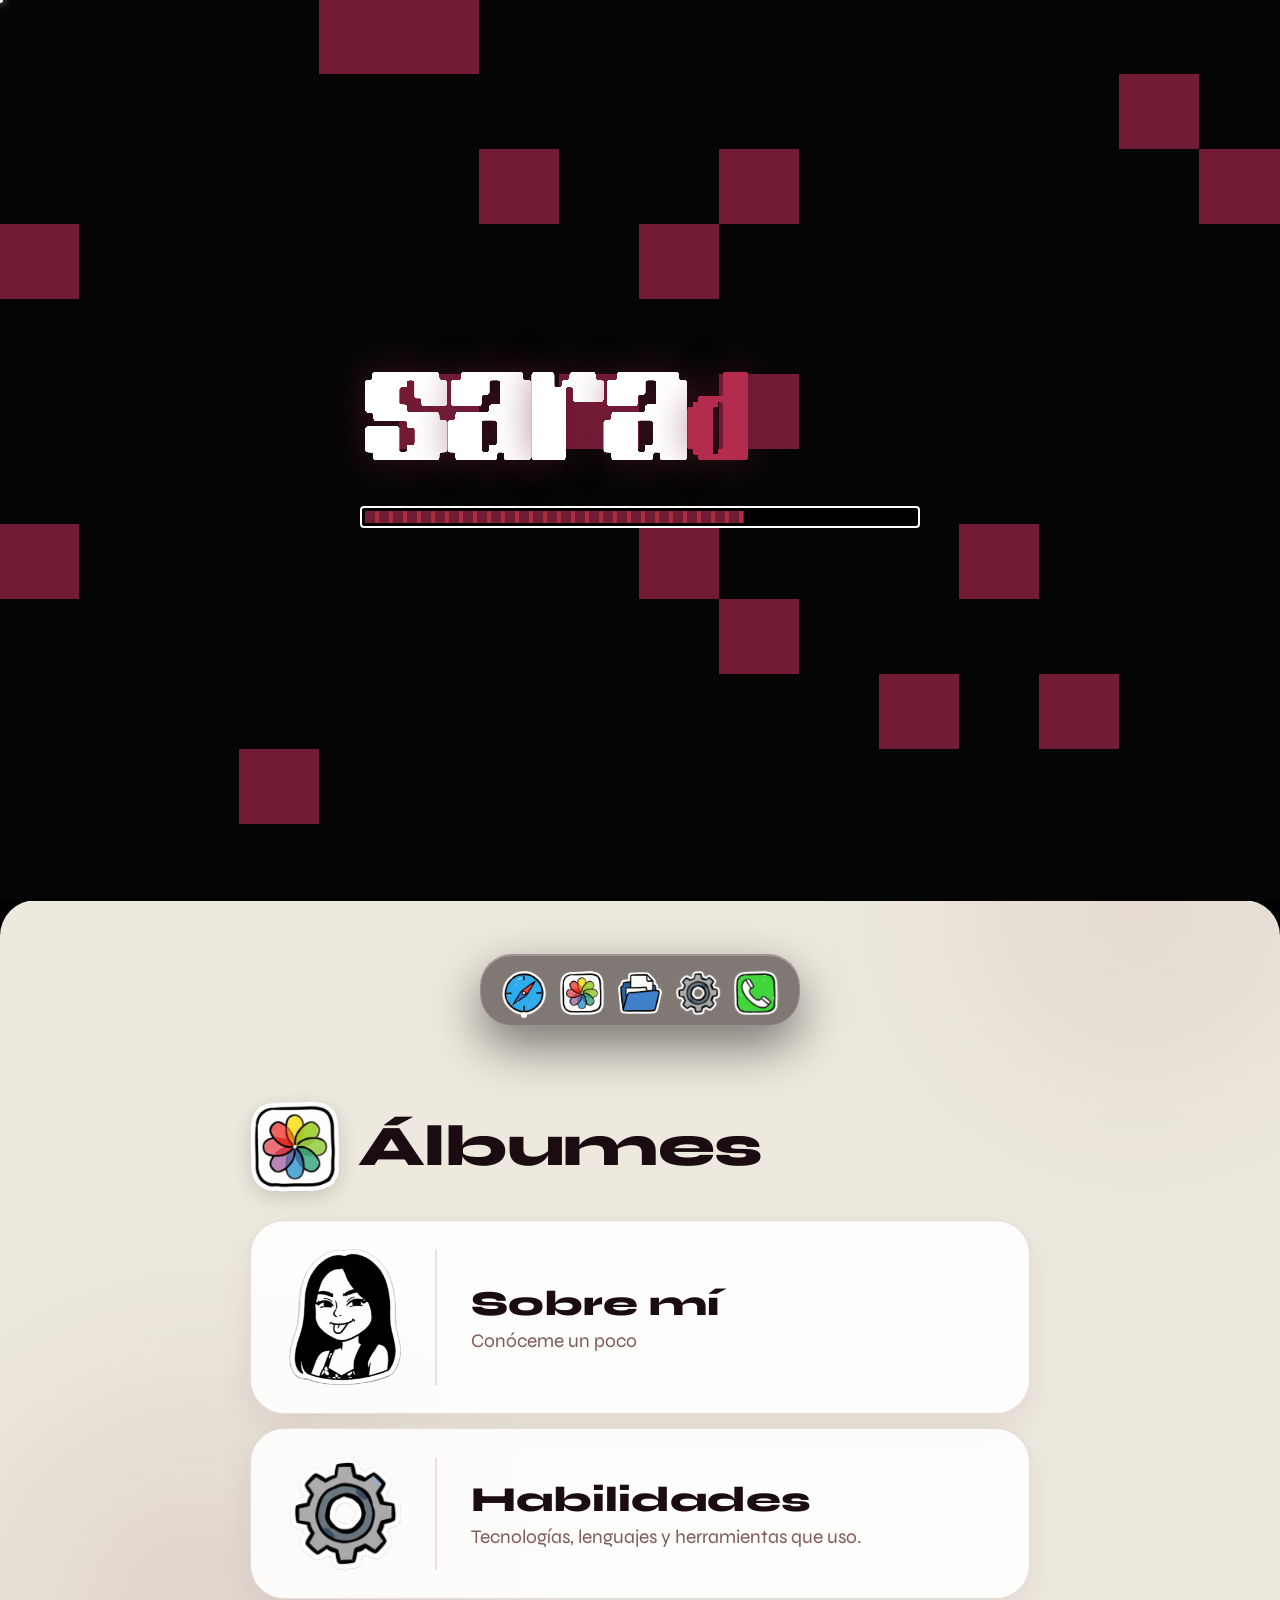
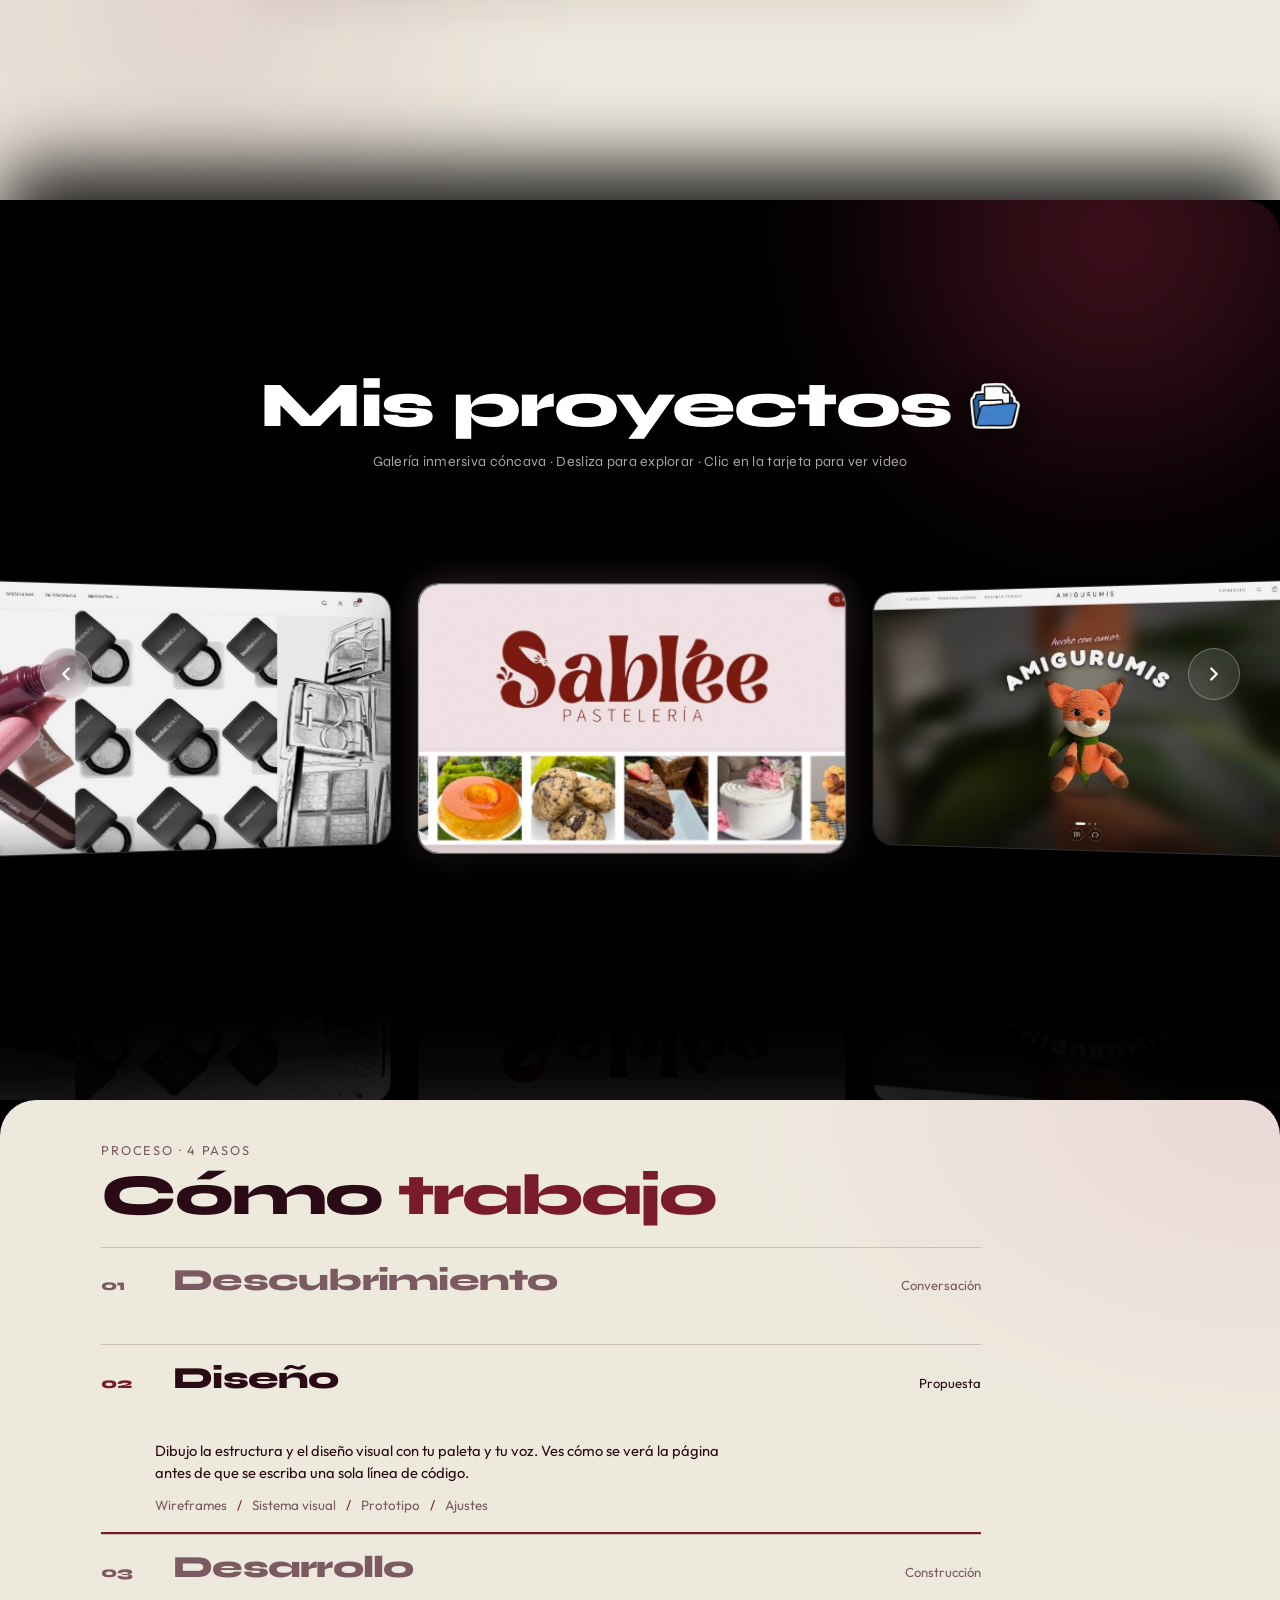
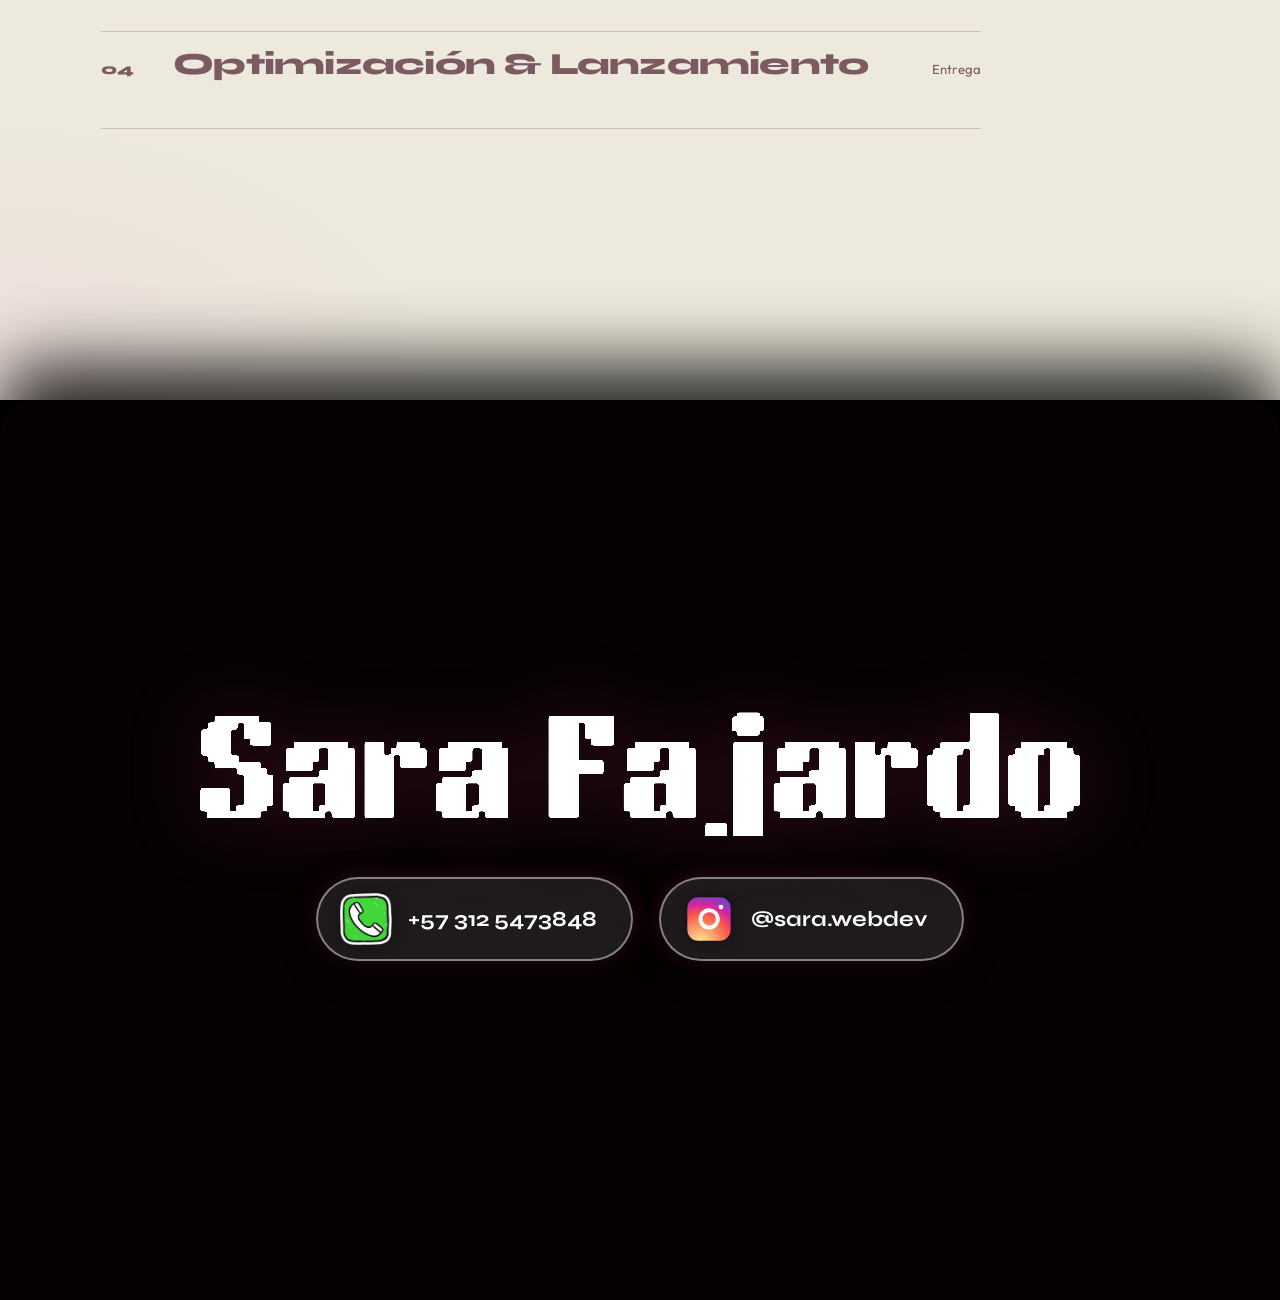
==== commit 6be4783d: "fix: rediseño móvil de sobre mí integrado como en pc con foto polaroid superpuesta y stickers" ====
--- a/index.html
+++ b/index.html
@@ -181,7 +181,7 @@
               y el desarrollo de experiencias digitales.</p>
             <p data-r="up" style="--d:.6s">Disfruto experimentar con ideas creativas y cuidar detalles en las
               páginas/aplicaciones que he creado para que tengan identidad propia.</p>
-            <p data-r="up" style="--d:.75s"><b>Idiomas:</b>Español<br>Inglés (certificado)</p>
+            <p data-r="up" style="--d:.75s"><b>Idiomas:</b> Español<br>Inglés (certificado)</p>
           </div>
           <div class="polaroid" data-r="up">
             <img class="ph" src="img/sobre-mi.jpg" alt="Sara Fajardo">
--- a/css/style.css
+++ b/css/style.css
@@ -2409,31 +2409,38 @@
     height: 76% !important;
   }
 
-  /* 2. SECCIÓN SOBRE MÍ EN MÓVIL */
+  /* 2. SECCIÓN SOBRE MÍ EN MÓVIL (Composición integrada como en computador, sin separar la foto) */
+  #sobre-mi {
+    width: 100vw !important;
+    max-width: 100vw !important;
+    overflow-x: hidden !important;
+    box-sizing: border-box !important;
+  }
+
   #sobre-mi .about {
-    display: flex !important;
-    flex-direction: column !important;
-    align-items: center !important;
+    position: relative !important;
+    display: block !important;
     width: 100% !important;
-    max-width: 440px !important;
-    margin: 0 auto !important;
-    position: static !important;
+    max-width: 100% !important;
+    box-sizing: border-box !important;
+    margin: 4px auto 0 !important;
   }
 
   #sobre-mi .about .head {
     position: static !important;
-    margin: 6px auto 14px !important;
+    margin: 0 0 16px 0 !important;
     display: flex !important;
     align-items: center !important;
-    justify-content: center !important;
+    justify-content: flex-start !important;
     gap: 10px !important;
     width: 100% !important;
     z-index: 2 !important;
   }
 
   #sobre-mi .about .head h2 {
-    font-size: clamp(1.65rem, 6.8vw, 2.1rem) !important;
+    font-size: clamp(1.65rem, 6.8vw, 2.05rem) !important;
     margin: 0 !important;
+    color: #4d171a !important;
   }
 
   #sobre-mi .about .head img {
@@ -2443,32 +2450,82 @@
   }
 
   #sobre-mi .bubble {
-    margin: 0 0 16px 0 !important;
-    padding: 18px 16px !important;
-    border-radius: 22px !important;
     width: 100% !important;
     box-sizing: border-box !important;
-    font-size: 0.88rem !important;
-    line-height: 1.45 !important;
+    background: rgba(255, 255, 255, 0.94) !important;
+    border: 1.5px solid rgba(77, 23, 26, 0.14) !important;
+    backdrop-filter: blur(16px) !important;
+    -webkit-backdrop-filter: blur(16px) !important;
+    border-radius: 34px !important;
+    padding: 22px 18px 24px !important;
+    box-shadow: 0 16px 40px rgba(77, 23, 26, 0.08) !important;
+    font-size: clamp(0.85rem, 3.8vw, 0.92rem) !important;
+    line-height: 1.5 !important;
+    color: #1a0c10 !important;
+    position: relative !important;
+    z-index: 2 !important;
+    margin: 0 !important;
+  }
+
+  #sobre-mi .bubble .name {
+    font-size: clamp(1.2rem, 5vw, 1.32rem) !important;
+    font-weight: 800 !important;
+    color: #7d222e !important;
+    margin: 0 0 8px !important;
+    max-width: calc(100% - 120px) !important;
   }
 
   #sobre-mi .bubble p {
-    margin: 0 0 8px !important;
-  }
-
-  #sobre-mi .bubble .name {
-    font-size: 1.15em !important;
-    margin-bottom: 6px !important;
+    margin: 0 0 10px !important;
+    color: rgba(77, 23, 26, 0.86) !important;
+  }
+
+  #sobre-mi .bubble p:nth-of-type(2) {
+    max-width: calc(100% - 120px) !important;
+    min-height: 82px !important;
+    margin-bottom: 12px !important;
+  }
+
+  #sobre-mi .bubble p:nth-of-type(3) {
+    clear: both !important;
+    margin-bottom: 12px !important;
+  }
+
+  #sobre-mi .bubble p:nth-of-type(4) {
+    margin: 0 !important;
+    padding-left: 38px !important;
+  }
+
+  #sobre-mi .bubble b {
+    color: #1a0c10 !important;
+    font-weight: 800 !important;
   }
 
   #sobre-mi .polaroid {
-    width: min(210px, 62vw) !important;
-    margin: 0 auto !important;
-    rotate: 0deg !important;
+    position: absolute !important;
+    top: 36px !important;
+    right: 2px !important;
+    width: clamp(120px, 34vw, 130px) !important;
+    rotate: 4.5deg !important;
+    z-index: 4 !important;
+    margin: 0 !important;
+  }
+
+  #sobre-mi .polaroid .fr {
+    width: 100% !important;
+    filter: drop-shadow(0 14px 22px rgba(77, 23, 26, 0.22)) !important;
   }
 
   #sobre-mi .me {
-    display: none !important;
+    display: block !important;
+    position: absolute !important;
+    left: -10px !important;
+    bottom: -15px !important;
+    width: 68px !important;
+    z-index: 5 !important;
+    filter: drop-shadow(0 8px 14px rgba(0, 0, 0, 0.22)) !important;
+    rotate: -6deg !important;
+    pointer-events: none !important;
   }
 
   /* 3. SECCIÓN ÁLBUMES (CENTRO) EN MÓVIL */
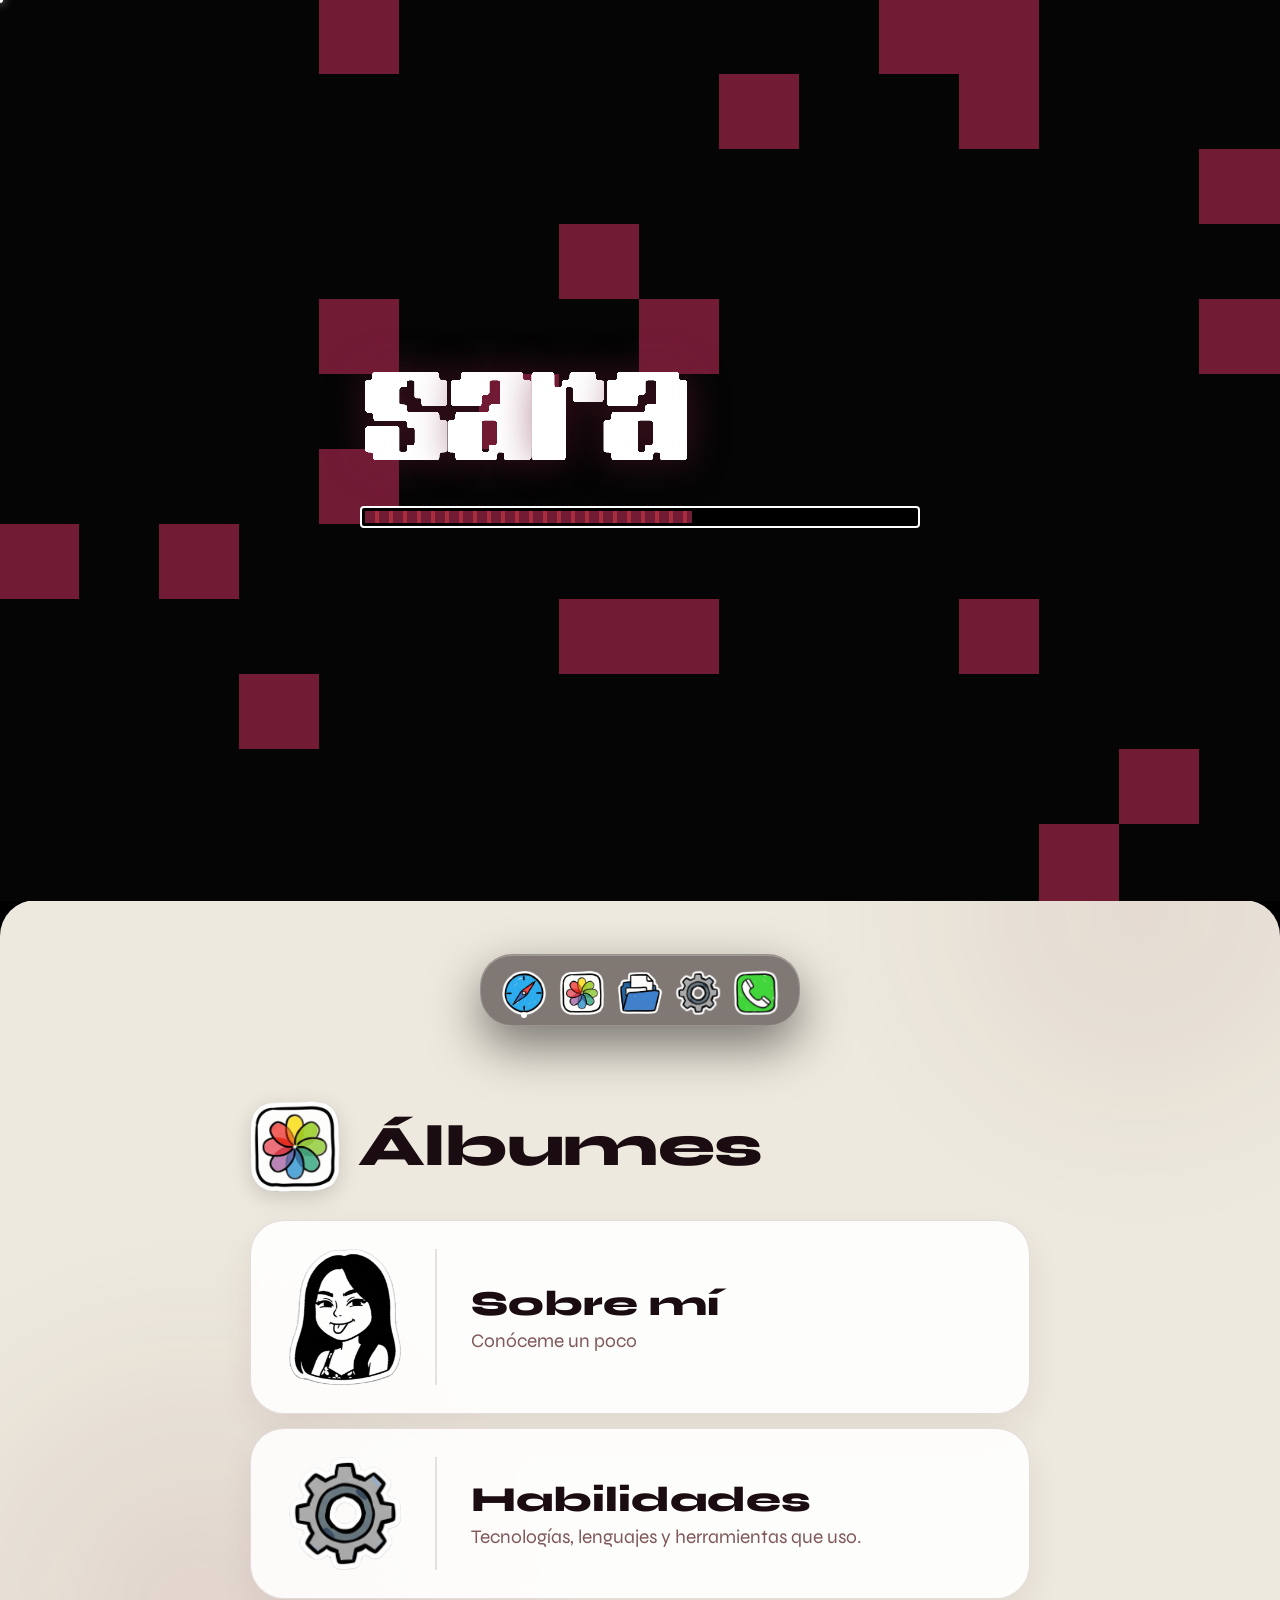
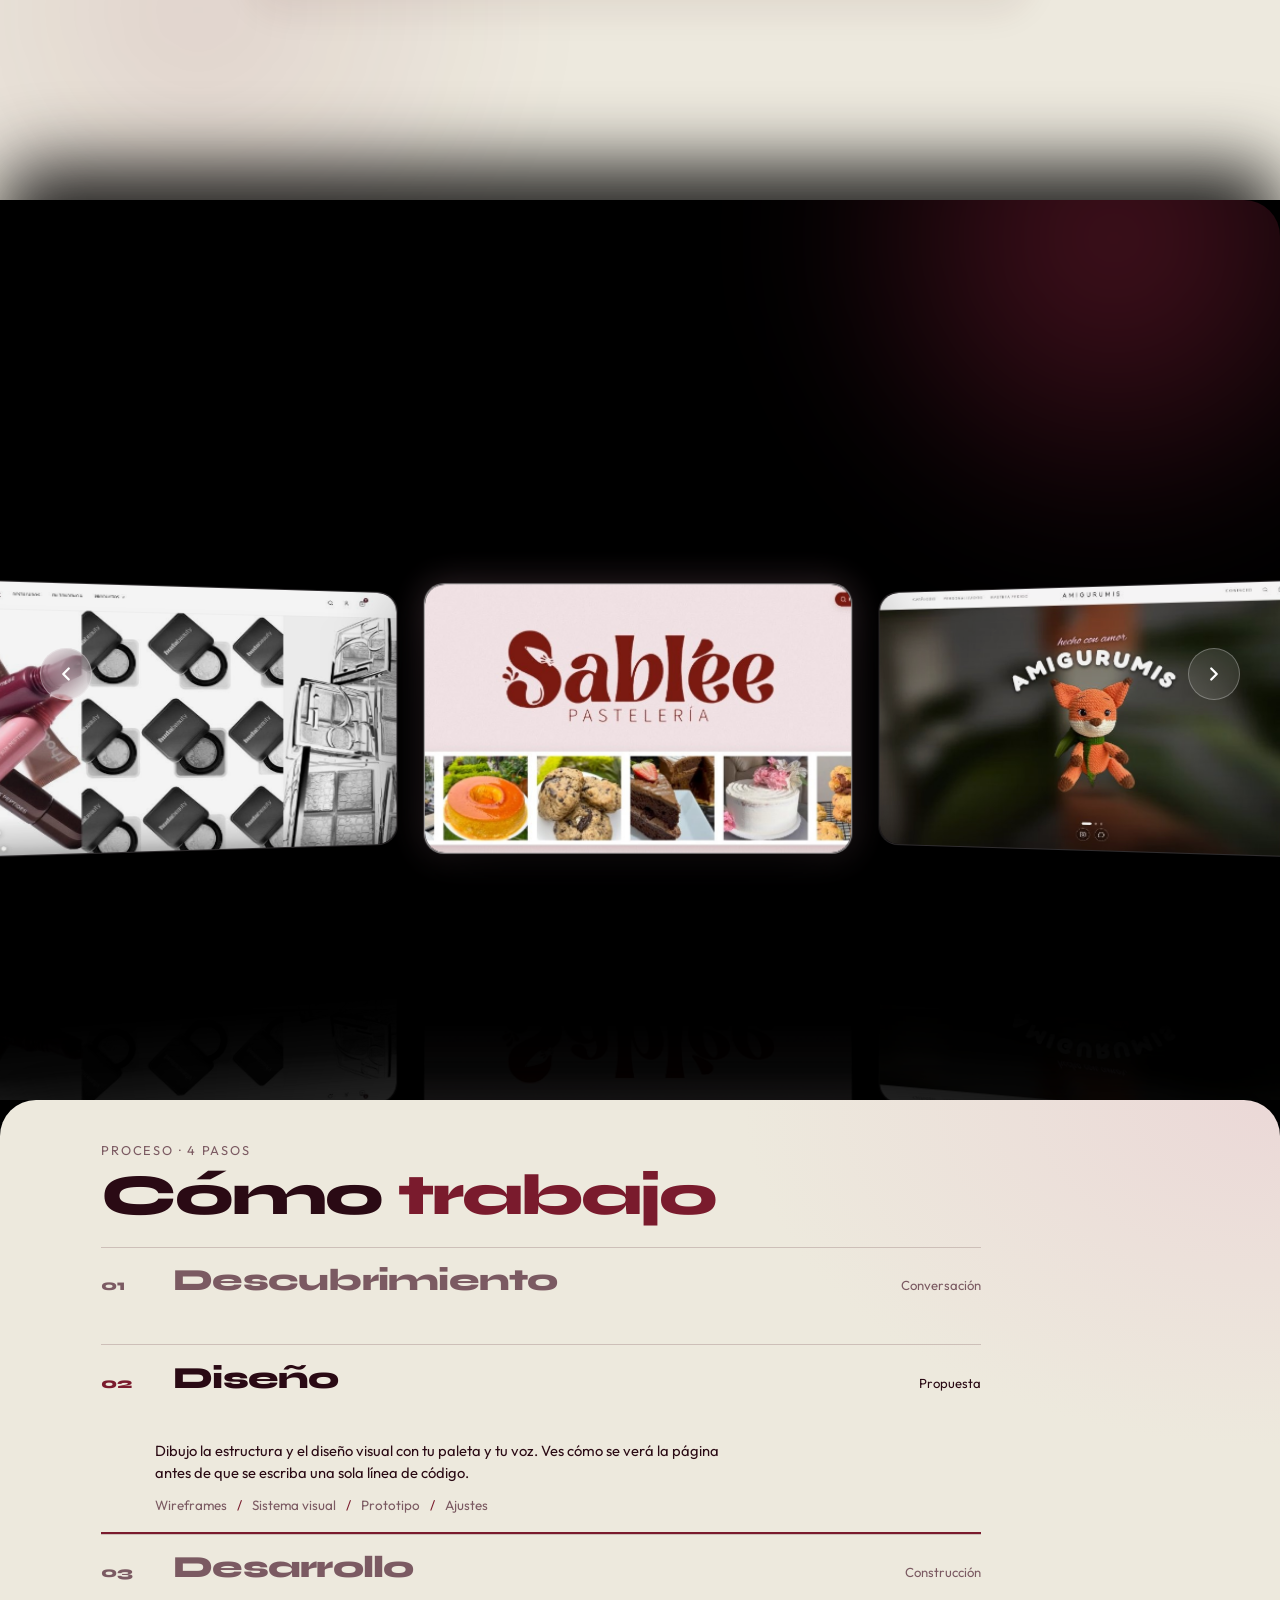
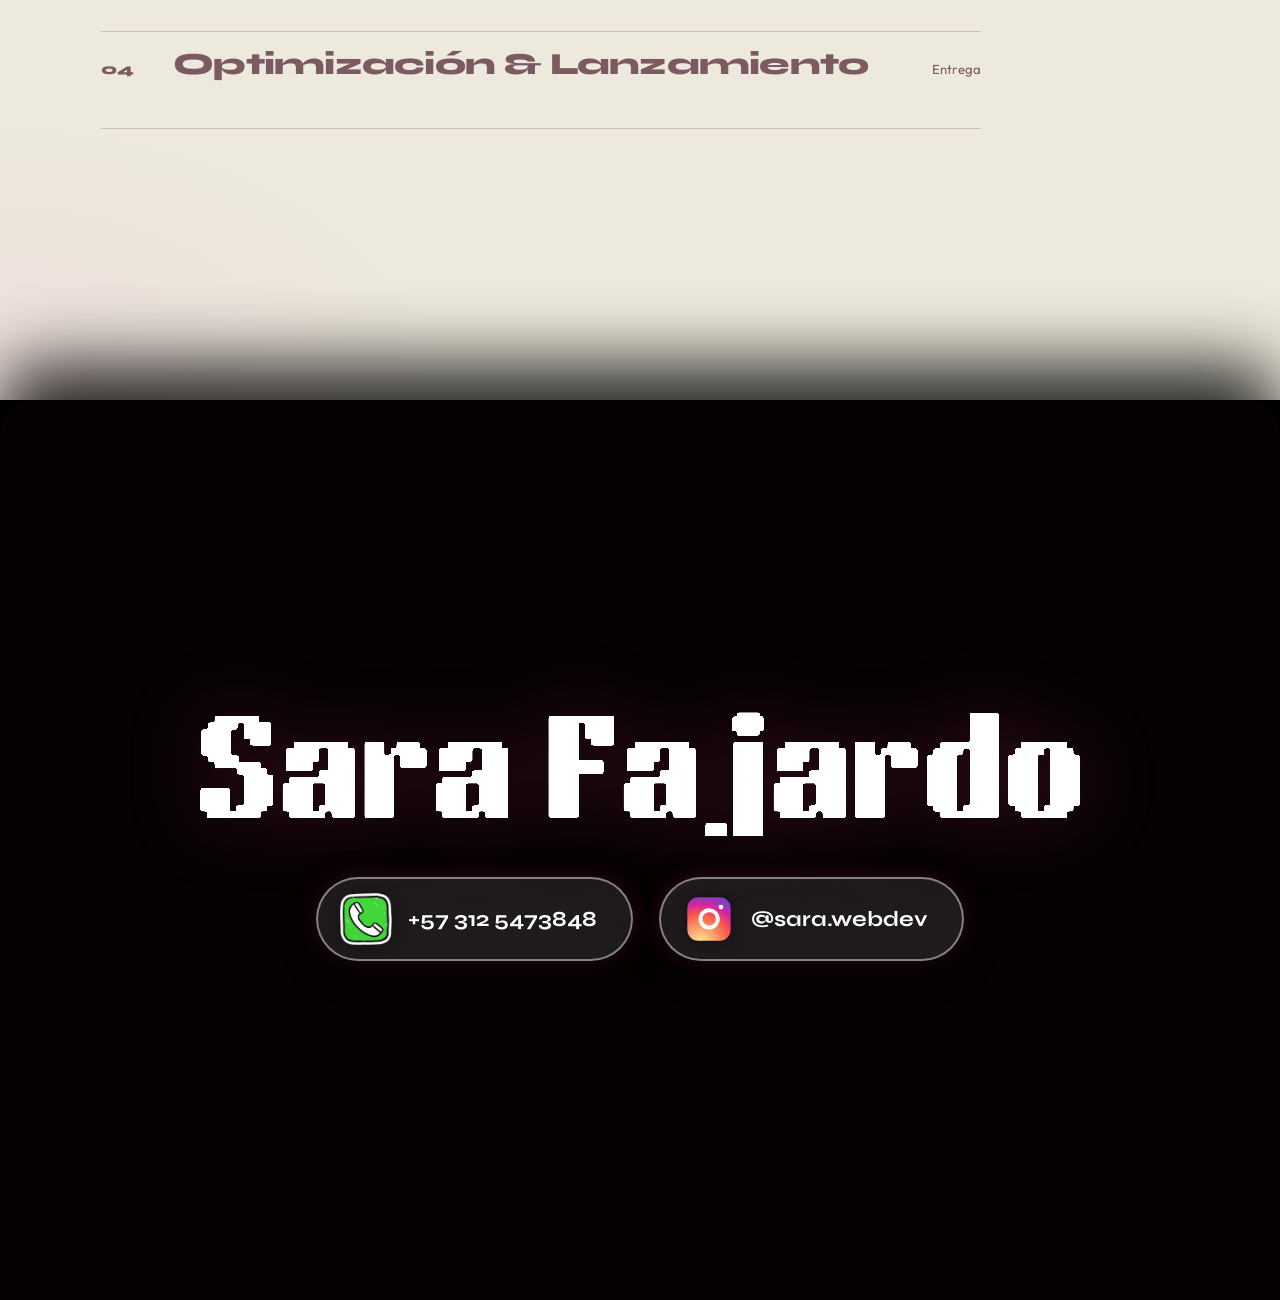
==== commit 7f8b061a: "fix: centrar sara dev en la mitad y ubicar iconos sociales abajo en móvil" ====
--- a/index.html
+++ b/index.html
@@ -90,8 +90,8 @@
         </div>
       </div>
 
-      <!-- Redes Sociales en la esquina inferior derecha -->
-      <div class="hero-meta-col" data-r="up" style="--d: .3s">
+      <!-- Redes Sociales en la esquina inferior derecha (en móvil abajo centradas) -->
+      <div class="hero-meta-col">
         <div class="hero-socials">
           <a href="https://www.instagram.com/sara.webdev/" target="_blank" rel="noopener" class="hero-social-link"
             aria-label="Instagram" title="@sara.webdev">
--- a/css/style.css
+++ b/css/style.css
@@ -612,6 +612,7 @@
   flex-direction: column;
   align-items: flex-end;
   gap: 14px;
+  animation: heroIn 1.1s cubic-bezier(.34, 1.56, .64, 1) forwards;
 }
 
 .hero-pills {
@@ -672,27 +673,56 @@
 }
 
 /* Responsividad para tablet / móvil */
-@media (max-width:768px) {
+@media (max-width: 820px) {
   #inicio {
-    padding: 30px 20px 90px;
+    display: flex !important;
+    flex-direction: column !important;
+    align-items: center !important;
+    justify-content: center !important;
+    padding: calc(30px + env(safe-area-inset-top, 0px)) 20px calc(90px + env(safe-area-inset-bottom, 0px)) !important;
+    box-sizing: border-box !important;
+    position: relative !important;
   }
 
   .hero-editorial-wrap {
-    flex-direction: column;
-    align-items: center;
-    text-align: center;
-    gap: 24px;
+    display: flex !important;
+    flex-direction: column !important;
+    align-items: center !important;
+    justify-content: center !important;
+    text-align: center !important;
+    width: 100% !important;
+    margin: auto 0 !important;
+    transform: none !important;
+    gap: 0 !important;
+  }
+
+  .hero-brand-col {
+    display: flex !important;
+    flex-direction: column !important;
+    align-items: center !important;
+    width: 100% !important;
   }
 
   .hero-brand-staggered {
-    align-items: center;
+    display: flex !important;
+    flex-direction: column !important;
+    align-items: center !important;
+    text-align: center !important;
+    width: 100% !important;
+  }
+
+  .brand-row.row-sara {
+    justify-content: center !important;
+    width: 100% !important;
   }
 
   .brand-row.row-dev {
-    margin-left: 0;
-    justify-content: center;
-    flex-wrap: wrap;
-    row-gap: 8px;
+    margin-left: 0 !important;
+    margin-top: clamp(8px, 2vw, 14px) !important;
+    justify-content: center !important;
+    width: 100% !important;
+    flex-wrap: wrap !important;
+    row-gap: 8px !important;
   }
 
   .pg-char {
@@ -719,10 +749,18 @@
   }
 
   .hero-meta-col {
-    position: static;
-    margin-top: 28px;
-    align-items: center;
-    padding-bottom: 0;
+    position: absolute !important;
+    bottom: calc(90px + env(safe-area-inset-bottom, 0px)) !important;
+    left: 50% !important;
+    transform: translateX(-50%) !important;
+    right: auto !important;
+    margin: 0 !important;
+    z-index: 15 !important;
+    display: flex !important;
+    flex-direction: column !important;
+    align-items: center !important;
+    width: auto !important;
+    padding: 0 !important;
   }
 
   .hero-pills {
@@ -739,8 +777,23 @@
   }
 
   .hero-socials {
-    padding-right: 0;
-    justify-content: center;
+    display: flex !important;
+    align-items: center !important;
+    justify-content: center !important;
+    gap: 26px !important;
+    padding: 0 !important;
+  }
+
+  .hero-social-link {
+    color: #ede9de !important;
+    display: inline-flex !important;
+    align-items: center !important;
+    justify-content: center !important;
+  }
+
+  .hero-social-link svg {
+    width: 22px !important;
+    height: 22px !important;
   }
 }
 
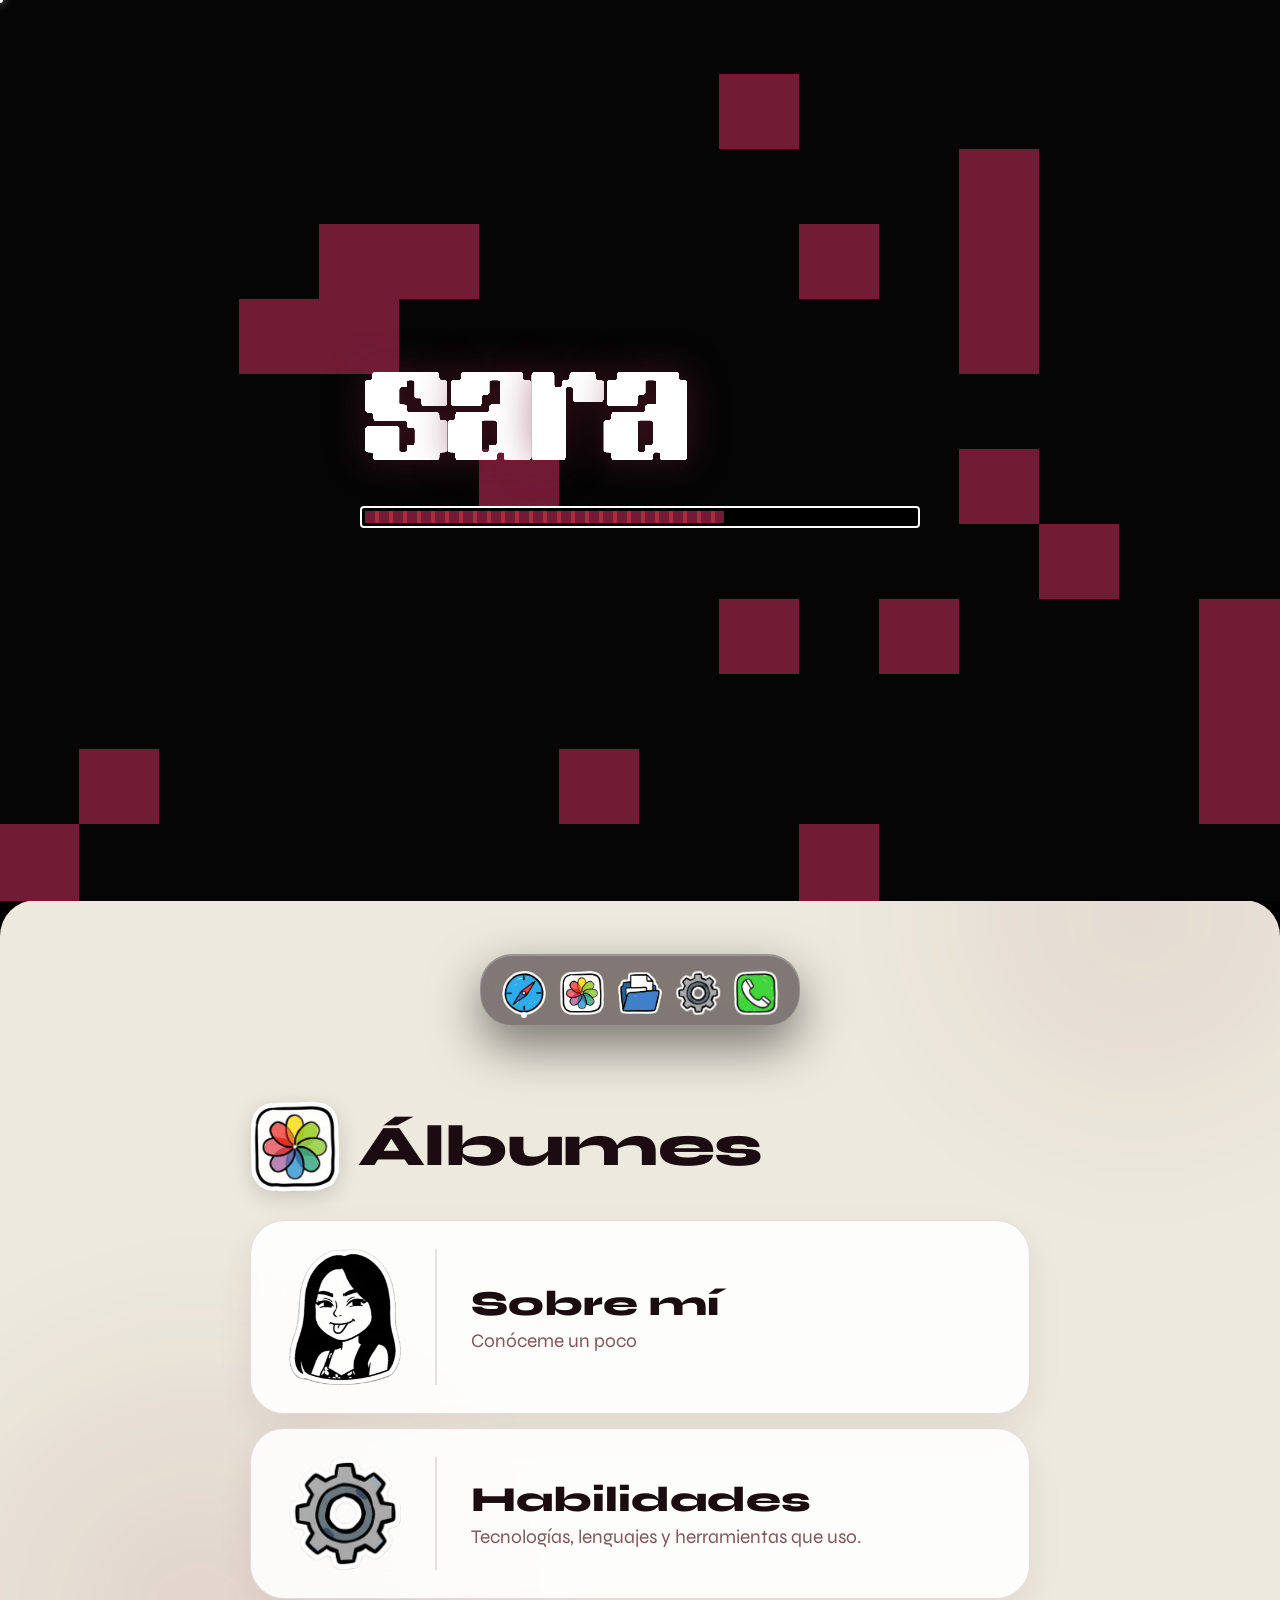
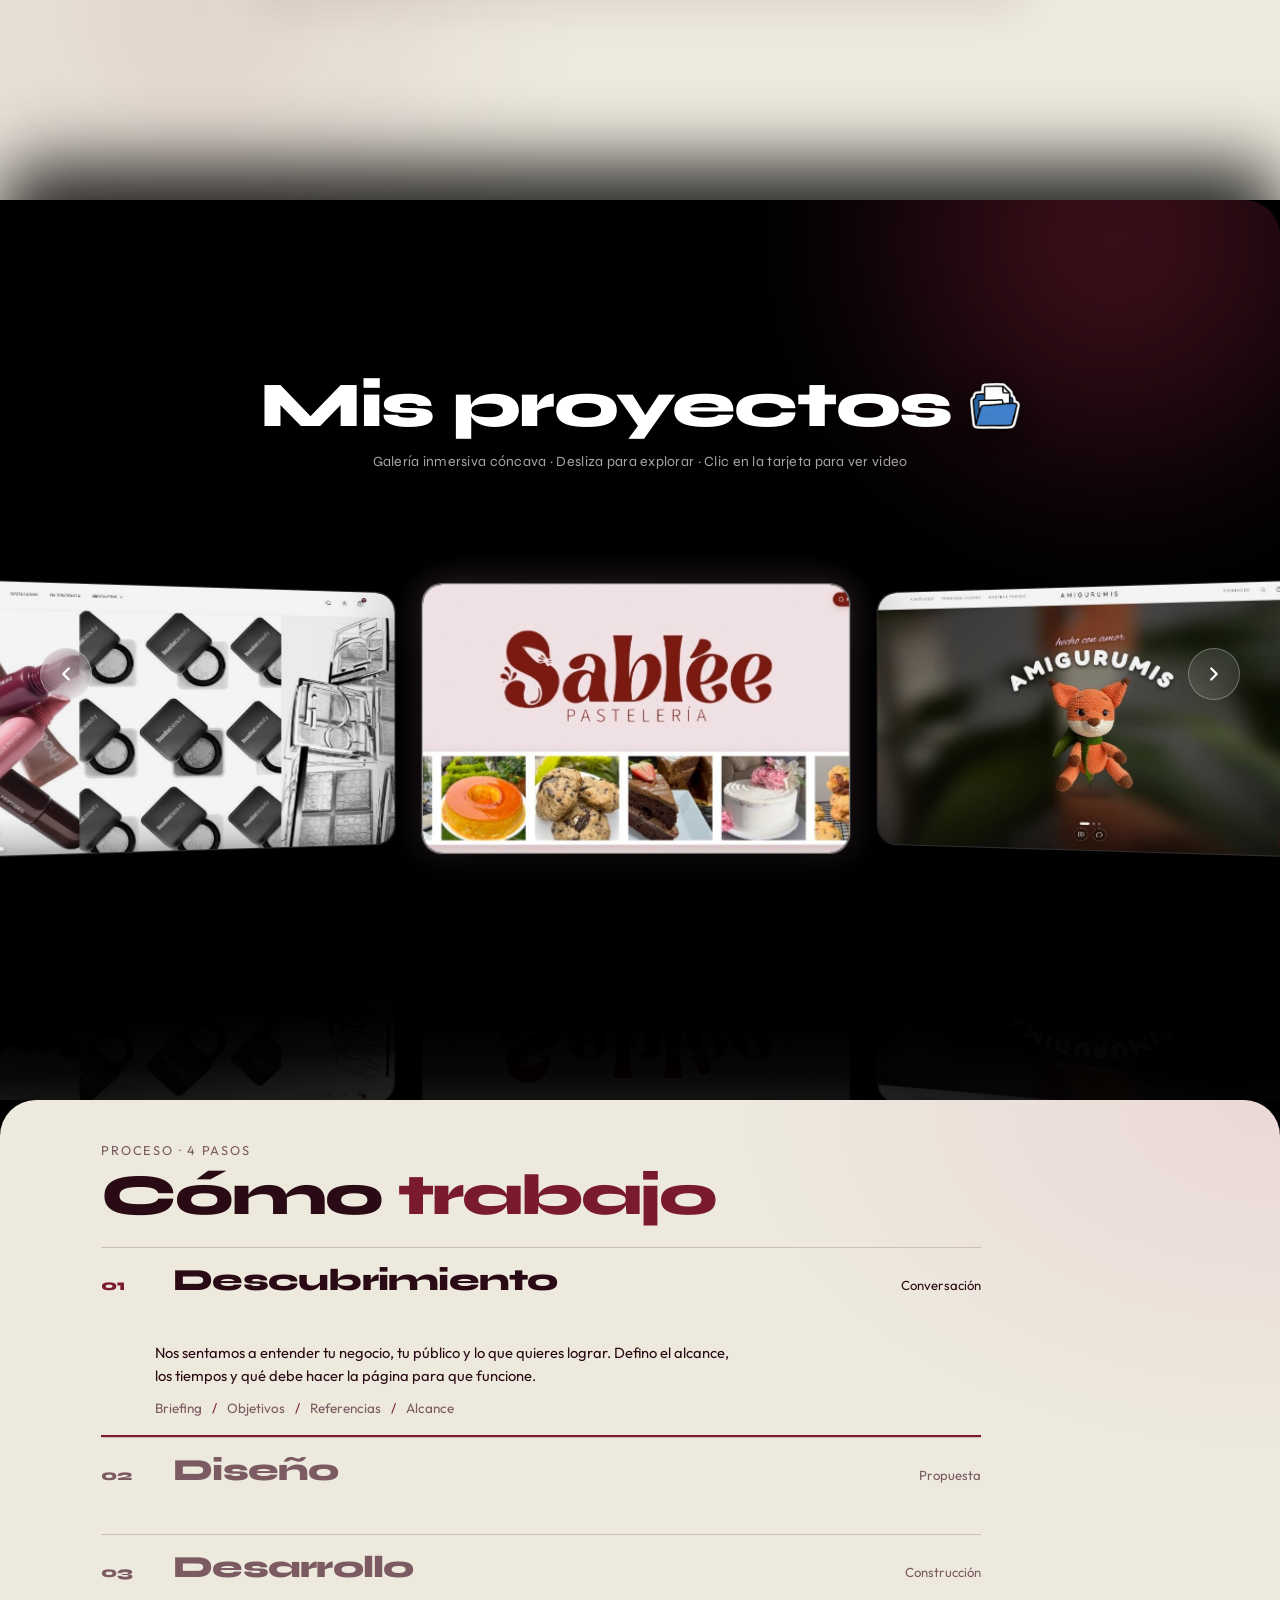
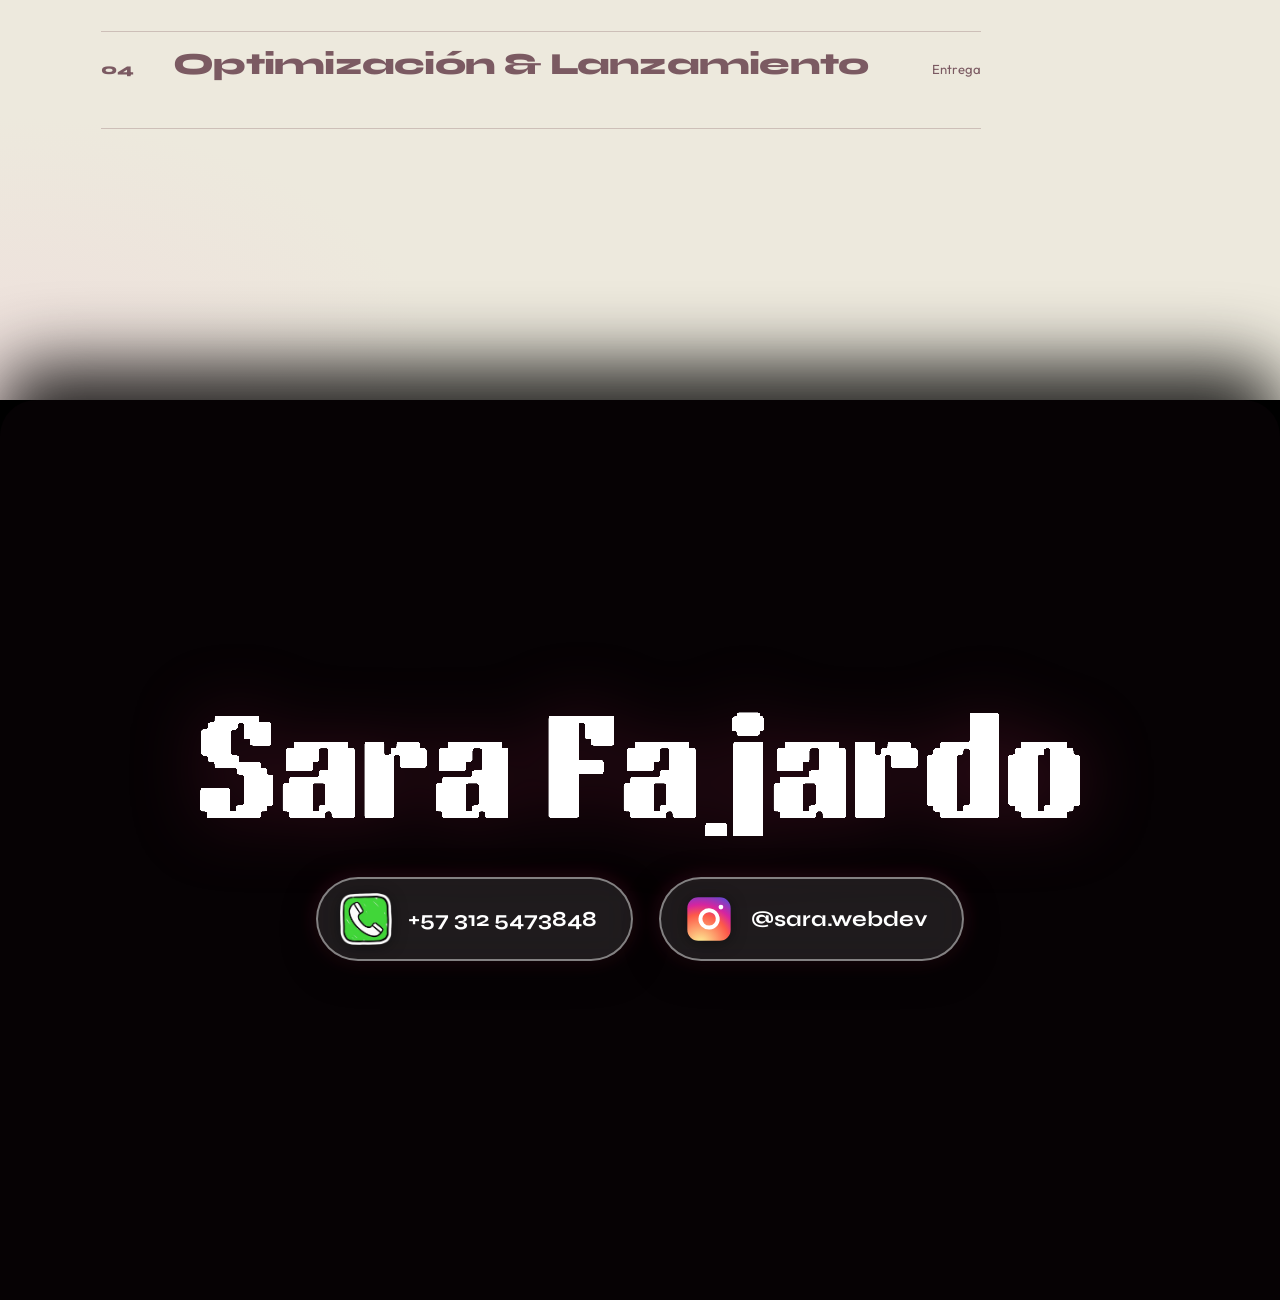
==== commit 6767846d: "fix: navegacion del dock desde contacto solucionando sticky offset y smooth scroll" ====
--- a/index.html
+++ b/index.html
@@ -333,7 +333,7 @@
   <!-- Scripts JavaScript (Assets y Lógica) -->
   <script src="js/stickers.js"></script>
   <script src="js/project-textures.js"></script>
-  <script src="js/main.js?v=3.6"></script>
+  <script src="js/main.js?v=3.7"></script>
   <script src="js/three.min.js" defer></script>
   <script src="js/liquid-carousel.js" defer></script>
 </body>
--- a/css/style.css
+++ b/css/style.css
@@ -33,10 +33,10 @@
 }
 
 html {
-  scroll-behavior: smooth !important;
   scroll-padding-top: env(safe-area-inset-top, 0px);
   background: #000;
   overflow-x: hidden;
+  overflow-x: clip;
   max-width: 100%;
   width: 100%;
 }
@@ -47,6 +47,7 @@
   color: var(--ink);
   background: #000;
   overflow-x: hidden;
+  overflow-x: clip;
   max-width: 100%;
   width: 100%;
 }
@@ -681,7 +682,6 @@
     justify-content: center !important;
     padding: calc(30px + env(safe-area-inset-top, 0px)) 20px calc(90px + env(safe-area-inset-bottom, 0px)) !important;
     box-sizing: border-box !important;
-    position: relative !important;
   }
 
   .hero-editorial-wrap {
@@ -2228,7 +2228,8 @@
   -webkit-backdrop-filter: blur(24px) saturate(180%);
   border: 1px solid rgba(255, 255, 255, .2);
   box-shadow: 0 20px 50px rgba(0, 0, 0, .5), inset 0 1px 0 rgba(255, 255, 255, .25);
-  z-index: 50;
+  z-index: 990;
+  touch-action: manipulation;
   transition: translate .7s var(--spring);
 }
 
@@ -2245,6 +2246,9 @@
   justify-content: center;
   transform-origin: bottom center;
   will-change: transform;
+  touch-action: manipulation;
+  -webkit-tap-highlight-color: transparent;
+  cursor: pointer;
   transition: transform .16s cubic-bezier(0.2, 0, 0, 1);
 }
 
@@ -4200,6 +4204,7 @@
   min-height: 100vh !important;
   min-height: 100dvh !important;
   overflow: hidden;
+  will-change: transform;
 }
 
 .albums-horizontal-track {
@@ -4211,6 +4216,7 @@
   border-top-left-radius: clamp(24px, 3.5vw, 36px);
   border-top-right-radius: clamp(24px, 3.5vw, 36px);
   box-shadow: 0 -25px 60px rgba(0, 0, 0, 0.45);
+  will-change: transform;
 }
 
 #proyectos {
@@ -4222,6 +4228,7 @@
   border-top-left-radius: clamp(24px, 3.5vw, 36px);
   border-top-right-radius: clamp(24px, 3.5vw, 36px);
   box-shadow: 0 -35px 70px rgba(0, 0, 0, 0.85);
+  will-change: transform;
 }
 
 #como-trabajo {
@@ -4233,6 +4240,7 @@
   border-top-left-radius: clamp(24px, 3.5vw, 36px);
   border-top-right-radius: clamp(24px, 3.5vw, 36px);
   box-shadow: 0 -25px 60px rgba(0, 0, 0, 0.45);
+  will-change: transform;
 }
 
 #contacto {
@@ -4245,4 +4253,5 @@
   border-top-right-radius: clamp(24px, 3.5vw, 36px);
   box-shadow: 0 -35px 70px rgba(0, 0, 0, 0.85);
   overflow: hidden;
-}
+  will-change: transform;
+}
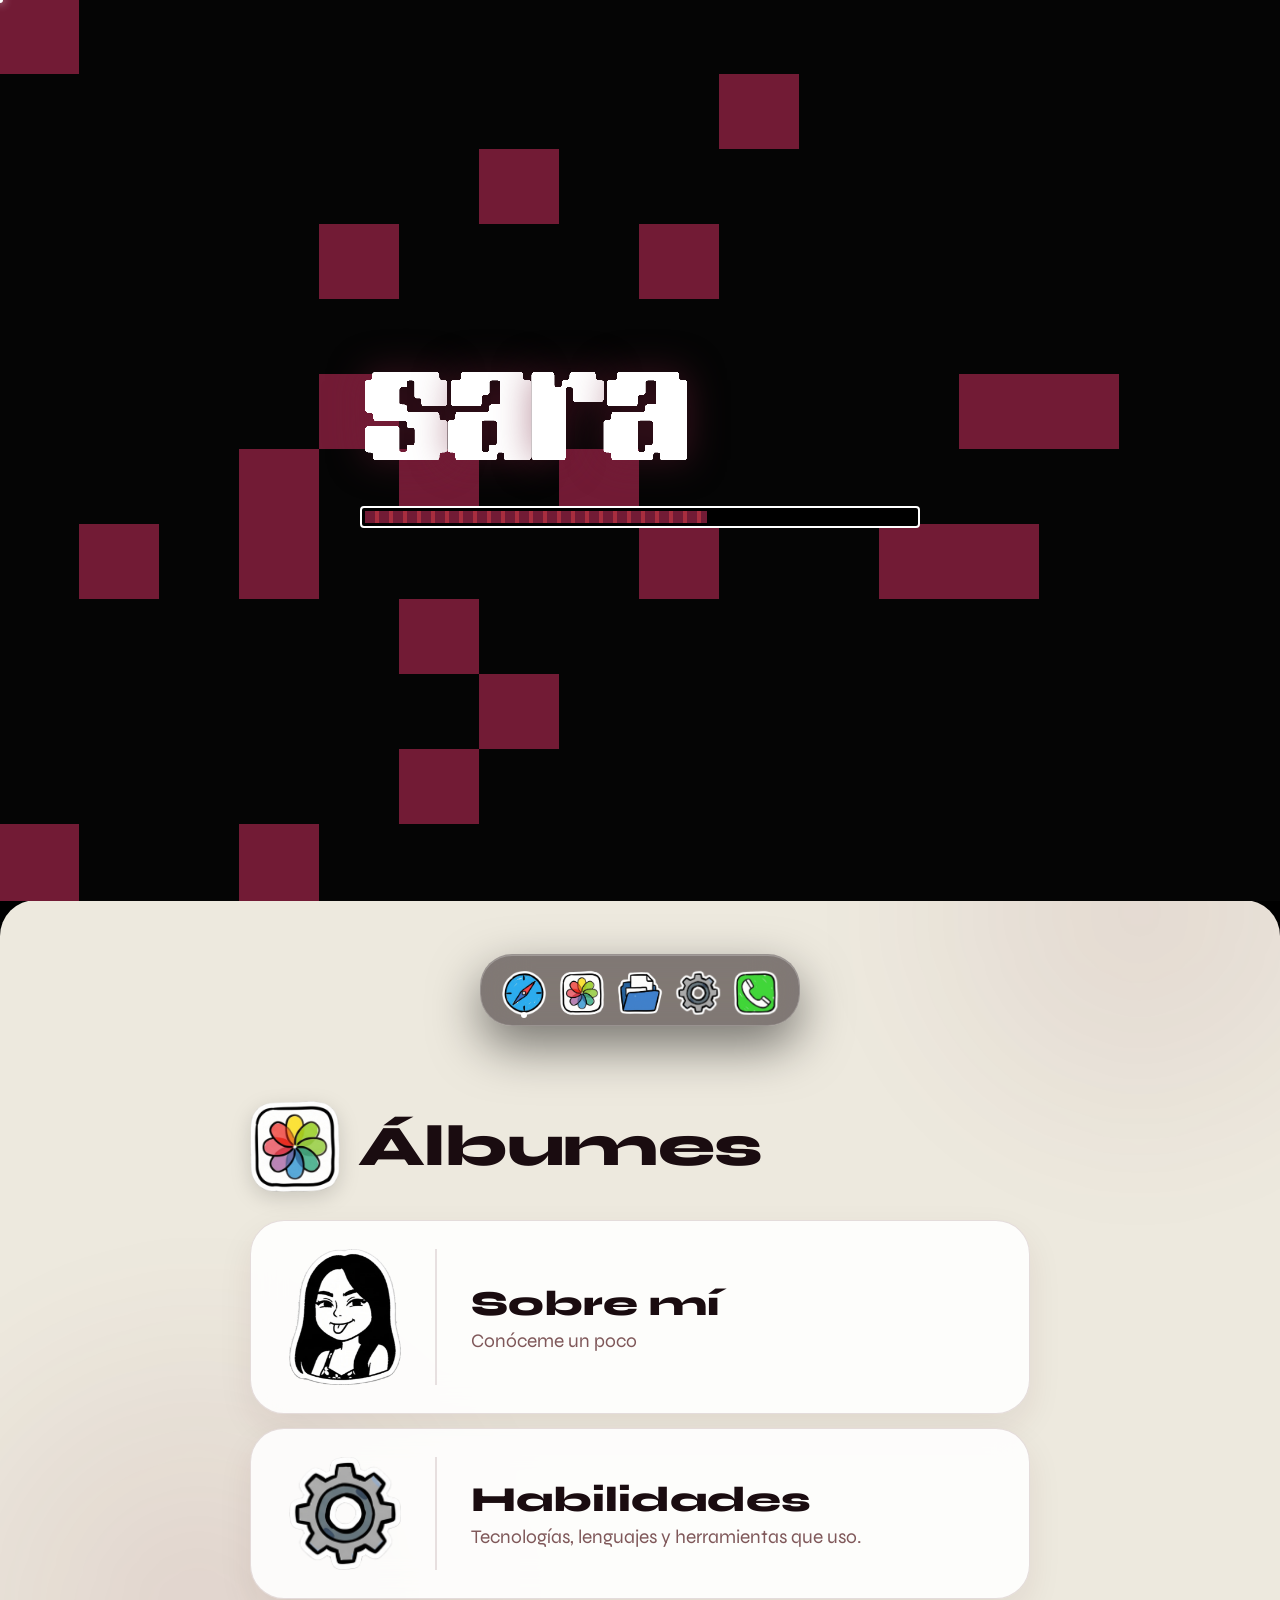
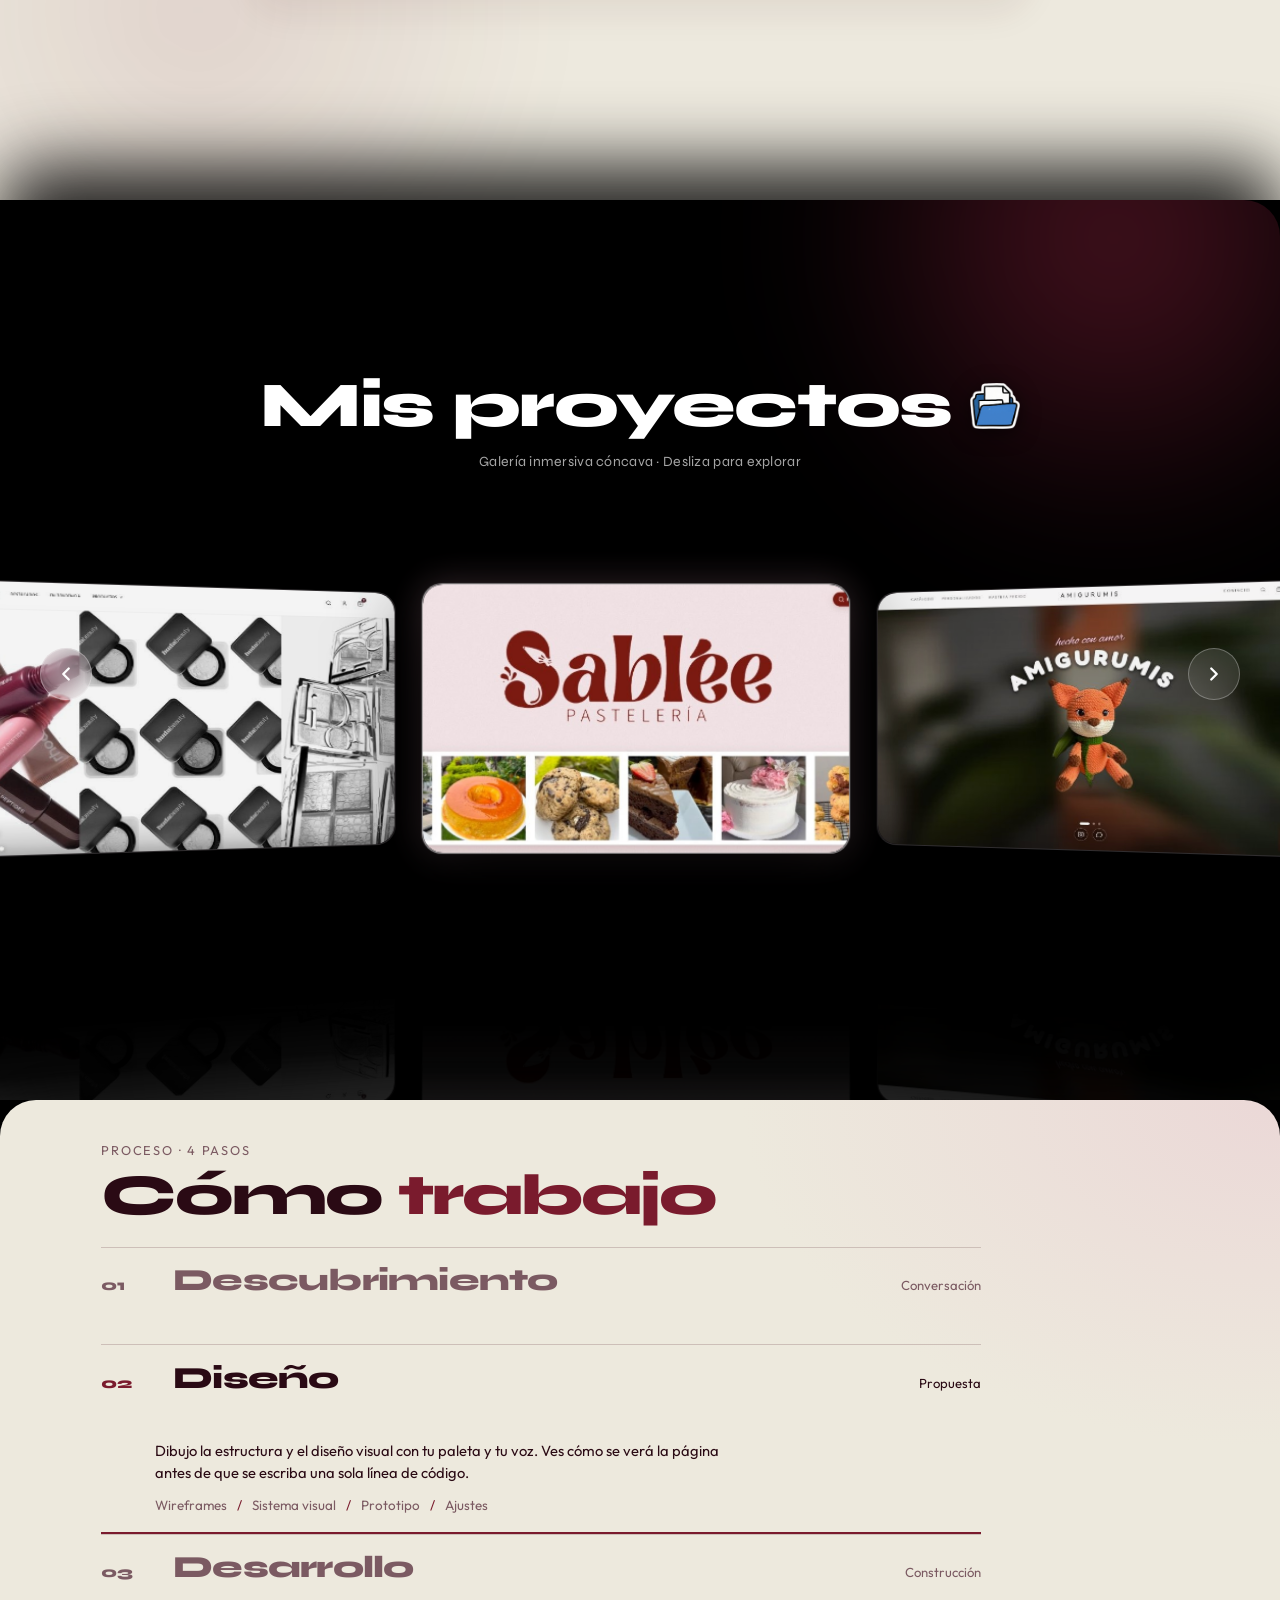
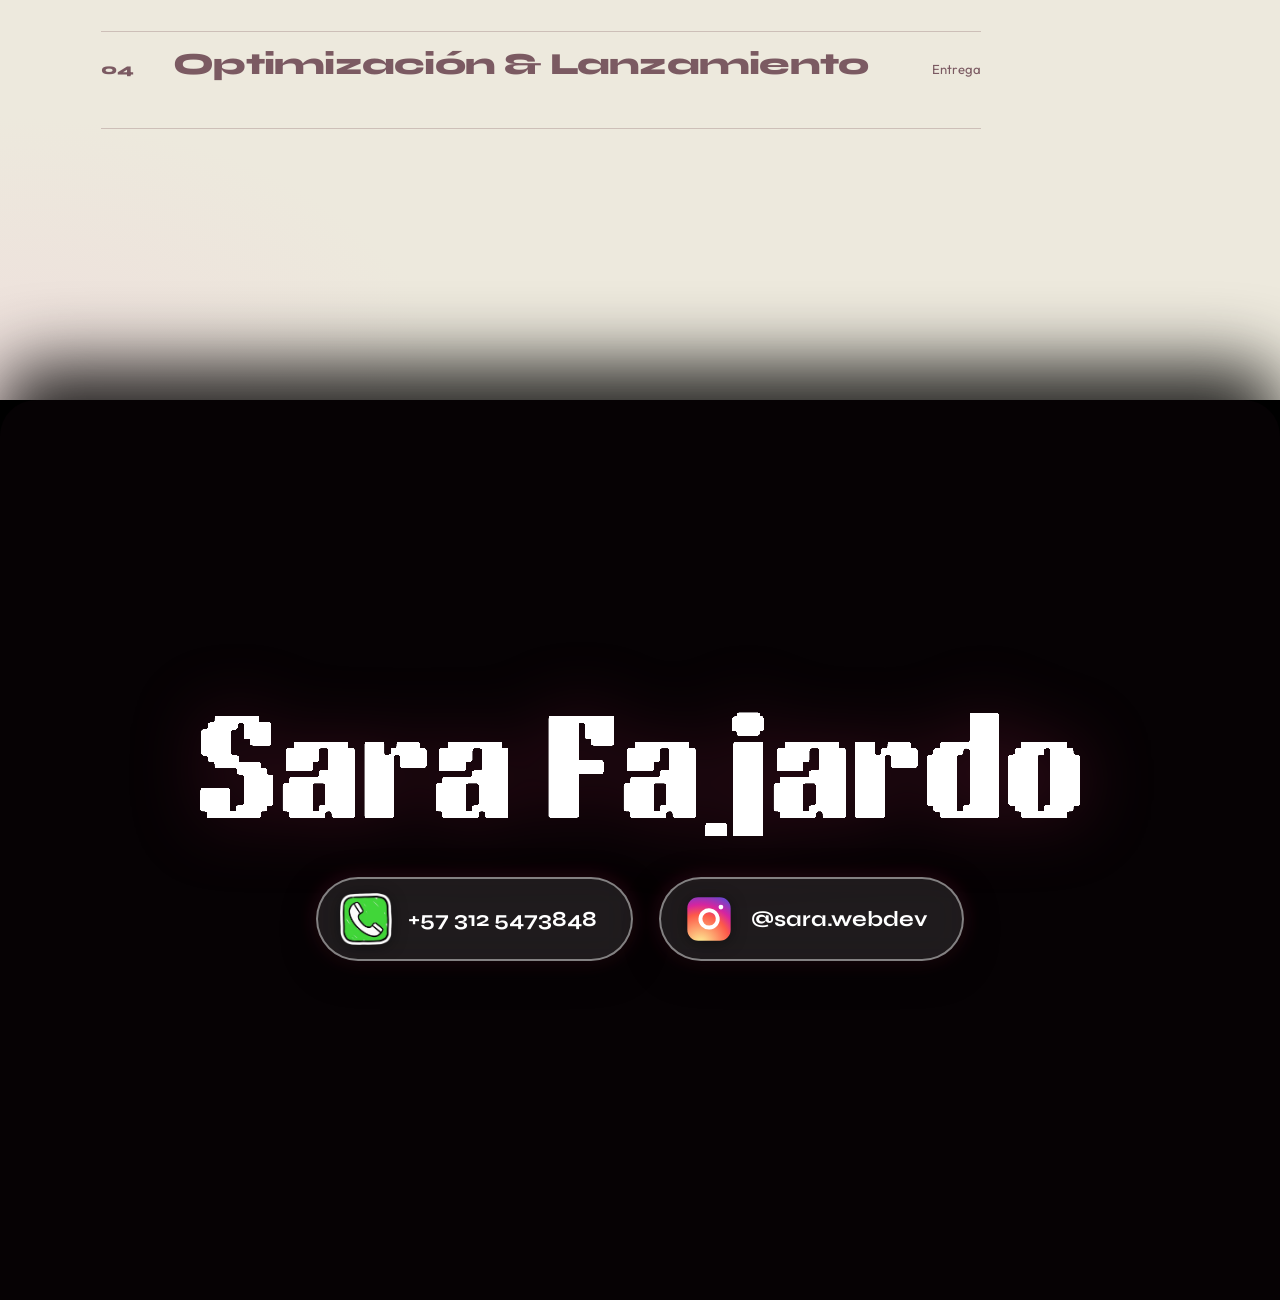
==== commit 95838ed3: "feat: deshabilitar apertura de ventana de proyecto al hacer clic" ====
--- a/index.html
+++ b/index.html
@@ -200,7 +200,7 @@
           <h2 data-r="up">Mis proyectos</h2>
           <img data-s="folder" alt="Proyectos" class="editorial-folder-icon" data-r="pop" style="--d: .18s">
         </div>
-        <p class="concave-subtitle" data-r="up" style="--d: .25s">Galería inmersiva cóncava · Desliza para explorar · Clic en la tarjeta para ver video</p>
+        <p class="concave-subtitle" data-r="up" style="--d: .25s">Galería inmersiva cóncava · Desliza para explorar</p>
       </div>
 
       <!-- Viewport del Concave Carousel -->
@@ -333,9 +333,9 @@
   <!-- Scripts JavaScript (Assets y Lógica) -->
   <script src="js/stickers.js"></script>
   <script src="js/project-textures.js"></script>
-  <script src="js/main.js?v=3.7"></script>
+  <script src="js/main.js?v=3.8"></script>
   <script src="js/three.min.js" defer></script>
-  <script src="js/liquid-carousel.js" defer></script>
+  <script src="js/liquid-carousel.js?v=2.1" defer></script>
 </body>
 
 </html>
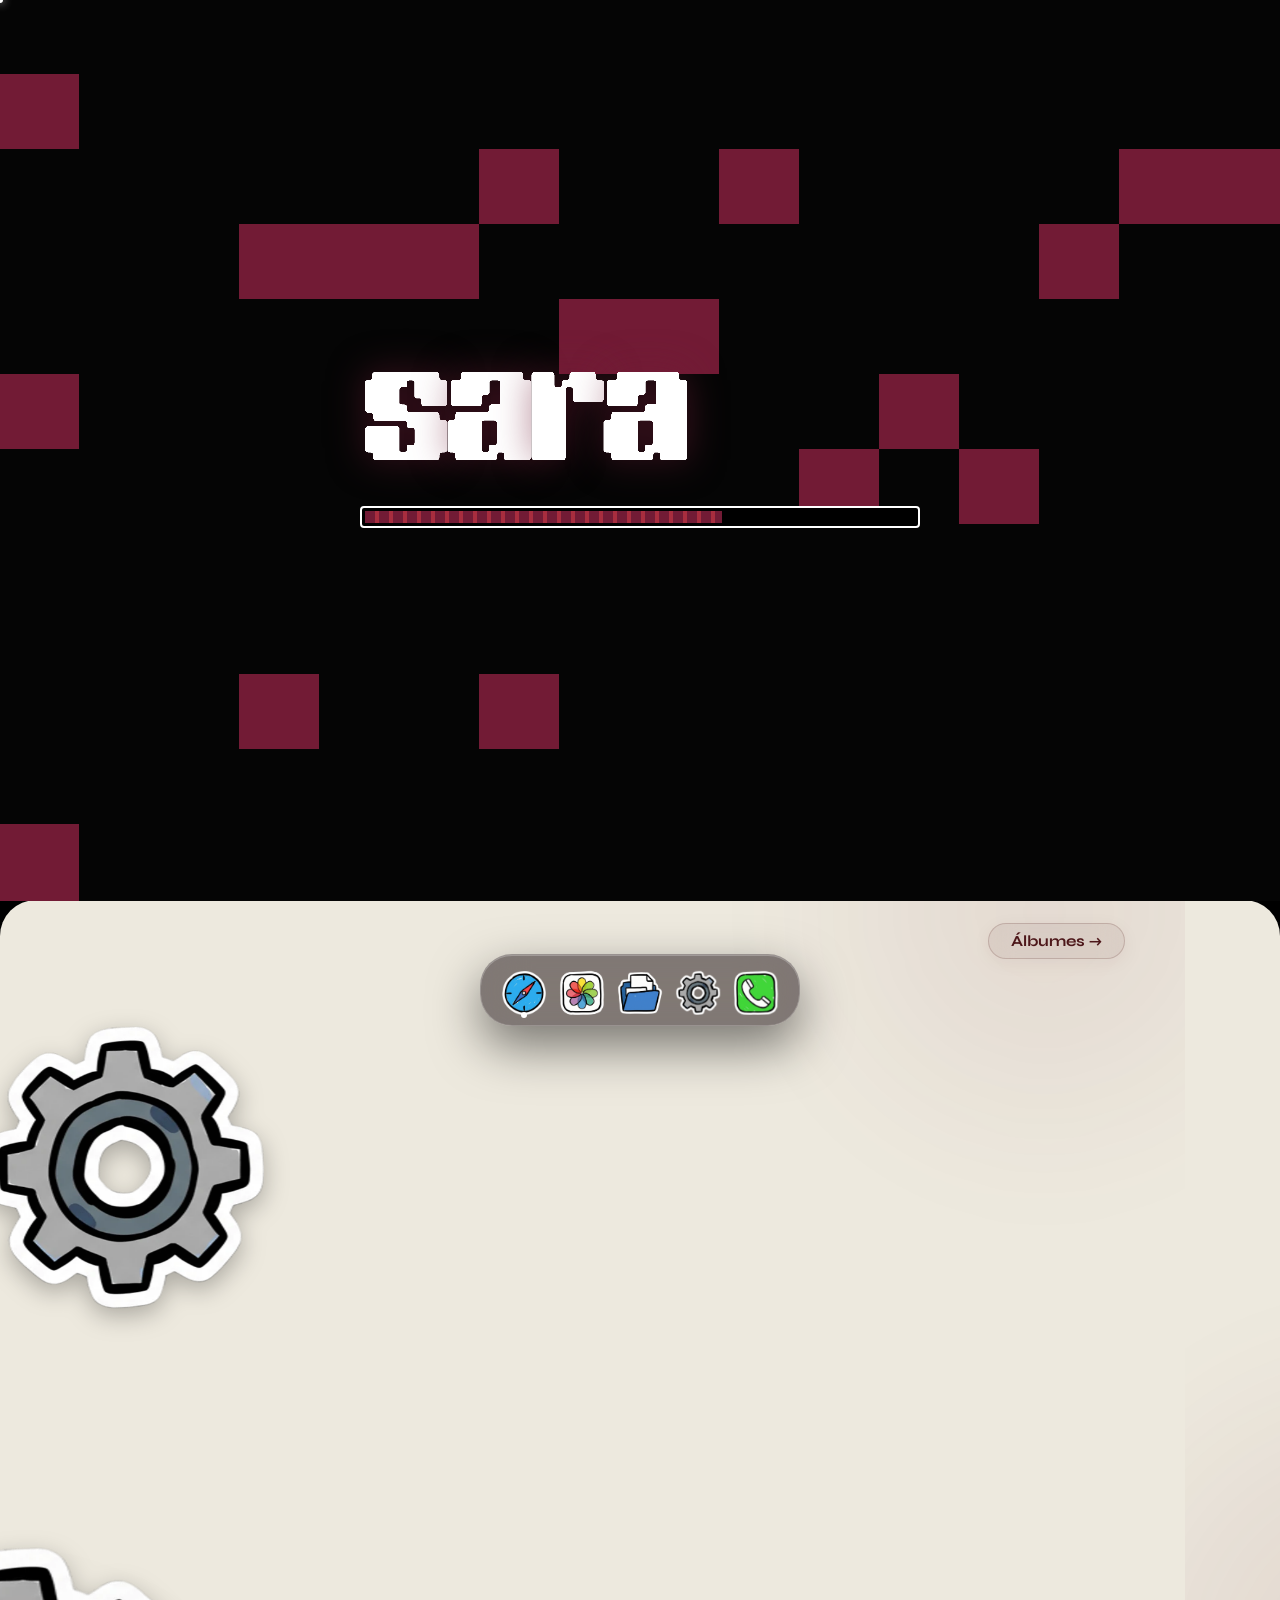
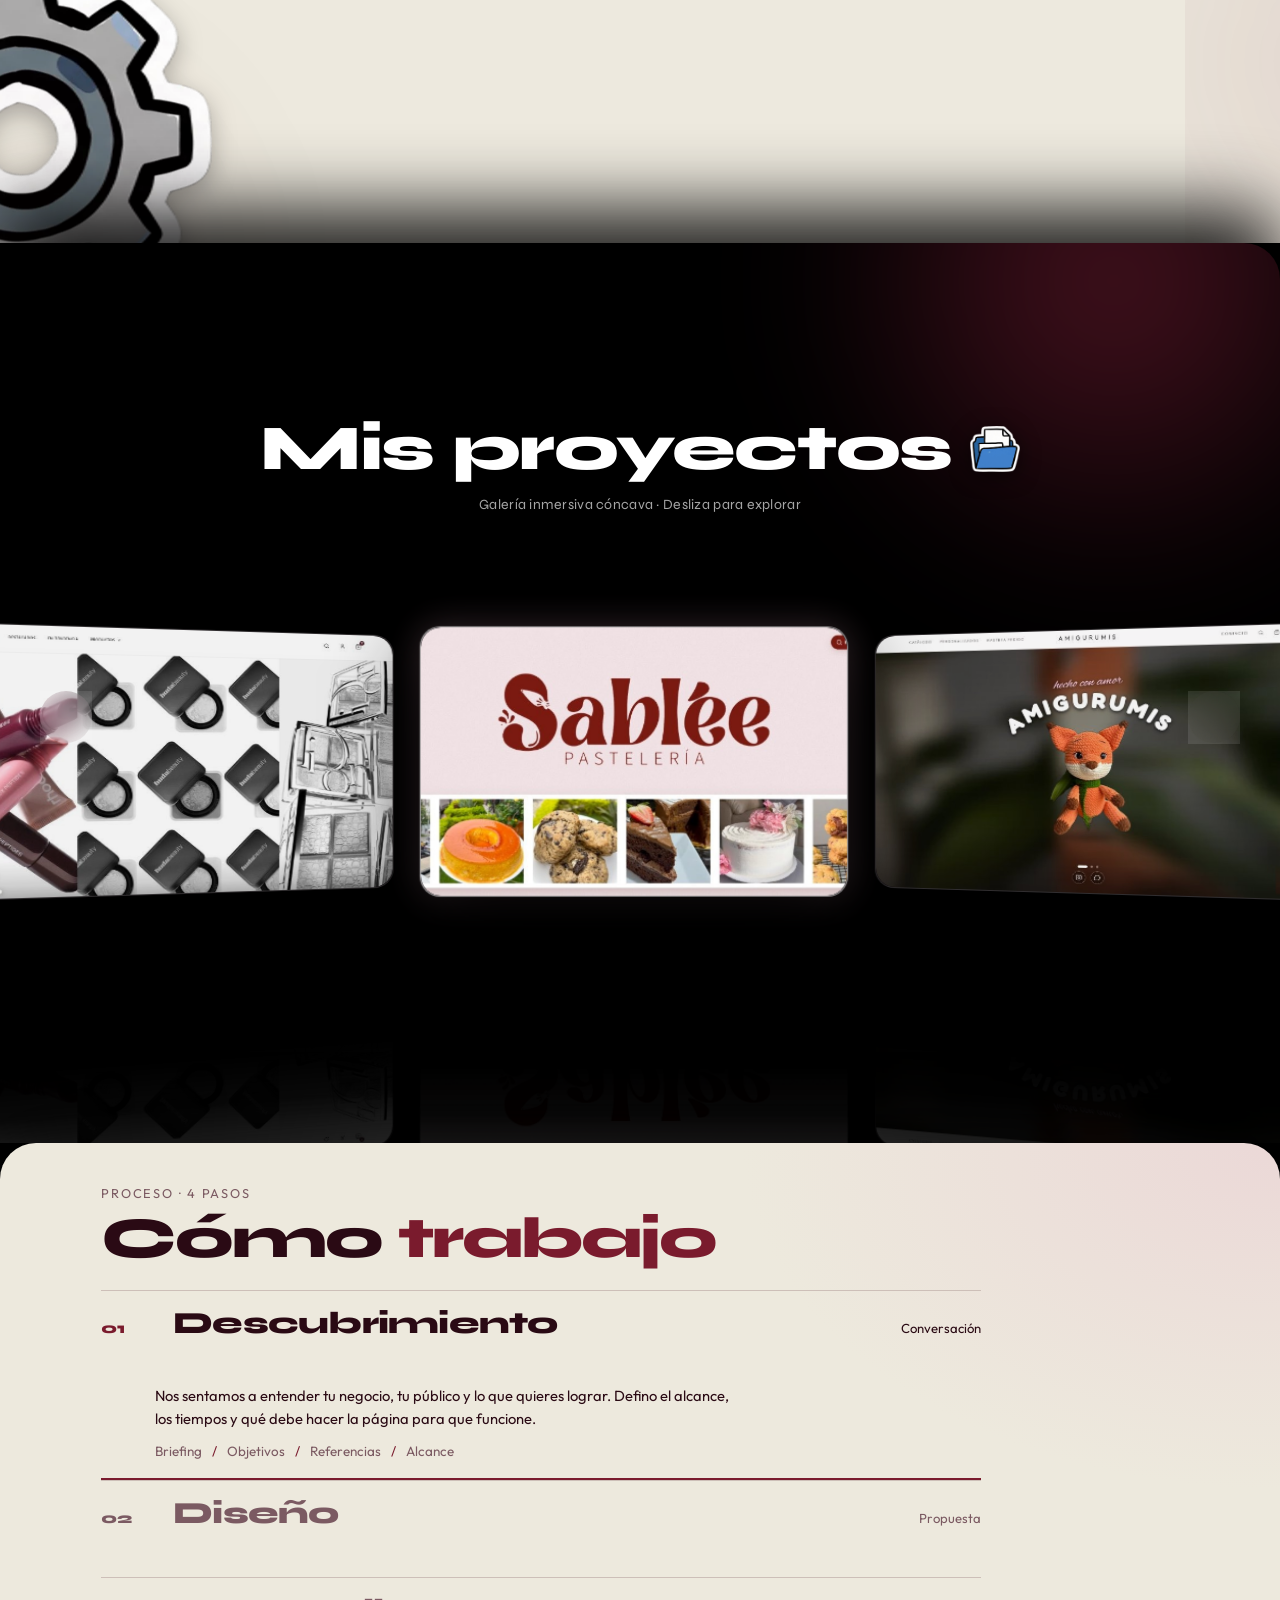
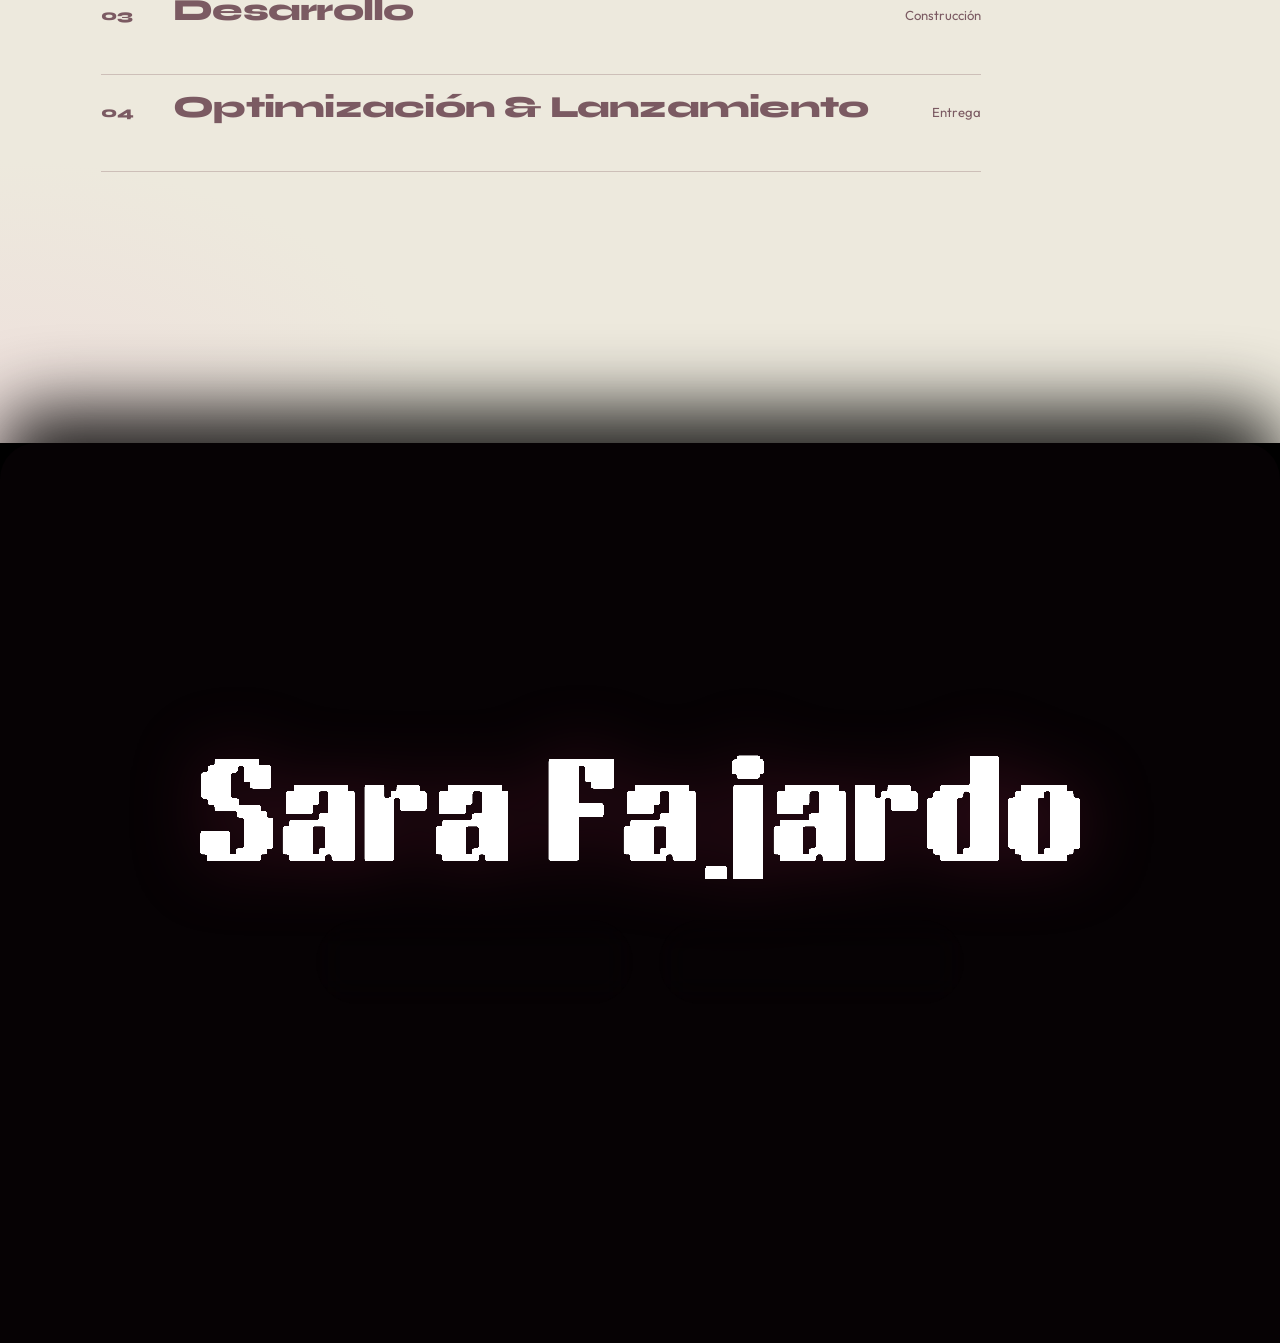
==== commit ee671b75: "feat: actualizar texto de sobre mi con nuevo perfil profesional" ====
--- a/index.html
+++ b/index.html
@@ -177,11 +177,9 @@
           </div>
           <div class="bubble" data-r="up">
             <p class="name" data-r="wipe" style="--d:.3s">Sara Fajardo</p>
-            <p data-r="up" style="--d:.45s">Soy estudiante de Ingeniería de software, me interesa el diseño de software
-              y el desarrollo de experiencias digitales.</p>
-            <p data-r="up" style="--d:.6s">Disfruto experimentar con ideas creativas y cuidar detalles en las
-              páginas/aplicaciones que he creado para que tengan identidad propia.</p>
-            <p data-r="up" style="--d:.75s"><b>Idiomas:</b> Español<br>Inglés (certificado)</p>
+            <p data-r="up" style="--d:.45s">Desarrolladora web y estudiante de Ingeniería de Software, con nivel de inglés B2 que me permite trabajar con nuevas tecnologías y crear herramientas y recursos a la medida.</p>
+            <p data-r="up" style="--d:.6s">Me especializo en páginas web, aplicaciones y prototipos MVP apoyados en IA, con integración de procesos de automatización y optimización.</p>
+            <p data-r="up" style="--d:.75s">Construyo proyectos digitales de principio a fin: desde sistemas de inicio de sesión y gestión de usuarios hasta bases de datos, administración de licencias e interfaces responsive. Busco que cada solución sea funcional, esté bien estructurada y ofrezca una experiencia visual que destaque.</p>
           </div>
           <div class="polaroid" data-r="up">
             <img class="ph" src="img/sobre-mi.jpg" alt="Sara Fajardo">
--- a/css/style.css
+++ b/css/style.css
@@ -2514,7 +2514,7 @@
     backdrop-filter: blur(16px) !important;
     -webkit-backdrop-filter: blur(16px) !important;
     border-radius: 34px !important;
-    padding: 22px 18px 24px !important;
+    padding: 22px 18px 60px !important;
     box-shadow: 0 16px 40px rgba(77, 23, 26, 0.08) !important;
     font-size: clamp(0.85rem, 3.8vw, 0.92rem) !important;
     line-height: 1.5 !important;
@@ -2550,7 +2550,7 @@
 
   #sobre-mi .bubble p:nth-of-type(4) {
     margin: 0 !important;
-    padding-left: 38px !important;
+    padding-left: 0 !important;
   }
 
   #sobre-mi .bubble b {
@@ -2576,8 +2576,8 @@
   #sobre-mi .me {
     display: block !important;
     position: absolute !important;
-    left: -10px !important;
-    bottom: -15px !important;
+    left: -16px !important;
+    bottom: -24px !important;
     width: 68px !important;
     z-index: 5 !important;
     filter: drop-shadow(0 8px 14px rgba(0, 0, 0, 0.22)) !important;
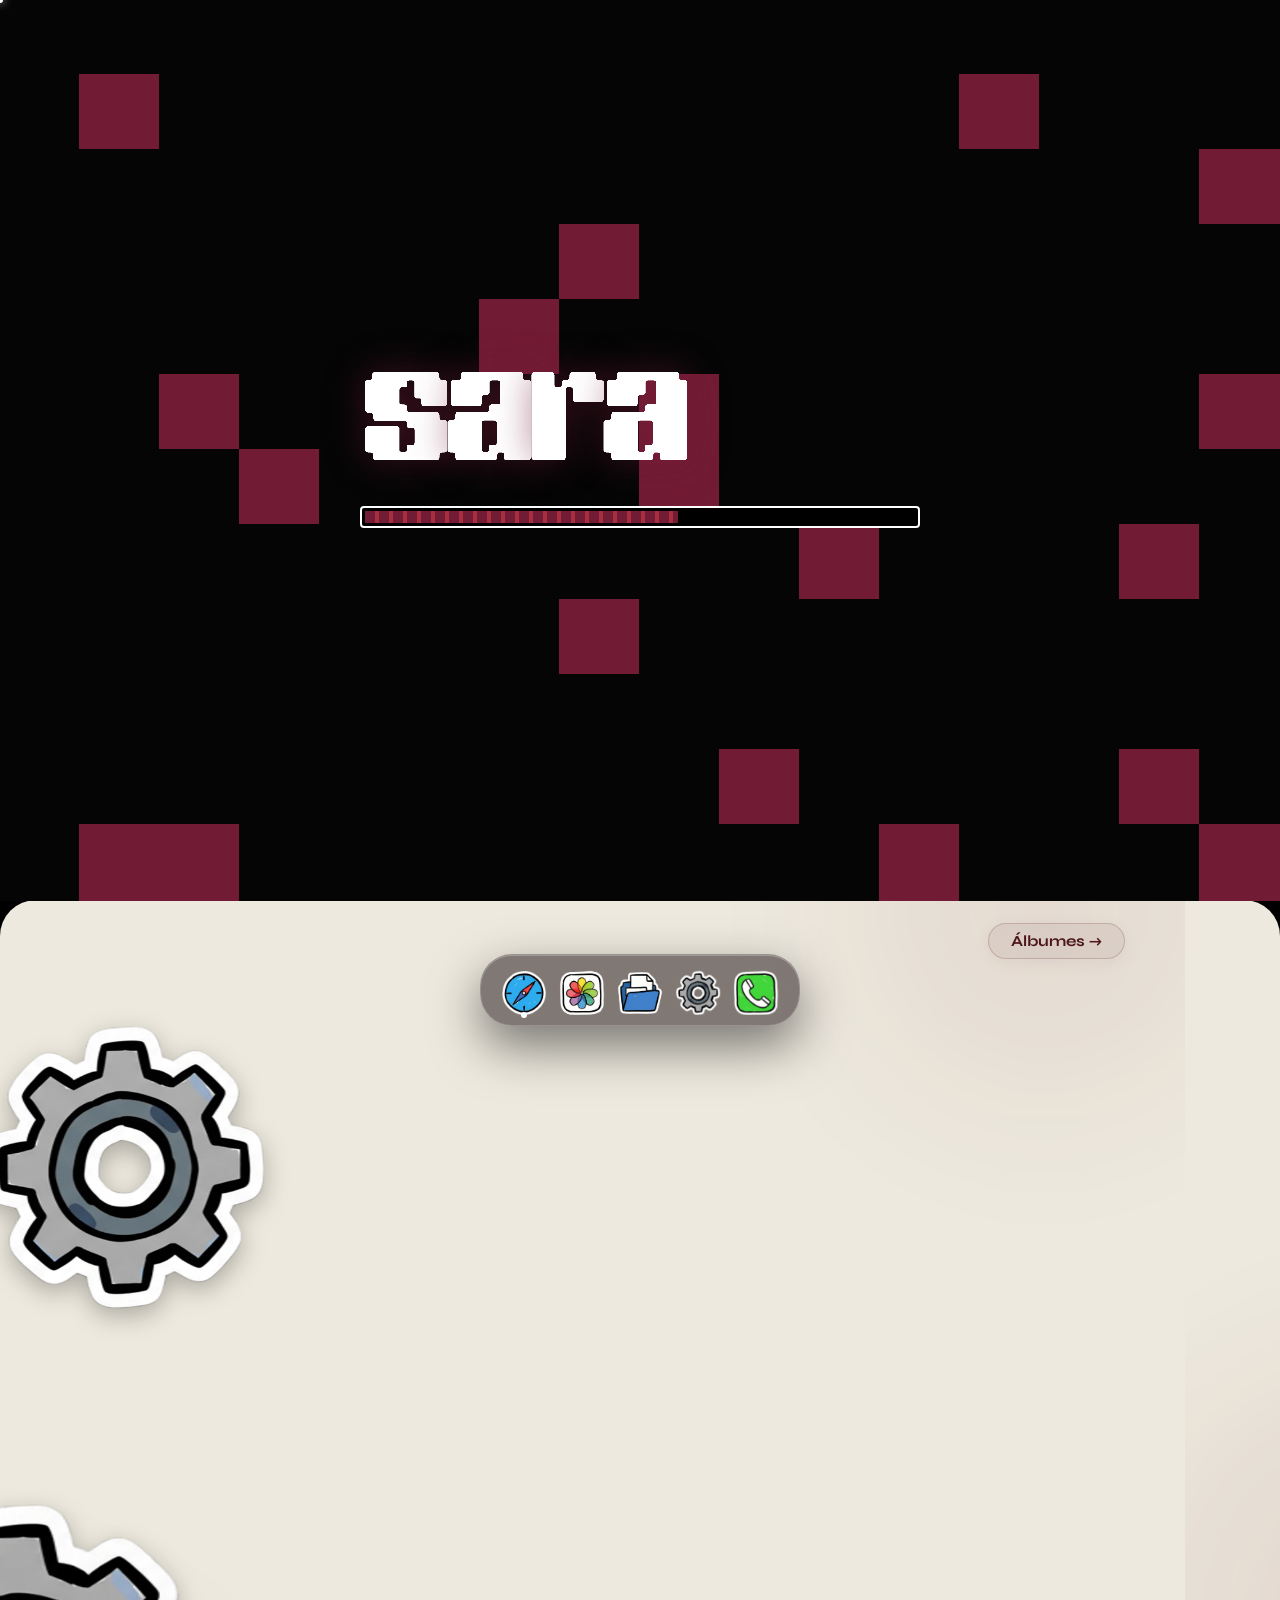
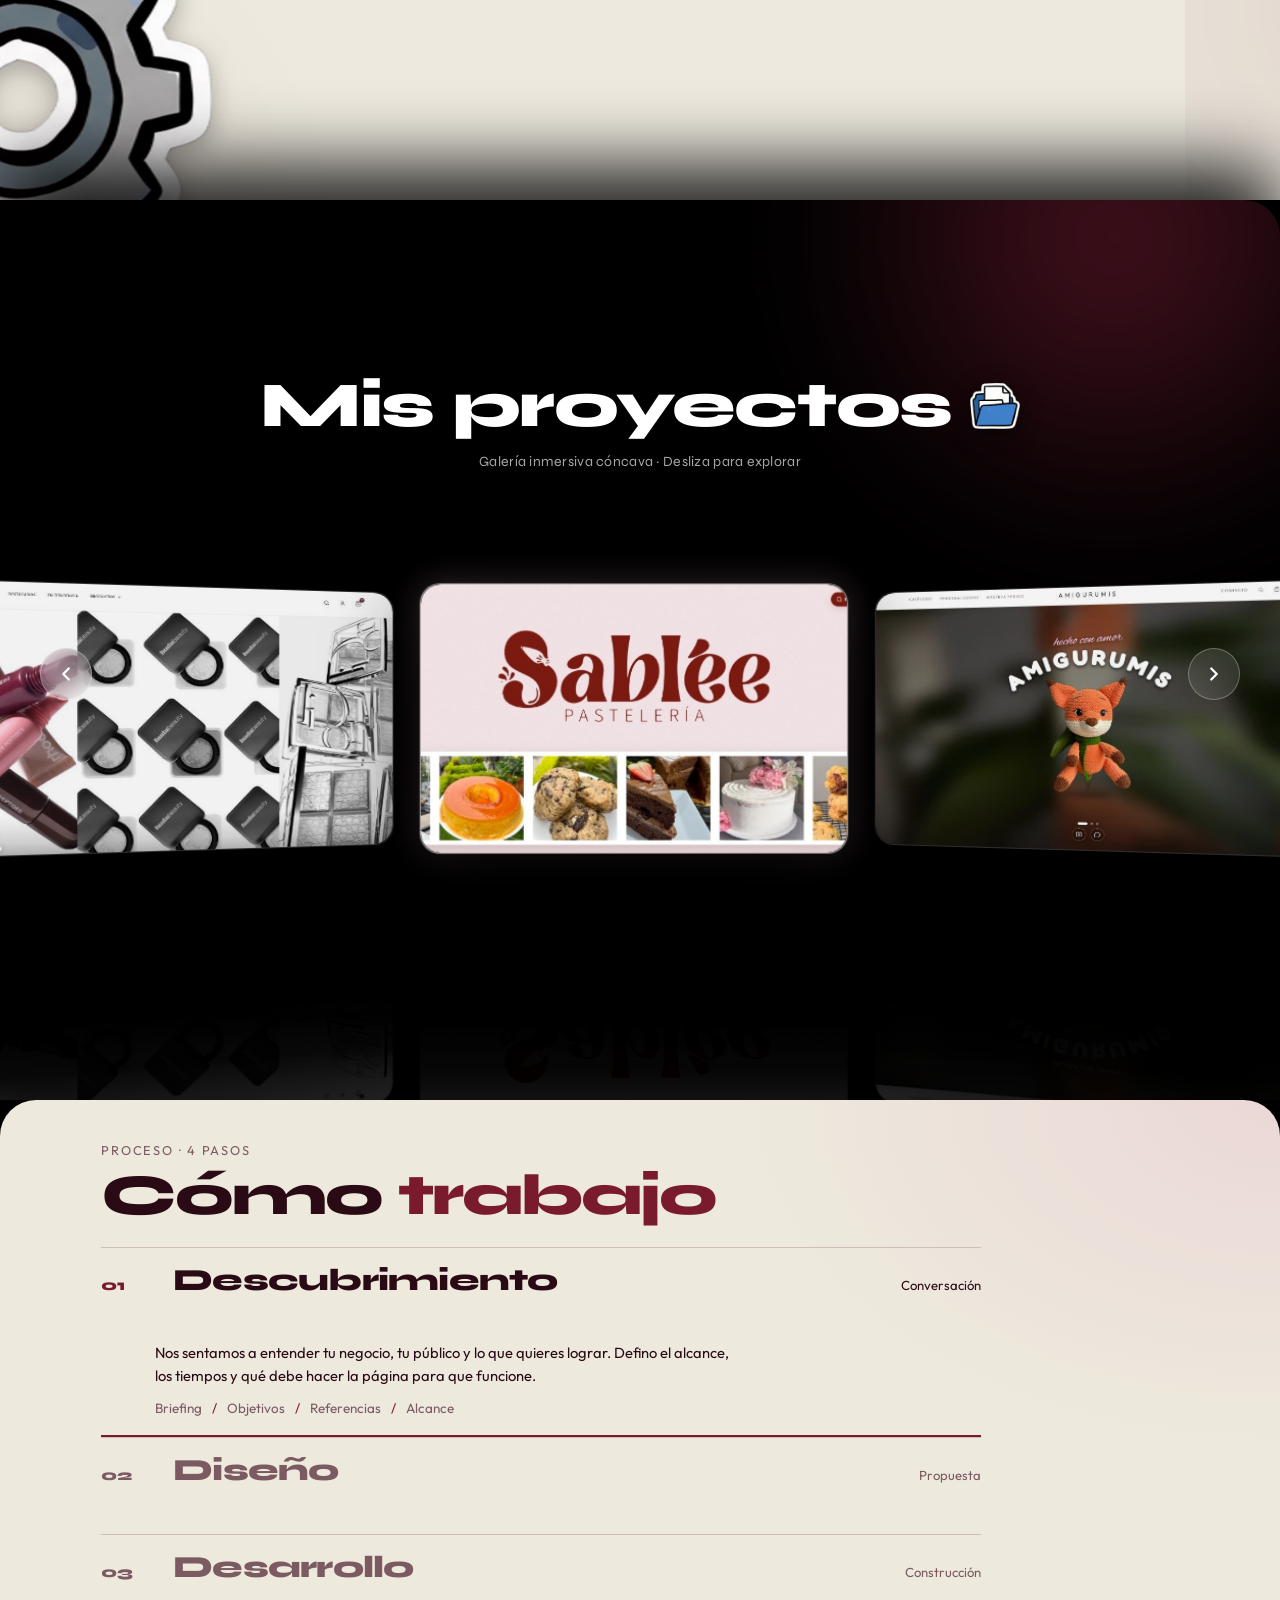
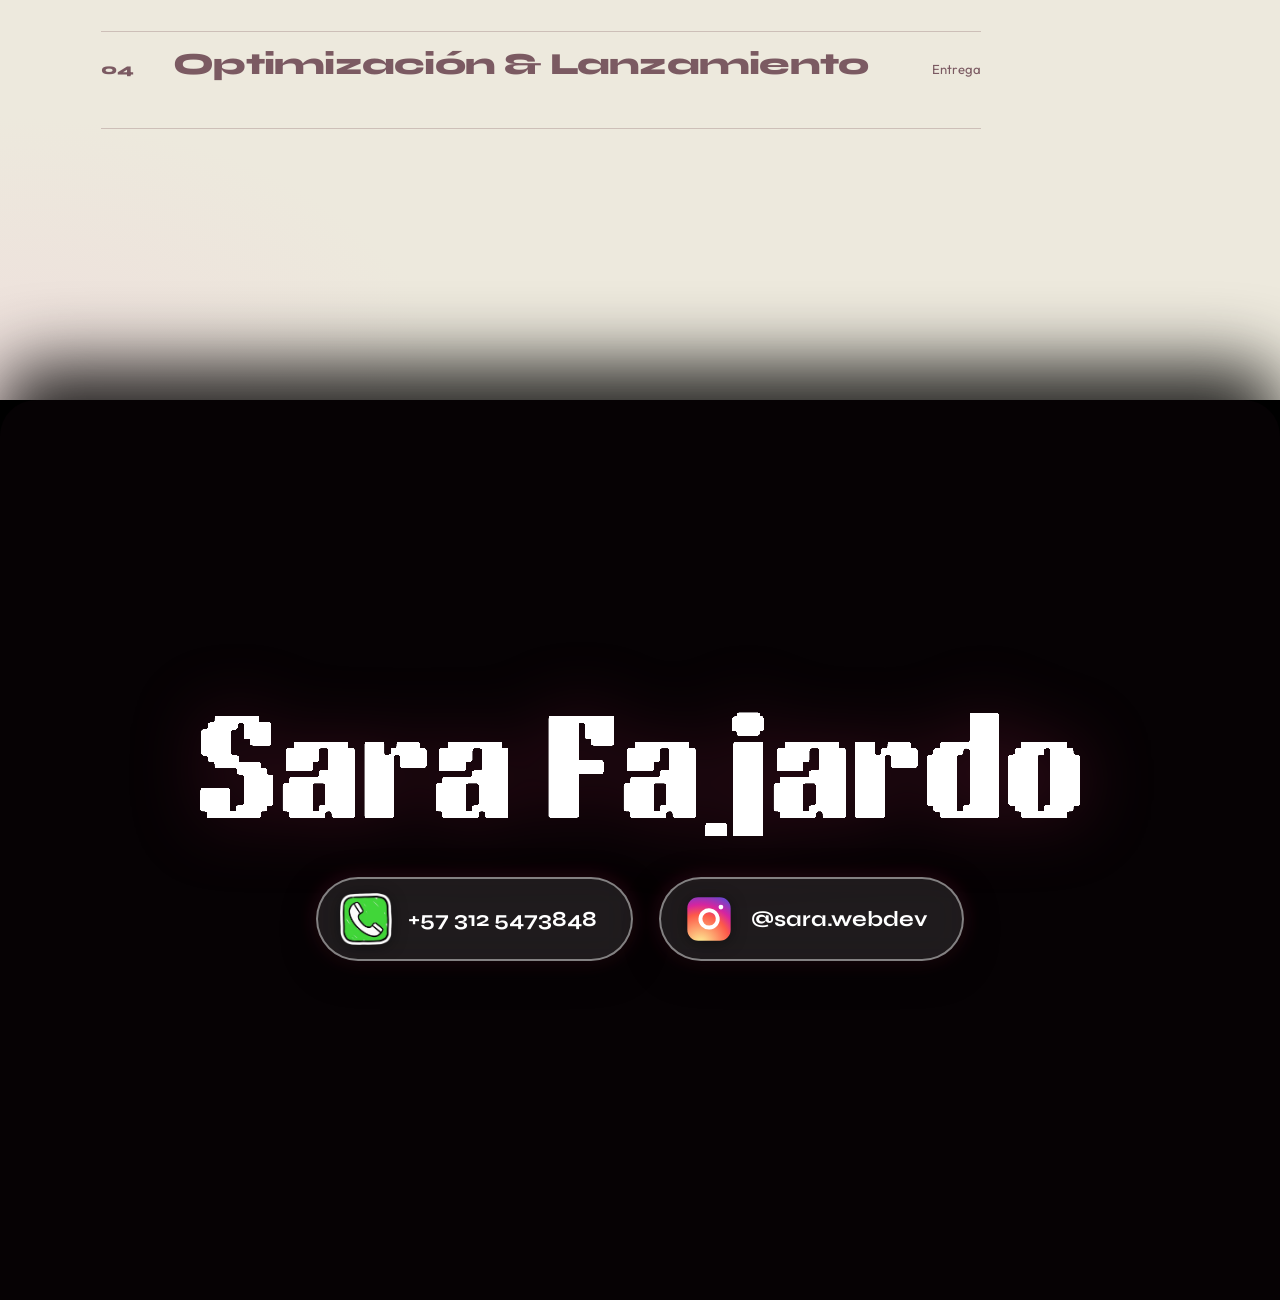
==== commit 9fd5c638: "fix(sobre-mi): remover sticker y ajustar cuadro al texto" ====
--- a/index.html
+++ b/index.html
@@ -185,7 +185,6 @@
             <img class="ph" src="img/sobre-mi.jpg" alt="Sara Fajardo">
             <img class="fr" data-s="frame" alt="">
           </div>
-          <img class="me" data-s="tongue" alt="" data-r="left">
         </div>
       </section>
 
--- a/css/style.css
+++ b/css/style.css
@@ -1341,25 +1341,29 @@
 }
 
 .bubble {
-  margin: 8vh 0 0 clamp(0px, 10vw, 160px);
+  margin: 6vh 0 0 0;
   background: rgba(255, 255, 255, 0.88);
   border: 1.5px solid rgba(77, 23, 26, 0.14);
   backdrop-filter: blur(16px);
   -webkit-backdrop-filter: blur(16px);
-  border-radius: clamp(40px, 6vw, 90px);
-  padding: clamp(34px, 6vw, 86px) clamp(24px, 4vw, 64px);
+  border-radius: clamp(28px, 3.5vw, 44px);
+  padding: clamp(28px, 3.5vh, 42px) clamp(24px, 3vw, 44px) clamp(22px, 2.5vh, 30px);
   box-shadow: 0 18px 45px rgba(77, 23, 26, 0.08);
   position: relative;
   z-index: 2;
   font-size: clamp(1rem, 1.7vw, 1.35rem);
   line-height: 1.45;
-  max-width: 600px;
+  max-width: 580px;
   color: #1a0c10;
 }
 
 .bubble p {
-  margin: 0 0 1.2em;
+  margin: 0 0 1.1em;
   color: rgba(77, 23, 26, 0.85);
+}
+
+.bubble p:last-child {
+  margin-bottom: 0;
 }
 
 .bubble b {
@@ -1375,13 +1379,7 @@
 }
 
 .me {
-  position: absolute;
-  left: -4vw;
-  bottom: -6vh;
-  width: clamp(150px, 26vw, 380px);
-  z-index: 1;
-  pointer-events: none;
-  filter: drop-shadow(0 12px 18px rgba(0, 0, 0, .3));
+  display: none !important;
 }
 
 .polaroid {
@@ -2514,7 +2512,7 @@
     backdrop-filter: blur(16px) !important;
     -webkit-backdrop-filter: blur(16px) !important;
     border-radius: 34px !important;
-    padding: 22px 18px 60px !important;
+    padding: 22px 18px 24px !important;
     box-shadow: 0 16px 40px rgba(77, 23, 26, 0.08) !important;
     font-size: clamp(0.85rem, 3.8vw, 0.92rem) !important;
     line-height: 1.5 !important;
@@ -2574,15 +2572,7 @@
   }
 
   #sobre-mi .me {
-    display: block !important;
-    position: absolute !important;
-    left: -16px !important;
-    bottom: -24px !important;
-    width: 68px !important;
-    z-index: 5 !important;
-    filter: drop-shadow(0 8px 14px rgba(0, 0, 0, 0.22)) !important;
-    rotate: -6deg !important;
-    pointer-events: none !important;
+    display: none !important;
   }
 
   /* 3. SECCIÓN ÁLBUMES (CENTRO) EN MÓVIL */
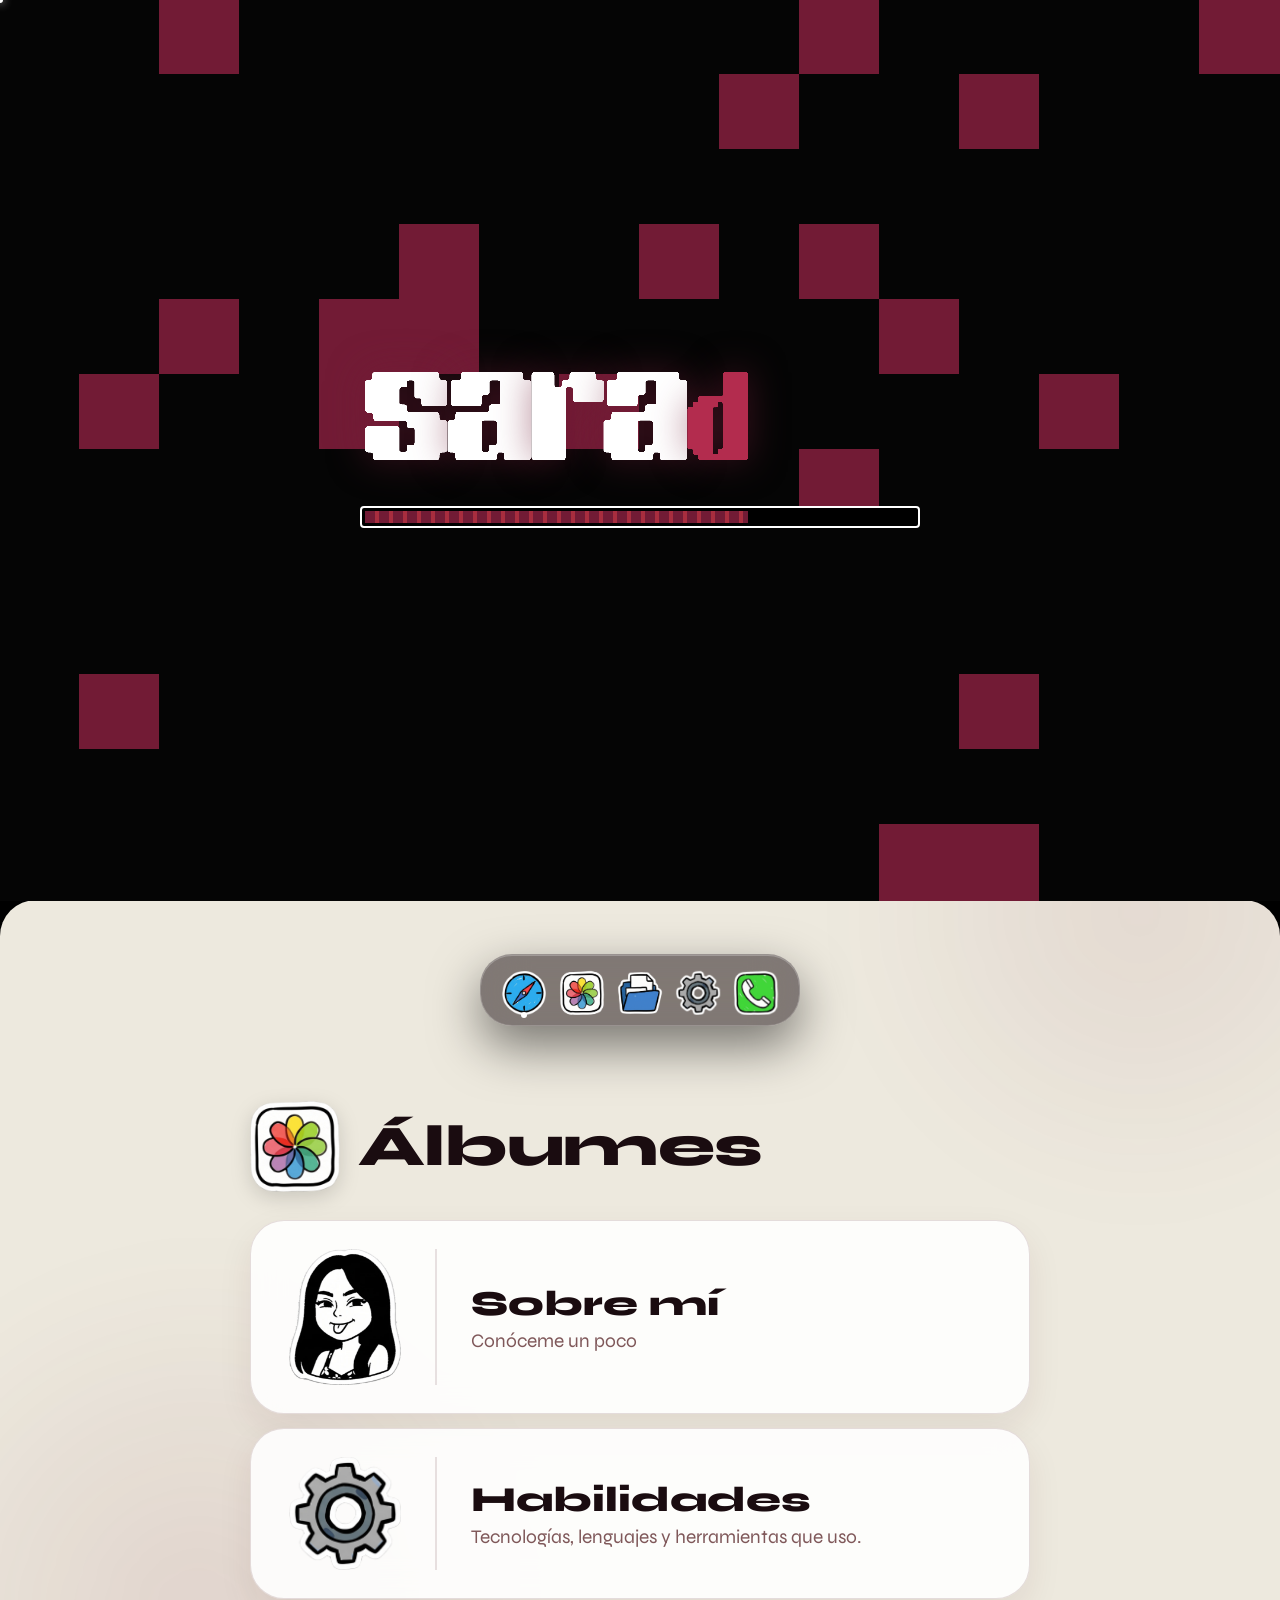
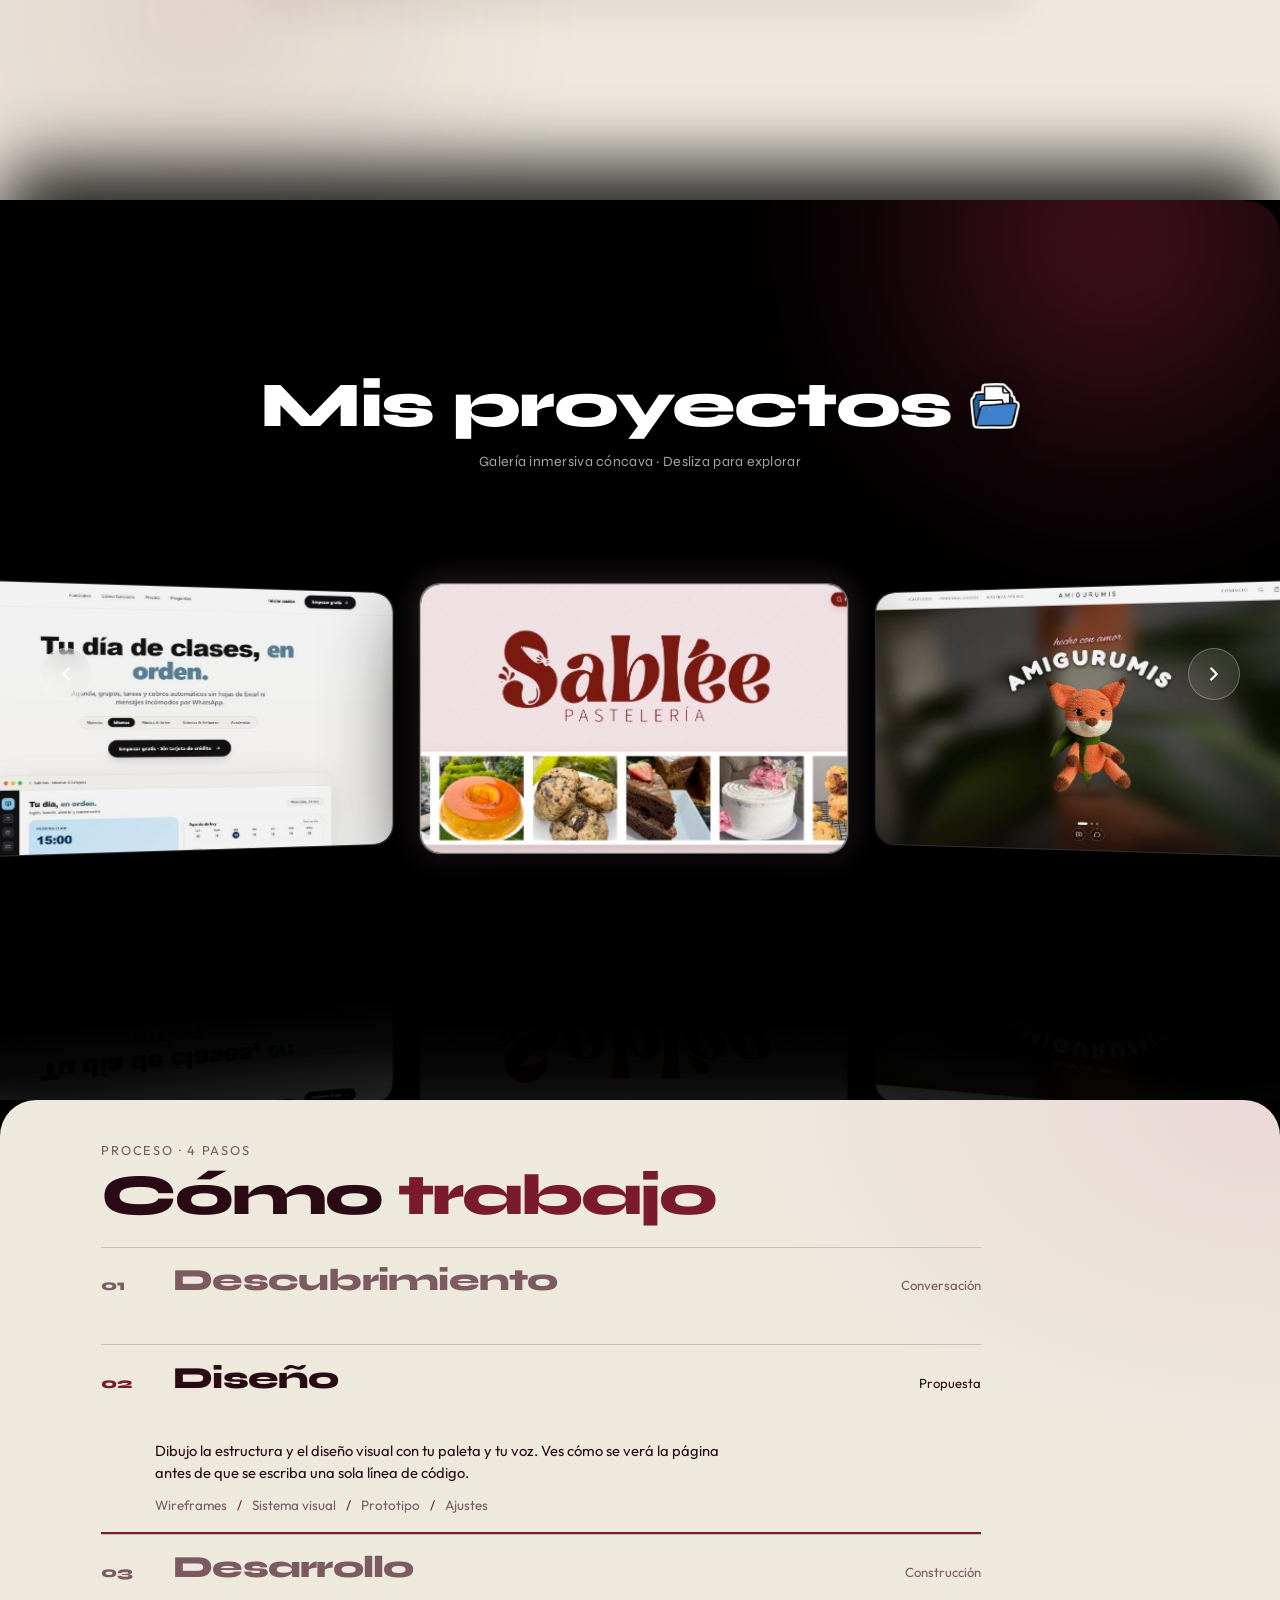
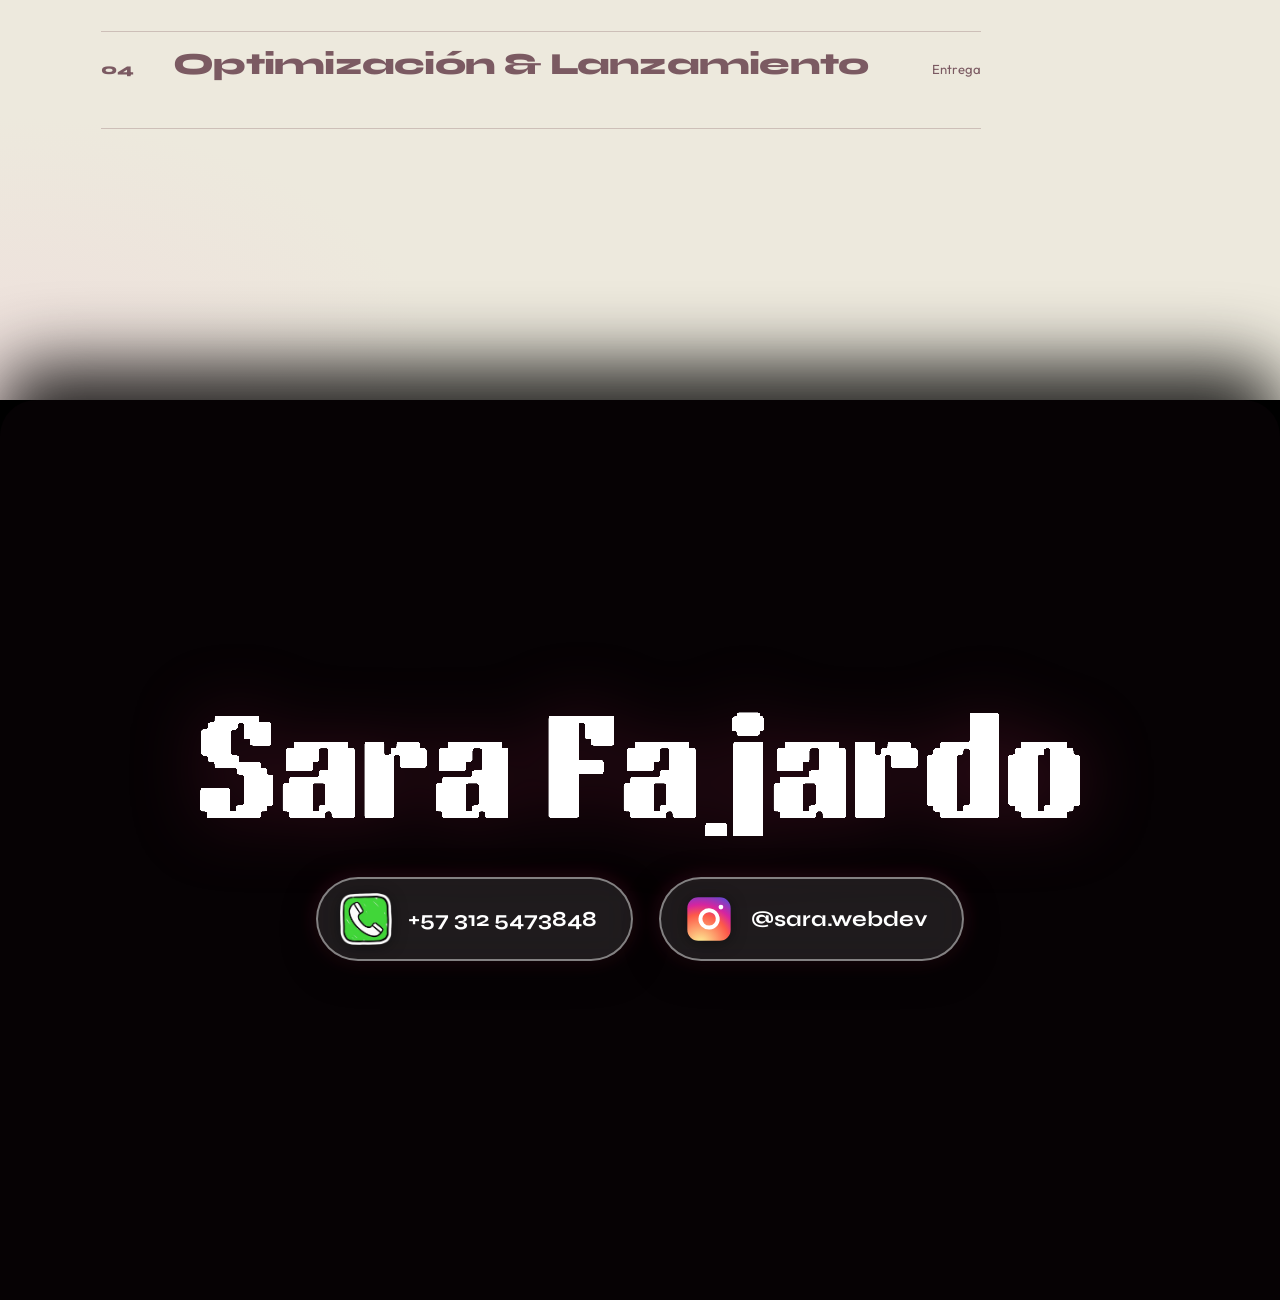
==== commit 03481558: "feat(proyectos): agregar proyecto Saki Soluciones a la galeria concava" ====
--- a/index.html
+++ b/index.html
@@ -203,7 +203,7 @@
       <!-- Viewport del Concave Carousel -->
       <div class="concave-viewport" id="concaveViewport" tabindex="0" role="region" aria-label="Galería cóncava de proyectos">
         <div class="concave-track" id="concaveTrack">
-          <!-- 6 paneles cóncavos en arco 3D continuo con reflejos en el suelo -->
+          <!-- 8 paneles cóncavos en arco 3D continuo con reflejos en el suelo -->
           <article class="concave-card" data-slot="0" data-proj="0" tabindex="0" role="button" aria-label="Proyecto 1: Sablée Pastelería">
             <div class="concave-card-frame">
               <img src="img/proyecto-sablee.jpg" alt="Sablée Pastelería" draggable="false" loading="eager">
@@ -222,21 +222,33 @@
             </div>
           </article>
 
-          <article class="concave-card" data-slot="3" data-proj="0" tabindex="0" role="button" aria-label="Proyecto 1: Sablée Pastelería">
+          <article class="concave-card" data-slot="3" data-proj="3" tabindex="0" role="button" aria-label="Proyecto 4: Saki Soluciones">
+            <div class="concave-card-frame">
+              <img src="img/proyecto-saki.jpg" alt="Saki Soluciones" draggable="false" loading="eager">
+            </div>
+          </article>
+
+          <article class="concave-card" data-slot="4" data-proj="0" tabindex="0" role="button" aria-label="Proyecto 1: Sablée Pastelería">
             <div class="concave-card-frame">
               <img src="img/proyecto-sablee.jpg" alt="Sablée Pastelería" draggable="false" loading="eager">
             </div>
           </article>
 
-          <article class="concave-card" data-slot="4" data-proj="1" tabindex="0" role="button" aria-label="Proyecto 2: Amigurumis Catálogo">
+          <article class="concave-card" data-slot="5" data-proj="1" tabindex="0" role="button" aria-label="Proyecto 2: Amigurumis Catálogo">
             <div class="concave-card-frame">
               <img src="img/proyecto-amigurumis.jpg" alt="Amigurumis Catálogo" draggable="false" loading="eager">
             </div>
           </article>
 
-          <article class="concave-card" data-slot="5" data-proj="2" tabindex="0" role="button" aria-label="Proyecto 3: Avélle Beauty Store">
+          <article class="concave-card" data-slot="6" data-proj="2" tabindex="0" role="button" aria-label="Proyecto 3: Avélle Beauty Store">
             <div class="concave-card-frame">
               <img src="img/proyecto-avelle.jpg" alt="Avélle Beauty Store" draggable="false" loading="eager">
+            </div>
+          </article>
+
+          <article class="concave-card" data-slot="7" data-proj="3" tabindex="0" role="button" aria-label="Proyecto 4: Saki Soluciones">
+            <div class="concave-card-frame">
+              <img src="img/proyecto-saki.jpg" alt="Saki Soluciones" draggable="false" loading="eager">
             </div>
           </article>
         </div>
